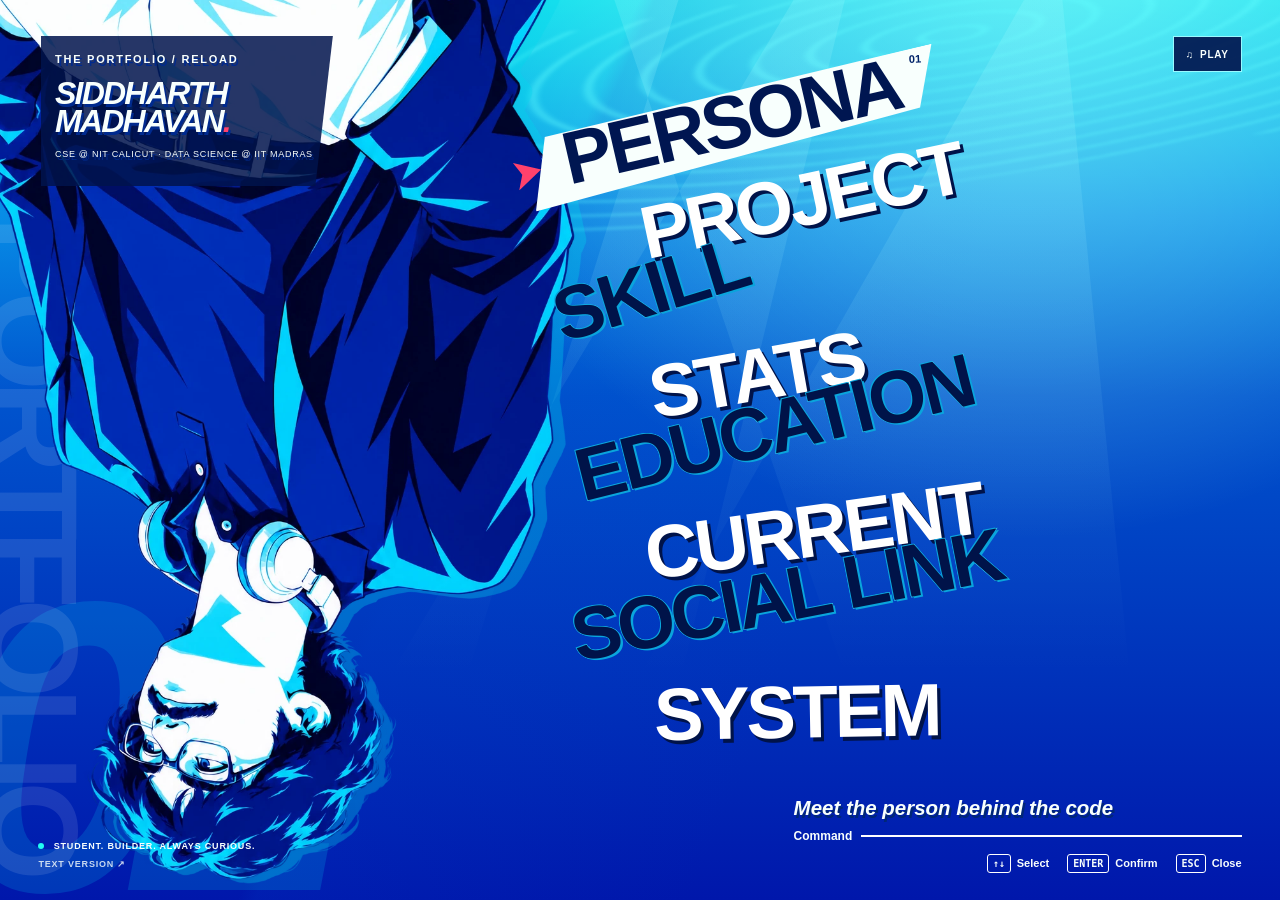
==== index.html @ 3ccb2626 "Rename Project menu and add supplied background music with persistent mute" ====
<!doctype html>
<html lang="en"><head><meta charset="utf-8"><meta name="viewport" content="width=device-width,initial-scale=1"><meta name="theme-color" content="#0038c9"><meta name="description" content="Siddharth Madhavan — Founding Engineer at Cultz. Computer Science at NIT Calicut, Data Science at IIT Madras. Software, AI, projects, and leadership."><title>Siddharth Madhavan — Portfolio Reload</title><link rel="icon" href="assets/favicon.svg" type="image/svg+xml"><link rel="stylesheet" href="style.css?v=20261017-3"><script src="app.js?v=20261017-3" defer></script><script src="music.js?v=20261017-3" defer></script></head>
<body><a class="skip-link" href="classic.html">Skip to text-first portfolio</a>
<audio id="background-music" src="assets/color-your-night.mp3" loop preload="none"></audio><p id="music-status" class="sr-only" aria-live="polite"></p><main class="stage"><button class="music-toggle" type="button" aria-label="Play background music" aria-pressed="false" title="Play Color Your Night"><span aria-hidden="true">♫</span> <span data-music-label>PLAY</span></button><div class="water" aria-hidden="true"></div><div class="ripples" aria-hidden="true"></div><div class="rays" aria-hidden="true"></div><div class="bubbles" aria-hidden="true"><i></i><i></i><i></i><i></i><i></i></div>
<div class="side-number" aria-hidden="true">01</div><div class="portrait-wrap"><img class="portrait" src="assets/siddharth-portrait.webp" alt="Stylized blue and cyan illustration of Siddharth, floating upside down" width="1024" height="1536" fetchpriority="high"></div>
<header class="identity"><a href="#persona"><span class="eyebrow">THE PORTFOLIO / RELOAD</span><h1>SIDDHARTH<br>MADHAVAN<span class="identity-dot">.</span></h1></a><p>CSE @ NIT CALICUT · DATA SCIENCE @ IIT MADRAS</p></header>
<div class="vertical-word" aria-hidden="true">PORTFOLIO</div><nav class="menu" aria-label="Portfolio sections"><a class="menu-item" href="#persona" data-description="Meet the person behind the code" style="--angle:-13deg;--shift:0vw"><span class="menu-label">PERSONA</span><span class="menu-index">01</span></a>
<a class="menu-item" href="#projects" data-description="Explore my projects" style="--angle:-9deg;--shift:5vw"><span class="menu-label">PROJECT</span><span class="menu-index">02</span></a>
<a class="menu-item" href="#coursework" data-description="Explore skills &amp; coursework" style="--angle:-14deg;--shift:-2vw"><span class="menu-label">SKILL</span><span class="menu-index">03</span></a>
<a class="menu-item" href="#achievements" data-description="View achievements" style="--angle:-7deg;--shift:5vw"><span class="menu-label">STATS</span><span class="menu-index">04</span></a>
<a class="menu-item" href="#education" data-description="View my education" style="--angle:-11deg;--shift:-1vw"><span class="menu-label">EDUCATION</span><span class="menu-index">05</span></a>
<a class="menu-item" href="#current" data-description="Explore engineering &amp; leadership" style="--angle:-5deg;--shift:4vw"><span class="menu-label">CURRENT</span><span class="menu-index">06</span></a>
<a class="menu-item" href="#contact" data-description="Get in touch" style="--angle:-8deg;--shift:-2vw"><span class="menu-label">SOCIAL LINK</span><span class="menu-index">07</span></a>
<a class="menu-item" href="#system" data-description="Settings & credits" style="--angle:2deg;--shift:4vw"><span class="menu-label">SYSTEM</span><span class="menu-index">08</span></a></nav>
<div class="identity-footer"><span class="status-dot"></span> STUDENT. BUILDER. ALWAYS CURIOUS.<a href="classic.html">TEXT VERSION ↗</a></div>
<footer class="commands"><p id="selection-description" aria-live="polite">Meet the person behind the code</p><div class="command-rule"><span>Command</span></div><div class="keys"><span><kbd>↑↓</kbd> Select</span><span><kbd>ENTER</kbd> Confirm</span><span><kbd>ESC</kbd> Close</span></div></footer>
</main><dialog id="detail-dialog" aria-label="Portfolio details"><div class="detail-top"><span>PORTFOLIO / <span id="detail-name">PERSONA</span></span><div class="detail-actions"><button class="music-toggle" type="button" aria-label="Play background music" aria-pressed="false" title="Play Color Your Night"><span aria-hidden="true">♫</span> <span data-music-label>PLAY</span></button><button id="close-panel" aria-label="Close details">ESC <span>×</span></button></div></div><div class="detail-scroll"><section id="persona" class="section"><h2>Persona</h2><p class="eyebrow">Siddharth Madhavan / Engineer &amp; student</p><h3>Building across software, AI, and communities.</h3><p>Founding Engineer at <strong>Cultz</strong>, building a production college event registration platform across iOS, web, and backend services.</p><p>Studying Computer Science and Engineering at <strong>NIT Calicut</strong> and Data Science and Applications at <strong>IIT Madras (Online)</strong>.</p><p>My work spans distributed computing, AI fairness, and full-stack platforms. I also lead AI-focused student initiatives as the OpenAI Student Collective Campus Lead at NIT Calicut.</p><div class="profile-tags"><span>Software engineering</span><span>Artificial intelligence</span><span>Distributed systems</span><span>Community leadership</span></div><p>Explore my projects, engineering work, and leadership experience.</p></section><section class="section" id="current"><h2>Experience &amp; Leadership</h2><article class="project-item"><div class="project-title"><b>Founding Engineer · Cultz</b><span class="project-status">July 2026 – Present</span></div><p class="gray">Kozhikode, Kerala</p><p>Develop and maintain a production event registration platform used by colleges, building features across Swift (iOS), React, and a Python backend.</p><p>Implement new functionality and resolve production issues across mobile clients and backend services, working with a cross-platform engineering team to design, test, and deploy updates.</p></article><article class="project-item"><div class="project-title"><b>Campus Lead · OpenAI Student Collective</b><span class="project-status">September 2026 – Present</span></div><p>Selected as 1 of 100 Campus Leads across India for the inaugural cohort. Serve as Campus Lead at NIT Calicut, organizing AI-focused workshops, community sessions, and student initiatives.</p></article><article class="project-item"><div class="project-title"><b>Ethics and Elections Secretary</b><span class="project-status">June 2026 – Present</span></div><p class="gray">Student Executive Council · IIT Madras BS</p><p>Managed the end-to-end House Council election process, coordinating nominations, vetting, campaigning, voting, and result declaration through the institute’s election portal.</p><p>Oversaw election administration supporting <strong>147 nominations</strong>, <strong>67 accepted candidates</strong>, and <strong>3,242 votes</strong>, while resolving candidate queries and communicating procedures and timelines.</p></article></section>
<section class="section" id="projects"><h2>Projects</h2><div class="project-list">
<article class="project-item"><div class="project-title"><b>Unveil</b><span class="project-status">AI Bias Auditing Platform</span></div><p>Architected and built an end-to-end platform for evaluating the fairness, transparency, and compliance of machine learning models.</p><p class="gray">Implemented sensitive attribute detection, disparate impact measurement, proxy feature identification, and fairness metric computation.</p><p class="gray">Google AI Solution Challenge</p></article>
<article class="project-item"><div class="project-title"><b>VendorHub</b><span class="project-status">Top 23 of ~400 teams</span></div><p>Contributed to a full-stack hyperlocal e-commerce platform supporting vendor onboarding, order management, AI-powered search, Razorpay payments, refunds, and inventory management.</p><p class="gray">Collaborated in a four-member team on separate buyer, vendor, and admin portals.</p><p class="gray">DevFusion 2.0 · IIT Bombay</p></article>
<article class="project-item"><div class="project-title"><a href="https://github.com/Jay-Jay-Tee/the-grid-x"><b>Grid-X</b></a><span class="project-status">4th Place</span></div><p>Built the desktop GUI and implemented WebSocket/REST connectivity for a Docker-based distributed computing platform supporting remote code execution across worker nodes.</p><p class="gray">CODEinit 2026 · NIT Calicut</p><div class="project-links"><a href="https://github.com/Jay-Jay-Tee/the-grid-x">Repository ↗</a></div></article>
<article class="project-item"><div class="project-title"><a href="https://github.com/Jay-Jay-Tee/inbox-zero"><b>InboxZero AI</b></a><span class="project-status">Chrome Extension</span></div><p class="gray">Chrome extension for intelligent email management and inbox organization, focused on automated categorization and workflow assistance for high-volume inboxes.</p><p class="gray">AZ Chrome Extension Hackathon</p><div class="project-links"><a href="https://github.com/Jay-Jay-Tee/inbox-zero">Repository ↗</a></div></article>
<article class="project-item"><div class="project-title"><a href="https://github.com/Jay-Jay-Tee/genescope"><b>GeneScope</b></a><span class="project-status">Biological Data Analysis</span></div><p class="gray">Computational tool for exploring biological data and extracting insights from gene-related datasets, built to examine the overlap between biology and data analysis.</p><p class="gray">ChangeMaker Hackathon</p><div class="project-links"><a href="https://github.com/Jay-Jay-Tee/genescope">Repository ↗</a></div></article>
<article class="project-item"><div class="project-title"><a href="https://github.com/Jay-Jay-Tee/meditrack-ai"><b>MediTrack AI</b></a><span class="project-status">Shortlisted</span></div><p class="gray">AI-assisted healthcare tracking concept focused on organizing and monitoring patient data, developed during Convolve 4.0 and shortlisted for the second round.</p><div class="project-links"><a href="https://github.com/Jay-Jay-Tee/meditrack-ai">Repository ↗</a></div></article>
</div></section>
<section class="section" id="achievements"><h2>Achievements</h2><div class="achievement-grid"><div class="achievement"><strong>1st Place</strong><span class="gray">nitc CTF</span></div><div class="achievement"><strong>2nd Place</strong><span class="gray">NullPointer CTF</span></div><div class="achievement"><strong>4th Place</strong><span class="gray">Grid-X · CODEinit 2026 · NIT Calicut</span></div><div class="achievement"><strong>Top 23</strong><span class="gray">VendorHub · ~400 teams · DevFusion 2.0 · IIT Bombay</span></div></div></section>
<section class="section" id="education"><h2>Education</h2><div class="split"><div class="panel"><h3>B.Tech Computer Science and Engineering</h3><p>National Institute of Technology Calicut</p><p class="gray">Started August 2025 · Expected August 2029</p></div><div class="panel"><h3>B.S. Data Science and Applications</h3><p>Indian Institute of Technology Madras (Online)</p><p class="gray">Started May 2025 · Expected December 2029</p></div></div></section>
<section class="section" id="coursework">
<h2>Skills &amp; Coursework</h2><p class="eyebrow">Languages, tools, and foundations</p><div class="profile-tags"><span>Python</span><span>C</span><span>SQL</span><span>JavaScript</span><span>Git</span><span>MySQL</span><span>Qdrant</span></div><h3>Engineering experience</h3><p>Swift (iOS), React, Python backends, Docker, WebSocket, and REST connectivity.</p><h3>Coursework</h3>

<div class="split">
<div>
<h3>NIT Calicut</h3>
<p class="gray">
Official Curriculum:
<a href="https://nitc.ac.in/imgserver/uploads/attachments/Ed__5564815e-2c2b-46ae-87c2-67101431d466_.pdf">NIT Calicut Course Structure</a>
</p>

<div class="course-group">
<h4>Completed</h4>
<ul class="course-list">
<li>Mathematics I (MA1002E) — Multivariable Calculus, Vector Fields</li>
<li>Introduction to Computing Science (CS1002E) — Algorithms, Flowcharts, Basic Logic Gates</li>
<li>Discrete Structures I (CS1003E) — Sets and Relations, Induction and Recurrence, Graph Theory</li>
<li>Programming Laboratory (CS1091E) — C Programming, Pointers, Arrays</li>
</ul>
</div>

<div class="course-group">
<h4>Further coursework</h4>
<ul class="course-list">
<li>Mathematics II (MA1012E) — Sequences, Series, Linear ODEs, Core Linear Algebra</li>
<li>Discrete Structures II (CS1013E) — Logic, Number Theory, Probability Theory</li>
<li>Logic Design (CS1012E) — Number Systems, Gates, Fundamentals of Simple Digital Systems</li>
<li>Program Design (CS1011E) — Design and Analysis of Searching and Sorting Algorithms, Basic Data Structures</li>
<li>Program Design Laboratory (CS1092E) — Implementation of Data Structures and Algorithms in C</li>
<li>Physics of Materials (PH1001E) — Quantum Mechanics, Band Formation, Electrical Properties, Semiconductors</li>
</ul>
</div>
</div>

<div>
<h3>IIT Madras</h3>
<p class="gray">
Official Curriculum:
<a href="https://study.iitm.ac.in/ds/academics.html">IIT Madras BS Degree Academics</a>
</p>

<div class="course-group">
<h4>Completed</h4>
<ul class="course-list">
<li>Statistics for Data Science I (BSMA1002) <span class="gray">— Statistical Methods, Probability Theory</span> <a href="https://study.iitm.ac.in/ds/course_pages/BSMA1002.html">Course</a></li>
<li>Mathematics for Data Science I (BSMA1001) <span class="gray">— Sets, Calculus, Graph Theory</span> <a href="https://study.iitm.ac.in/ds/course_pages/BSMA1001.html">Course</a></li>
<li>Mathematics for Data Science II (BSMA1003) <span class="gray">— Linear Algebra, Multivariable Calculus</span> <a href="https://study.iitm.ac.in/ds/course_pages/BSMA1003.html">Course</a></li>
<li>Computational Thinking (BSCS1001) <span class="gray">— Algorithms, Graph Theory</span> <a href="https://study.iitm.ac.in/ds/course_pages/BSCS1001.html">Course</a></li>
</ul>
</div>

<div class="course-group">
<h4>Further coursework</h4>
<ul class="course-list">
<li>Statistics for Data Science II (BSMA1004) <span class="gray">— Multiple Random Variables, Estimation, Hypothesis Testing</span> <a href="https://study.iitm.ac.in/ds/course_pages/BSMA1004.html">Course</a></li>
<li>Programming in Python (BSCS1002) <span class="gray">— Algorithms, Iteration, File Handling, Pandas, NumPy</span> <a href="https://study.iitm.ac.in/ds/course_pages/BSCS1002.html">Course</a></li>
</ul>
</div>
</div>
</div>
</section>
<section class="section" id="contact">
<h2>Contact</h2>
<p class="gray">Open to collaborations, projects, and hackathons.</p>
<p class="contact-links">
<a href="https://github.com/SiddharthMadhavan">GitHub</a>
<a href="https://www.linkedin.com/in/siddharth-madhavan-900544212/">LinkedIn</a>
</p>
<p>Email: <a href="mailto:siddharth.madhavan2007@gmail.com">siddharth.madhavan2007@gmail.com</a></p>
<p>Phone: +91 89256 00688</p>
</section><section id="system" class="section"><h2>System</h2><p class="eyebrow">Make yourself comfortable</p><button class="setting" id="motion-toggle" aria-pressed="false">Reduce motion <span>Off</span></button><p class="small">Your device’s reduced-motion preference is always respected.</p><h3>Controls</h3><p>↑ / ↓ or W / S to select. Enter to open. Escape to return. Tab to move between links and controls.</p><a class="text-link" href="classic.html">Read the text-first portfolio ↗</a><hr><p class="small">An independently built fan-inspired interface, inspired by Persona 3 Reload and <a href="https://github.com/deltea/p3r-pause-menu">deltea’s pause-menu recreation</a>. No reference game footage, fonts, or source code are included. Background music: Color Your Night, provided by the site owner. Character illustration generated from my photo.</p></section></div><div class="detail-bottom">SIDDHARTH MADHAVAN <span>CONTINUE EXPLORING ↗</span></div></dialog><noscript><div class="noscript">JavaScript is off. <a href="classic.html">Open the complete text-first portfolio.</a></div></noscript>
</body></html>
---- style.css ----
:root{color-scheme:dark;--navy:#001053;--cyan:#13effa;--blue:#004dde;--white:#f8fffd;--pink:#ff416c}*{box-sizing:border-box}body{margin:0;background:#0024b9;color:var(--white);font-family:Arial,Helvetica,sans-serif}a{color:inherit}button,a{-webkit-tap-highlight-color:transparent}button{font:inherit}button:focus-visible,a:focus-visible{outline:3px solid var(--pink);outline-offset:7px}.skip-link{position:fixed;top:-100px;left:20px;z-index:100;background:white;color:var(--navy);padding:16px}.skip-link:focus{top:10px}.stage{position:relative;isolation:isolate;min-height:760px;height:100svh;overflow:hidden;background:linear-gradient(180deg,#00dbea 0%,#078ce6 24%,#0054ce 44%,#0017ab 100%)}.water{position:absolute;inset:0;background:radial-gradient(ellipse at 80% -15%,#a1ffffb3,transparent 46%),linear-gradient(114deg,transparent 38%,#003ec82b 39%,transparent 65%);z-index:-3}.ripples{position:absolute;left:20%;right:-20%;top:-12%;height:43%;opacity:.46;background:repeating-radial-gradient(ellipse at 55% 30%,transparent 0 27px,#63ffff 30px 34px,transparent 39px 56px);transform:rotate(-9deg) scaleY(.54);filter:blur(3px);animation:water 18s ease-in-out infinite alternate;z-index:-2}.rays{position:absolute;inset:0;opacity:.17;clip-path:polygon(48% 0,53% 0,31% 100%,20% 100%,62% 0,66% 0,49% 100%,40% 100%,80% 0,83% 0,90% 100%,72% 100%);background:linear-gradient(#b1ffff,transparent 75%);z-index:-2}.portrait-wrap{position:absolute;left:-4%;top:-13%;width:51%;height:120%;z-index:-1;pointer-events:none;filter:drop-shadow(12px 4px 0 #00d7ee55)}.portrait{height:100%;width:100%;object-fit:contain;transform:rotate(180deg);object-position:center}.identity{position:absolute;left:3.2%;top:4%;z-index:3;text-shadow:2px 3px 0 #002a8e}.identity a{text-decoration:none}.eyebrow{font-size:11px;letter-spacing:.16em;font-weight:700}.identity h1{font-size:clamp(24px,2.5vw,43px);line-height:.88;letter-spacing:-.055em;margin:12px 0;font-weight:900;font-style:italic}.identity-dot{color:var(--pink)}.identity p{font-size:9px;letter-spacing:.08em;margin:14px 0}.vertical-word{position:absolute;left:-1.5vw;top:24%;writing-mode:vertical-rl;font-size:clamp(70px,10vw,180px);line-height:.8;letter-spacing:-.08em;font-weight:900;color:#fff;opacity:.1;z-index:-2}.side-number{position:absolute;left:-4vw;bottom:-6vh;color:#00edff26;font-size:46vh;font-weight:900;font-style:italic;line-height:1;letter-spacing:-.14em;z-index:-2}.menu{position:absolute;left:45%;top:9%;width:52%;height:76%;display:flex;flex-direction:column;align-items:flex-start;justify-content:center;gap:.05vh;transform:rotate(-3deg)}.menu-item{position:relative;display:block;text-decoration:none;padding:0 22px 1px 12px;line-height:.98;margin-left:var(--shift);transform:rotate(var(--angle));transform-origin:left center;transition:transform .16s,color .12s;white-space:nowrap;z-index:1}.menu-label{display:block;font-family:Impact,'Arial Narrow',Arial,sans-serif;font-weight:900;font-stretch:condensed;font-size:clamp(42px,5.8vw,94px);letter-spacing:-.045em;color:#001349;text-shadow:2px 2px 0 #0aa5dc,-1px -1px 0 #0aa5dc}.menu-index{position:absolute;right:-6px;top:11px;font-size:11px;font-weight:bold;color:#002369;opacity:0;transform:rotate(10deg)}.menu-item::before{content:'';position:absolute;inset:7% -5% -8% -7%;background:var(--white);clip-path:polygon(6% 5%,100% 0,94% 80%,0 100%);transform:scaleX(.8);opacity:0;z-index:-1;transition:opacity .1s,transform .15s}.menu-item::after{content:'';position:absolute;left:-38px;top:37%;width:26px;height:28px;background:var(--pink);clip-path:polygon(0 0,100% 45%,0 100%,25% 48%);opacity:0}.menu-item.is-selected,.menu-item:focus-visible{z-index:4;transform:rotate(calc(var(--angle) + 3deg)) translateX(-10px)}.menu-item.is-selected::before,.menu-item:focus-visible::before{opacity:1;transform:scaleX(1)}.menu-item.is-selected::after,.menu-item.is-selected .menu-index{opacity:1}.menu-item.is-selected .menu-label{color:#001651;text-shadow:none}.menu-item:nth-child(2n) .menu-label{color:#fff;text-shadow:3px 4px 0 #001349}.menu-item:nth-child(2n).is-selected .menu-label{color:#001651;text-shadow:none}.commands{position:absolute;right:3%;bottom:3%;width:35%;font-weight:700}.commands p{font-size:clamp(16px,1.6vw,26px);font-style:italic;margin:0 0 9px;text-shadow:2px 3px 0 #002777}.command-rule{display:flex;align-items:center;gap:9px;font-size:12px}.command-rule::after{content:'';height:2px;flex:1;background:white}.keys{display:flex;gap:18px;justify-content:flex-end;margin-top:11px;font-size:11px}.keys span{white-space:nowrap}kbd{display:inline-block;padding:3px 5px;border:1px solid #fff;border-radius:3px;font-size:10px;margin-right:3px}.identity-footer{position:absolute;left:3%;bottom:3%;font-size:9px;font-weight:700;letter-spacing:.09em;line-height:2}.identity-footer a{display:block;font-size:9px;text-decoration:none;opacity:.8}.status-dot{display:inline-block;width:6px;height:6px;border-radius:50%;background:#21fbf1;margin-right:6px}.bubbles{position:absolute;inset:0;pointer-events:none;z-index:-2}.bubbles i{position:absolute;bottom:-10%;width:13px;height:18px;border:1px solid #75ffff5c;border-radius:50%;animation:bubble 15s linear infinite}.bubbles i:nth-child(1){left:48%;animation-delay:-2s}.bubbles i:nth-child(2){left:87%;animation-delay:-8s;width:24px;height:29px}.bubbles i:nth-child(3){left:62%;animation-delay:-12s}.bubbles i:nth-child(4){left:30%;animation-delay:-6s}.bubbles i:nth-child(5){left:73%;animation-delay:-4s;width:9px;height:12px}@keyframes bubble{to{transform:translate(30px,-110vh)}}@keyframes water{to{transform:rotate(-6deg) scaleY(.63) translateX(-30px)}}dialog{position:fixed;inset:4vh 3vw 4vh auto;width:min(790px,68vw);height:92vh;max-height:92vh;margin:0;padding:0;border:2px solid #a7fbff;background:#061d62;color:#f4fcff;box-shadow:-18px 18px 0 #00bfd75c;overflow:hidden}dialog::backdrop{background:#000b3ba6;backdrop-filter:blur(5px)}.detail-top{height:64px;display:flex;align-items:center;justify-content:space-between;padding:0 25px;background:#ebffff;color:#002361;font-size:11px;font-weight:900;letter-spacing:.12em}.detail-top button{border:0;background:transparent;font-size:12px;cursor:pointer;color:inherit;display:flex;align-items:center;gap:15px;padding:8px}.detail-top button span{font-size:32px}.detail-scroll{height:calc(100% - 106px);overflow:auto;overscroll-behavior:contain;padding:32px 38px 50px;scrollbar-color:#14e9fb #032568}.detail-bottom{height:42px;padding:0 25px;display:flex;align-items:center;justify-content:space-between;background:#001145;color:#84f2ff;font-size:9px;letter-spacing:.09em}.section[hidden]{display:none}.section h2{font-family:Impact,'Arial Narrow',Arial,sans-serif;font-size:clamp(40px,5vw,68px);font-style:italic;letter-spacing:-.025em;text-transform:uppercase;color:var(--cyan);margin:0 0 26px;line-height:1}.section h3{font-size:23px;letter-spacing:-.02em}.section h4{color:var(--cyan);text-transform:uppercase;font-size:12px;letter-spacing:.08em;margin-top:24px}.section p,.section li{font-size:15px;line-height:1.75}.section a{color:#76f6ff;text-underline-offset:4px}.gray,.muted{color:#becde9}.project-item{padding:20px 0;border-top:1px solid #5888bf6b}.project-title{display:flex;flex-wrap:wrap;gap:12px;align-items:center}.project-title b{font-size:24px}.project-status{font-size:10px;letter-spacing:.05em;background:#004bad;color:white;padding:5px 8px;text-transform:uppercase}.project-links{font-size:13px}.achievement-grid,.split{display:grid;grid-template-columns:1fr 1fr;gap:26px}.achievement{border-top:2px solid var(--cyan);padding-top:18px}.achievement strong{display:block;font-size:34px;color:white}.achievement span{font-size:14px}.panel{border-top:1px solid #5388ad;padding-top:10px}.course-list,.simple-list{padding-left:20px}.course-list li,.simple-list li{margin:14px 0}.course-group{border-top:1px solid #5388ad;margin-top:22px}.profile-tags{display:flex;flex-wrap:wrap;gap:8px;margin:25px 0}.profile-tags span{padding:8px 10px;background:#0a4190;font-size:12px;color:#adffff}.contact-links{display:flex;gap:25px;flex-wrap:wrap}.setting{display:flex;width:100%;justify-content:space-between;background:#0a4190;border:1px solid #3a8bd1;padding:18px;color:white;font-weight:bold;cursor:pointer}.setting span{color:var(--cyan)}.section .small{font-size:12px;color:#b7c8df}.text-link{display:inline-block;margin:18px 0}hr{border:0;border-top:1px solid #5388ad;margin:28px 0}.noscript{position:fixed;bottom:0;background:#00113c;padding:14px;width:100%;text-align:center}.reduce-motion *,.reduce-motion *::before,.reduce-motion *::after{animation:none!important;transition:none!important}@media(prefers-reduced-motion:reduce){*,*::before,*::after{animation:none!important;transition:none!important;scroll-behavior:auto!important}}@media(min-width:1700px){.menu{left:47%;width:48%}.menu-label{font-size:min(6.3vw,12vh)}}@media(max-width:1000px){.menu-label{font-size:clamp(39px,6.5vw,80px)}.menu{left:43%;width:55%;top:13%;height:70%}.portrait-wrap{left:-12%;width:64%}.identity p{max-width:210px;line-height:1.6}.commands{width:44%}.keys{gap:9px}.identity-footer{max-width:210px}.identity{top:3%}}@media(max-width:600px){.stage{min-height:780px;height:100svh}.identity{left:6%;top:4%}.identity h1{font-size:33px}.identity p{font-size:8px;max-width:190px}.portrait-wrap{top:13%;left:-34%;width:105%;height:80%;opacity:.92;filter:drop-shadow(5px 2px 0 #00d7ee66)}.portrait{object-fit:contain}.vertical-word{left:-4%;font-size:90px;top:30%}.side-number{left:-14%;bottom:4%;font-size:35vh}.menu{left:41%;top:25%;height:53%;width:57%;gap:11px;transform:rotate(-3deg)}.menu-item{padding:0 8px 0 6px;margin-left:calc(var(--shift)*.55)}.menu-label{font-size:clamp(28px,7.8vw,45px);letter-spacing:-.055em;text-shadow:1px 2px 0 #0aa5dc}.menu-item:nth-child(2n) .menu-label{text-shadow:2px 2px 0 #001349}.menu-index{font-size:8px;right:-6px;top:3px}.menu-item::after{left:-22px;width:17px;height:18px}.commands{left:6%;right:6%;bottom:7%;width:auto}.commands p{font-size:18px}.keys{justify-content:flex-start;margin-top:10px;font-size:10px}.identity-footer{bottom:2%;left:6%;max-width:none;font-size:7px;width:88%;display:flex;align-items:center;gap:5px}.identity-footer a{margin-left:auto;font-size:8px}.command-rule{font-size:10px}dialog{inset:12px;width:calc(100% - 24px);height:calc(100svh - 24px);max-height:calc(100svh - 24px);box-shadow:-5px 5px 0 #00bfd75c}.detail-top{padding:0 16px;height:56px}.detail-scroll{padding:27px 23px 40px;height:calc(100% - 94px)}.detail-bottom{height:38px;padding:0 15px;font-size:8px}.detail-bottom span{display:none}.achievement-grid,.split{grid-template-columns:1fr}.section h2{font-size:44px}.section h3{font-size:21px}.section p,.section li{font-size:14px}.section a{overflow-wrap:anywhere}}@media(max-height:650px) and (min-width:601px){.stage{min-height:600px}.menu{top:6%;height:75%}.menu-label{font-size:clamp(35px,6.3vh,65px)}.portrait-wrap{height:125%}.identity h1{font-size:27px}}
/* Keep identity readable over the high-contrast illustration. */
.identity{background:#00134dd9;padding:13px 20px 13px 14px;clip-path:polygon(0 0,100% 0,94% 100%,0 100%)}
.menu{gap:6px}
@media(max-width:600px){.identity{padding:11px 18px 11px 12px}.menu{gap:11px}}
.menu-item:nth-child(odd):not(.is-selected) .menu-label{-webkit-text-stroke:1px #32dff9;paint-order:stroke fill}
@media(max-width:600px){.menu-item:nth-child(odd):not(.is-selected) .menu-label{-webkit-text-stroke:2px #76f7ff;text-shadow:2px 3px 0 #00164a}}
/* Long section labels must fit inside the phone viewport, not merely hide overflow. */
@media(max-width:600px){
 .stage{min-height:620px}
 .portrait-wrap{top:8%;left:-30%;width:104%;height:79%}
 .menu{left:36%;top:29%;width:61%;height:45%;gap:9px}
 .menu-item{margin-left:calc(var(--shift)*.25);padding-right:4px}
 .menu-label{font-size:clamp(19px,6.5vw,36px)}
 .menu-item:nth-child(5),.menu-item:nth-child(7){--angle:-5deg!important}
 .identity h1{font-size:clamp(25px,8vw,33px)}
 .identity .eyebrow{font-size:9px}
 .identity p{max-width:180px}
}
@media(max-width:600px){.menu-item:nth-child(odd):not(.is-selected) .menu-label{color:#f8fffd;-webkit-text-stroke:0;text-shadow:2px 2px 0 #00134a}}
@media(max-width:600px){.section h2{font-size:clamp(25px,8vw,38px);overflow-wrap:anywhere}}
.sr-only{position:absolute;width:1px;height:1px;padding:0;margin:-1px;overflow:hidden;clip:rect(0,0,0,0);white-space:nowrap;border:0}
.music-toggle{display:inline-flex;align-items:center;justify-content:center;gap:6px;min-height:36px;padding:8px 12px;border:1px solid #9afaff;background:#00134de8;color:#f8fffd;font-size:10px;font-weight:800;letter-spacing:.07em;cursor:pointer;white-space:nowrap}
.stage>.music-toggle{position:absolute;top:4%;right:3%;z-index:6}
.music-toggle:hover{background:#064995}.music-toggle[aria-pressed=true]{color:#96bdcf}
.detail-actions{display:flex;align-items:center;gap:12px}.detail-top .music-toggle{border:1px solid #002361;padding:7px 9px;font-size:9px;min-height:32px}.detail-top .music-toggle span{font-size:inherit}
@media(max-width:600px){.identity{width:68%}.stage>.music-toggle{right:4%;padding:7px;font-size:8px;gap:4px;min-height:34px}.detail-top{padding:0 12px;font-size:9px;letter-spacing:.05em}.detail-actions{gap:6px}.detail-top #close-panel{gap:5px;padding:4px}.detail-top .music-toggle{padding:6px;font-size:8px}}
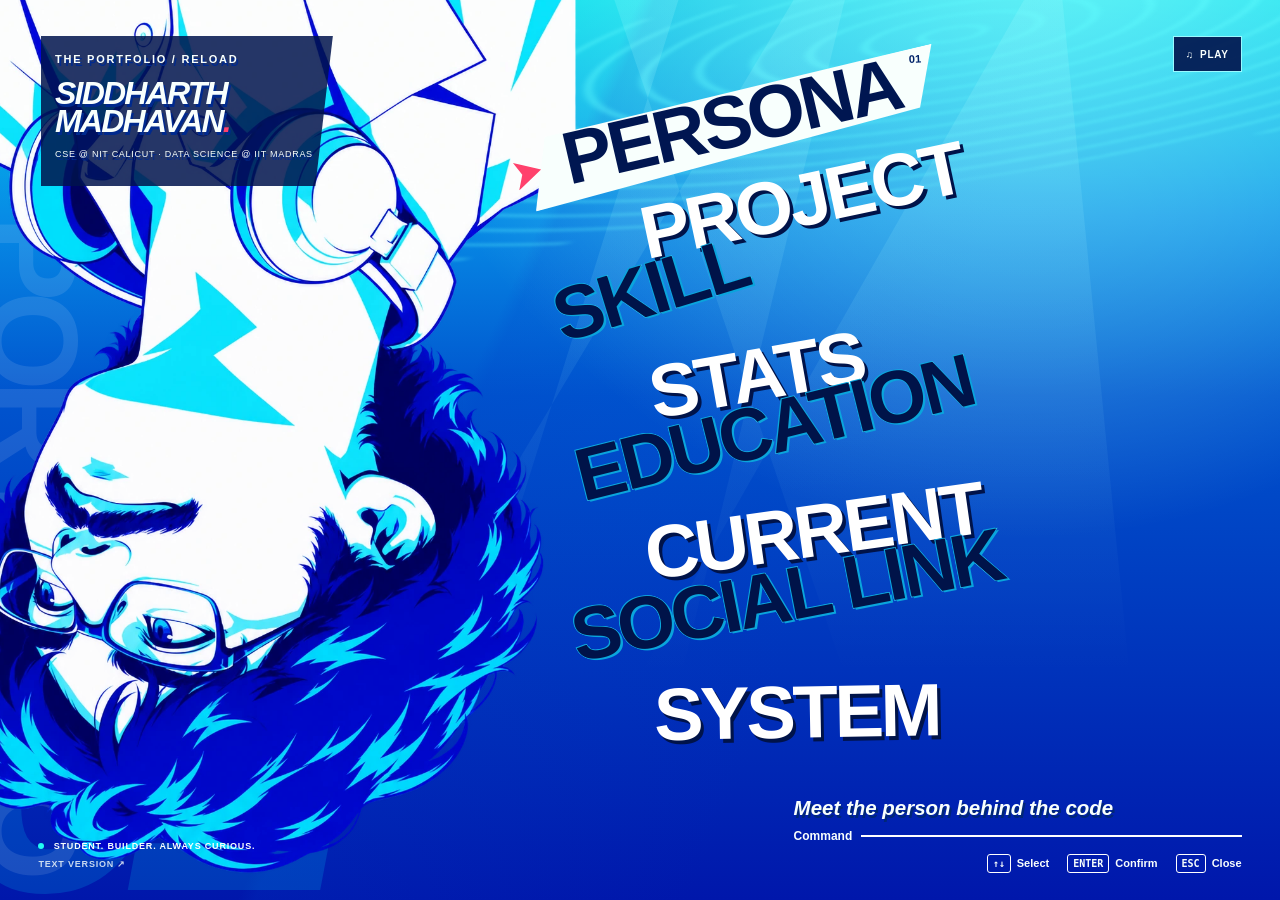
==== commit 643735b5: "Add white-and-blue face close-up opening" ====
--- a/index.html
+++ b/index.html
@@ -1,8 +1,8 @@
 <!doctype html>
-<html lang="en"><head><meta charset="utf-8"><meta name="viewport" content="width=device-width,initial-scale=1"><meta name="theme-color" content="#0038c9"><meta name="description" content="Siddharth Madhavan — Founding Engineer at Cultz. Computer Science at NIT Calicut, Data Science at IIT Madras. Software, AI, projects, and leadership."><title>Siddharth Madhavan — Portfolio Reload</title><link rel="icon" href="assets/favicon.svg" type="image/svg+xml"><link rel="stylesheet" href="style.css?v=20261017-3"><script src="app.js?v=20261017-3" defer></script><script src="music.js?v=20261017-3" defer></script></head>
+<html lang="en"><head><meta charset="utf-8"><meta name="viewport" content="width=device-width,initial-scale=1"><meta name="theme-color" content="#0038c9"><meta name="description" content="Siddharth Madhavan — Founding Engineer at Cultz. Computer Science at NIT Calicut, Data Science at IIT Madras. Software, AI, projects, and leadership."><title>Siddharth Madhavan — Portfolio Reload</title><link rel="icon" href="assets/favicon.svg" type="image/svg+xml"><link rel="stylesheet" href="style.css?v=20261017-4b"><script src="app.js?v=20261017-4" defer></script><script src="music.js?v=20261017-4" defer></script><script>try{if(!location.hash&&!matchMedia('(prefers-reduced-motion: reduce)').matches&&localStorage.getItem('portfolio-reduce-motion')!=='true')document.documentElement.classList.add('intro-ready')}catch{}</script><link rel="preload" as="image" href="assets/siddharth-face.webp"><script src="intro.js?v=20261017-4" defer></script></head>
 <body><a class="skip-link" href="classic.html">Skip to text-first portfolio</a>
-<audio id="background-music" src="assets/color-your-night.mp3" loop preload="none"></audio><p id="music-status" class="sr-only" aria-live="polite"></p><main class="stage"><button class="music-toggle" type="button" aria-label="Play background music" aria-pressed="false" title="Play Color Your Night"><span aria-hidden="true">♫</span> <span data-music-label>PLAY</span></button><div class="water" aria-hidden="true"></div><div class="ripples" aria-hidden="true"></div><div class="rays" aria-hidden="true"></div><div class="bubbles" aria-hidden="true"><i></i><i></i><i></i><i></i><i></i></div>
-<div class="side-number" aria-hidden="true">01</div><div class="portrait-wrap"><img class="portrait" src="assets/siddharth-portrait.webp" alt="Stylized blue and cyan illustration of Siddharth, floating upside down" width="1024" height="1536" fetchpriority="high"></div>
+<audio id="background-music" src="assets/color-your-night.mp3" loop preload="none"></audio><p id="music-status" class="sr-only" aria-live="polite"></p><div class="face-intro"><div class="intro-art" aria-hidden="true"><img src="assets/siddharth-face.webp" alt="" width="1070" height="1470" fetchpriority="high"><span class="intro-word">RELOAD</span><span class="intro-name">SIDDHARTH MADHAVAN / PORTFOLIO</span></div><button id="skip-intro" type="button">SKIP INTRO ↗</button></div><main class="stage"><button class="music-toggle" type="button" aria-label="Play background music" aria-pressed="false" title="Play Color Your Night"><span aria-hidden="true">♫</span> <span data-music-label>PLAY</span></button><div class="water" aria-hidden="true"></div><div class="ripples" aria-hidden="true"></div><div class="rays" aria-hidden="true"></div><div class="bubbles" aria-hidden="true"><i></i><i></i><i></i><i></i><i></i></div>
+<div class="side-number" aria-hidden="true">01</div><div class="portrait-wrap"><img class="portrait" src="assets/siddharth-face.webp" alt="White and cobalt-blue close-up illustration of Siddharth, upside down" width="1070" height="1470" fetchpriority="high"></div>
 <header class="identity"><a href="#persona"><span class="eyebrow">THE PORTFOLIO / RELOAD</span><h1>SIDDHARTH<br>MADHAVAN<span class="identity-dot">.</span></h1></a><p>CSE @ NIT CALICUT · DATA SCIENCE @ IIT MADRAS</p></header>
 <div class="vertical-word" aria-hidden="true">PORTFOLIO</div><nav class="menu" aria-label="Portfolio sections"><a class="menu-item" href="#persona" data-description="Meet the person behind the code" style="--angle:-13deg;--shift:0vw"><span class="menu-label">PERSONA</span><span class="menu-index">01</span></a>
 <a class="menu-item" href="#projects" data-description="Explore my projects" style="--angle:-9deg;--shift:5vw"><span class="menu-label">PROJECT</span><span class="menu-index">02</span></a>
--- a/style.css
+++ b/style.css
@@ -25,3 +25,23 @@
 .music-toggle:hover{background:#064995}.music-toggle[aria-pressed=true]{color:#96bdcf}
 .detail-actions{display:flex;align-items:center;gap:12px}.detail-top .music-toggle{border:1px solid #002361;padding:7px 9px;font-size:9px;min-height:32px}.detail-top .music-toggle span{font-size:inherit}
 @media(max-width:600px){.identity{width:68%}.stage>.music-toggle{right:4%;padding:7px;font-size:8px;gap:4px;min-height:34px}.detail-top{padding:0 12px;font-size:9px;letter-spacing:.05em}.detail-actions{gap:6px}.detail-top #close-panel{gap:5px;padding:4px}.detail-top .music-toggle{padding:6px;font-size:8px}}
+/* Face-led opening: one short, skippable reveal with no loading or input gate. */
+.face-intro{display:none;position:fixed;inset:0;z-index:40;overflow:hidden;pointer-events:none;background:#fff;color:#0639ce}
+.intro-ready .face-intro{display:block;animation:intro-reveal 2.8s cubic-bezier(.22,.7,.2,1) both}
+.face-intro[hidden]{display:none!important}.intro-art{position:absolute;inset:0;overflow:hidden;background:linear-gradient(105deg,#fff 0 65%,#0737d0 65% 100%)}
+.intro-art img{position:absolute;height:175vh;width:135vw;max-width:none;object-fit:contain;left:50%;top:-70vh;transform:translateX(-50%) rotate(180deg);transform-origin:50% 68%;animation:face-pullback 2.8s cubic-bezier(.22,.7,.2,1) both}
+.intro-word{position:absolute;right:-.06em;bottom:-.14em;font-size:24vw;font-weight:900;line-height:1;letter-spacing:-.08em;color:#fff;opacity:.16;writing-mode:vertical-rl}
+.intro-name{position:absolute;bottom:4%;left:4%;font-size:11px;font-weight:900;letter-spacing:.14em;background:white;padding:9px 12px;color:#0737d0}
+#skip-intro{position:absolute;right:4%;top:4%;pointer-events:auto;border:1px solid #fff;background:#0737d0;color:#fff;min-height:40px;padding:10px 14px;font-size:11px;font-weight:bold;letter-spacing:.08em;cursor:pointer}
+@keyframes face-pullback{0%,20%{transform:translateX(-50%) rotate(180deg) scale(1.24)}72%,100%{transform:translateX(-63%) rotate(180deg) scale(.72)}}
+@keyframes intro-reveal{0%,63%{opacity:1}100%{opacity:0}}
+.intro-ready .menu,.intro-ready .commands{animation:menu-reveal 2.8s ease both}@keyframes menu-reveal{0%,65%{opacity:0;filter:blur(6px)}100%{opacity:1;filter:blur(0)}}
+.portrait-wrap{left:-8%;top:-15%;width:53%;height:125%;filter:none}.portrait{object-fit:contain}
+@media(max-width:1000px) and (min-width:601px){.portrait-wrap{left:-14%;width:64%}}
+@media(max-width:600px){.portrait-wrap{top:9%;left:-25%;width:94%;height:80%}.intro-art img{height:150svh;width:230vw;top:-55svh}.intro-name{font-size:8px;max-width:78%;bottom:5%}.intro-word{font-size:44vw}#skip-intro{font-size:9px;padding:9px 11px}.intro-art{background:linear-gradient(110deg,#fff 0 72%,#0737d0 72% 100%)}}
+@media(prefers-reduced-motion:reduce){.face-intro{display:none!important}.intro-ready .menu,.intro-ready .commands{opacity:1;filter:none}}
+.reduce-motion .face-intro{display:none!important}
+.intro-art img{transform-origin:50% 50%;top:-60vh}
+@keyframes face-pullback{0%,20%{top:-60vh;transform:translateX(-50%) rotate(180deg) scale(1.24)}72%,100%{top:-42vh;transform:translateX(-63%) rotate(180deg) scale(.72)}}
+@media(max-width:600px){.intro-art img{top:-45svh;animation-name:face-pullback-mobile}}
+@keyframes face-pullback-mobile{0%,20%{top:-45svh;transform:translateX(-50%) rotate(180deg) scale(1.24)}72%,100%{top:-28svh;transform:translateX(-56%) rotate(180deg) scale(.72)}}
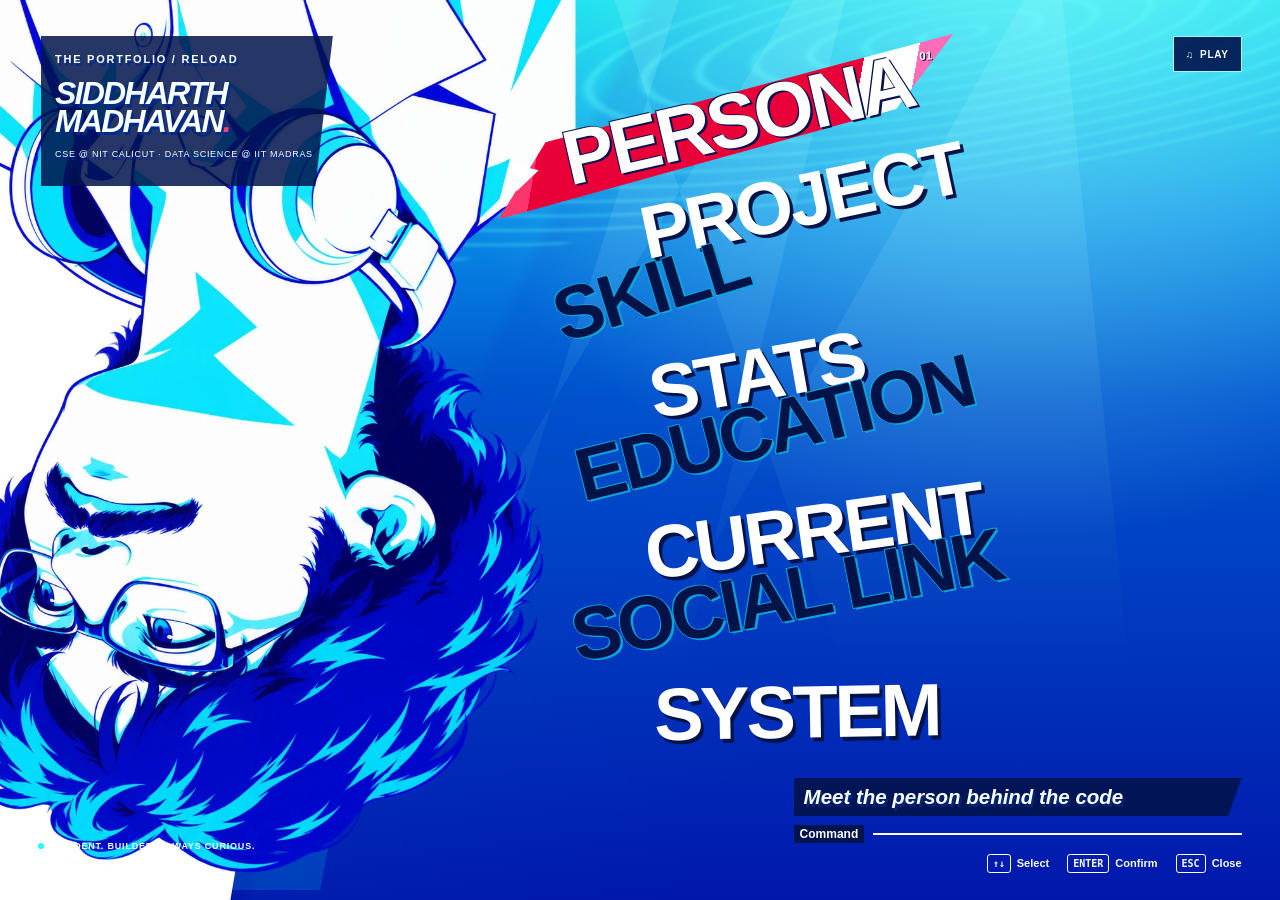
==== commit 83798750: "Expand GitHub projects and refine Persona menu treatment" ====
--- a/index.html
+++ b/index.html
@@ -1,5 +1,5 @@
 <!doctype html>
-<html lang="en"><head><meta charset="utf-8"><meta name="viewport" content="width=device-width,initial-scale=1"><meta name="theme-color" content="#0038c9"><meta name="description" content="Siddharth Madhavan — Founding Engineer at Cultz. Computer Science at NIT Calicut, Data Science at IIT Madras. Software, AI, projects, and leadership."><title>Siddharth Madhavan — Portfolio Reload</title><link rel="icon" href="assets/favicon.svg" type="image/svg+xml"><link rel="stylesheet" href="style.css?v=20261017-4b"><script src="app.js?v=20261017-4" defer></script><script src="music.js?v=20261017-4" defer></script><script>try{if(!location.hash&&!matchMedia('(prefers-reduced-motion: reduce)').matches&&localStorage.getItem('portfolio-reduce-motion')!=='true')document.documentElement.classList.add('intro-ready')}catch{}</script><link rel="preload" as="image" href="assets/siddharth-face.webp"><script src="intro.js?v=20261017-4" defer></script></head>
+<html lang="en"><head><meta charset="utf-8"><meta name="viewport" content="width=device-width,initial-scale=1"><meta name="theme-color" content="#0038c9"><meta name="description" content="Siddharth Madhavan — Founding Engineer at Cultz. Computer Science at NIT Calicut, Data Science at IIT Madras. Software, AI, projects, and leadership."><title>Siddharth Madhavan — Portfolio Reload</title><link rel="icon" href="assets/favicon.svg" type="image/svg+xml"><link rel="stylesheet" href="style.css?v=20261017-5d"><script src="app.js?v=20261017-4" defer></script><script src="music.js?v=20261017-4" defer></script><script>try{if(!location.hash&&!matchMedia('(prefers-reduced-motion: reduce)').matches&&localStorage.getItem('portfolio-reduce-motion')!=='true')document.documentElement.classList.add('intro-ready')}catch{}</script><link rel="preload" as="image" href="assets/siddharth-face.webp"><script src="intro.js?v=20261017-4" defer></script></head>
 <body><a class="skip-link" href="classic.html">Skip to text-first portfolio</a>
 <audio id="background-music" src="assets/color-your-night.mp3" loop preload="none"></audio><p id="music-status" class="sr-only" aria-live="polite"></p><div class="face-intro"><div class="intro-art" aria-hidden="true"><img src="assets/siddharth-face.webp" alt="" width="1070" height="1470" fetchpriority="high"><span class="intro-word">RELOAD</span><span class="intro-name">SIDDHARTH MADHAVAN / PORTFOLIO</span></div><button id="skip-intro" type="button">SKIP INTRO ↗</button></div><main class="stage"><button class="music-toggle" type="button" aria-label="Play background music" aria-pressed="false" title="Play Color Your Night"><span aria-hidden="true">♫</span> <span data-music-label>PLAY</span></button><div class="water" aria-hidden="true"></div><div class="ripples" aria-hidden="true"></div><div class="rays" aria-hidden="true"></div><div class="bubbles" aria-hidden="true"><i></i><i></i><i></i><i></i><i></i></div>
 <div class="side-number" aria-hidden="true">01</div><div class="portrait-wrap"><img class="portrait" src="assets/siddharth-face.webp" alt="White and cobalt-blue close-up illustration of Siddharth, upside down" width="1070" height="1470" fetchpriority="high"></div>
@@ -16,12 +16,18 @@
 <footer class="commands"><p id="selection-description" aria-live="polite">Meet the person behind the code</p><div class="command-rule"><span>Command</span></div><div class="keys"><span><kbd>↑↓</kbd> Select</span><span><kbd>ENTER</kbd> Confirm</span><span><kbd>ESC</kbd> Close</span></div></footer>
 </main><dialog id="detail-dialog" aria-label="Portfolio details"><div class="detail-top"><span>PORTFOLIO / <span id="detail-name">PERSONA</span></span><div class="detail-actions"><button class="music-toggle" type="button" aria-label="Play background music" aria-pressed="false" title="Play Color Your Night"><span aria-hidden="true">♫</span> <span data-music-label>PLAY</span></button><button id="close-panel" aria-label="Close details">ESC <span>×</span></button></div></div><div class="detail-scroll"><section id="persona" class="section"><h2>Persona</h2><p class="eyebrow">Siddharth Madhavan / Engineer &amp; student</p><h3>Building across software, AI, and communities.</h3><p>Founding Engineer at <strong>Cultz</strong>, building a production college event registration platform across iOS, web, and backend services.</p><p>Studying Computer Science and Engineering at <strong>NIT Calicut</strong> and Data Science and Applications at <strong>IIT Madras (Online)</strong>.</p><p>My work spans distributed computing, AI fairness, and full-stack platforms. I also lead AI-focused student initiatives as the OpenAI Student Collective Campus Lead at NIT Calicut.</p><div class="profile-tags"><span>Software engineering</span><span>Artificial intelligence</span><span>Distributed systems</span><span>Community leadership</span></div><p>Explore my projects, engineering work, and leadership experience.</p></section><section class="section" id="current"><h2>Experience &amp; Leadership</h2><article class="project-item"><div class="project-title"><b>Founding Engineer · Cultz</b><span class="project-status">July 2026 – Present</span></div><p class="gray">Kozhikode, Kerala</p><p>Develop and maintain a production event registration platform used by colleges, building features across Swift (iOS), React, and a Python backend.</p><p>Implement new functionality and resolve production issues across mobile clients and backend services, working with a cross-platform engineering team to design, test, and deploy updates.</p></article><article class="project-item"><div class="project-title"><b>Campus Lead · OpenAI Student Collective</b><span class="project-status">September 2026 – Present</span></div><p>Selected as 1 of 100 Campus Leads across India for the inaugural cohort. Serve as Campus Lead at NIT Calicut, organizing AI-focused workshops, community sessions, and student initiatives.</p></article><article class="project-item"><div class="project-title"><b>Ethics and Elections Secretary</b><span class="project-status">June 2026 – Present</span></div><p class="gray">Student Executive Council · IIT Madras BS</p><p>Managed the end-to-end House Council election process, coordinating nominations, vetting, campaigning, voting, and result declaration through the institute’s election portal.</p><p>Oversaw election administration supporting <strong>147 nominations</strong>, <strong>67 accepted candidates</strong>, and <strong>3,242 votes</strong>, while resolving candidate queries and communicating procedures and timelines.</p></article></section>
 <section class="section" id="projects"><h2>Projects</h2><div class="project-list">
-<article class="project-item"><div class="project-title"><b>Unveil</b><span class="project-status">AI Bias Auditing Platform</span></div><p>Architected and built an end-to-end platform for evaluating the fairness, transparency, and compliance of machine learning models.</p><p class="gray">Implemented sensitive attribute detection, disparate impact measurement, proxy feature identification, and fairness metric computation.</p><p class="gray">Google AI Solution Challenge</p></article>
-<article class="project-item"><div class="project-title"><b>VendorHub</b><span class="project-status">Top 23 of ~400 teams</span></div><p>Contributed to a full-stack hyperlocal e-commerce platform supporting vendor onboarding, order management, AI-powered search, Razorpay payments, refunds, and inventory management.</p><p class="gray">Collaborated in a four-member team on separate buyer, vendor, and admin portals.</p><p class="gray">DevFusion 2.0 · IIT Bombay</p></article>
+<article class="project-item"><div class="project-title"><a href="https://github.com/SiddharthMadhavan/unveil"><b>Unveil</b></a><span class="project-status">AI Bias Auditing Platform</span></div><p>Architected and built an end-to-end platform for evaluating the fairness, transparency, and compliance of machine learning models.</p><p class="gray">Implemented sensitive attribute detection, disparate impact measurement, proxy feature identification, and fairness metric computation.</p><p class="gray">Google AI Solution Challenge</p></article>
+<article class="project-item"><div class="project-title"><a href="https://github.com/SiddharthMadhavan/fused-into-development"><b>VendorHub</b></a><span class="project-status">Top 23 of ~400 teams</span></div><p>Contributed to a full-stack hyperlocal e-commerce platform supporting vendor onboarding, order management, AI-powered search, Razorpay payments, refunds, and inventory management.</p><p class="gray">Collaborated in a four-member team on separate buyer, vendor, and admin portals.</p><p class="gray">DevFusion 2.0 · IIT Bombay</p></article>
 <article class="project-item"><div class="project-title"><a href="https://github.com/Jay-Jay-Tee/the-grid-x"><b>Grid-X</b></a><span class="project-status">4th Place</span></div><p>Built the desktop GUI and implemented WebSocket/REST connectivity for a Docker-based distributed computing platform supporting remote code execution across worker nodes.</p><p class="gray">CODEinit 2026 · NIT Calicut</p><div class="project-links"><a href="https://github.com/Jay-Jay-Tee/the-grid-x">Repository ↗</a></div></article>
 <article class="project-item"><div class="project-title"><a href="https://github.com/Jay-Jay-Tee/inbox-zero"><b>InboxZero AI</b></a><span class="project-status">Chrome Extension</span></div><p class="gray">Chrome extension for intelligent email management and inbox organization, focused on automated categorization and workflow assistance for high-volume inboxes.</p><p class="gray">AZ Chrome Extension Hackathon</p><div class="project-links"><a href="https://github.com/Jay-Jay-Tee/inbox-zero">Repository ↗</a></div></article>
 <article class="project-item"><div class="project-title"><a href="https://github.com/Jay-Jay-Tee/genescope"><b>GeneScope</b></a><span class="project-status">Biological Data Analysis</span></div><p class="gray">Computational tool for exploring biological data and extracting insights from gene-related datasets, built to examine the overlap between biology and data analysis.</p><p class="gray">ChangeMaker Hackathon</p><div class="project-links"><a href="https://github.com/Jay-Jay-Tee/genescope">Repository ↗</a></div></article>
 <article class="project-item"><div class="project-title"><a href="https://github.com/Jay-Jay-Tee/meditrack-ai"><b>MediTrack AI</b></a><span class="project-status">Shortlisted</span></div><p class="gray">AI-assisted healthcare tracking concept focused on organizing and monitoring patient data, developed during Convolve 4.0 and shortlisted for the second round.</p><div class="project-links"><a href="https://github.com/Jay-Jay-Tee/meditrack-ai">Repository ↗</a></div></article>
+<article class="project-item"><div class="project-title"><a href="https://github.com/SiddharthMadhavan/vredefort"><b>VredeFort</b></a><span class="project-status">Emergency Simulation</span></div><p>Collaborative Bengaluru emergency-simulation project with interactive road-network exploration, traffic scenarios, and hospital/fire-service access analysis.</p><p class="gray">Python · CustomTkinter · OpenStreetMap</p><div class="project-links"><a href="https://github.com/SiddharthMadhavan/vredefort">Repository ↗</a></div></article>
+<article class="project-item"><div class="project-title"><a href="https://github.com/SiddharthMadhavan/heatwatch"><b>Thermal Watch</b></a><span class="project-status">Geospatial Prototype</span></div><p>Led Team DedSec’s geospatial prototype for reviewing thermal anomalies with NASA FIRMS observations, industrial context, map-based evidence, and analyst-approved owner alerts.</p><p class="gray">Python · FastAPI · React · TypeScript · PostGIS · MapLibre. Functional prototype, not a validated fire alarm.</p><div class="project-links"><a href="https://github.com/SiddharthMadhavan/heatwatch">Repository ↗</a></div></article>
+<article class="project-item"><div class="project-title"><a href="https://github.com/SiddharthMadhavan/chip8-emulator"><b>CHIP-8 Emulator / LAN Pong</b></a><span class="project-status">Collaborative Extension</span></div><p>Extended a CHIP-8 emulator with LAN multiplayer Pong, host/join menus, networking, and automated network/UI tests.</p><p class="gray">C++ · SDL2 · TCP. Built on the TatHack-Tathva CHIP-8 starter.</p><div class="project-links"><a href="https://github.com/SiddharthMadhavan/chip8-emulator">Repository ↗</a></div></article>
+<article class="project-item"><div class="project-title"><a href="https://github.com/SiddharthMadhavan/bits-and-bobs-deployment"><b>RepoSense</b></a><span class="project-status">Team Project</span></div><p>Team-built VS Code extension for codebase health reports, dependency visualization, AI-assisted review, documentation, and security findings. Contributed deployment, backend configuration, and integration fixes.</p><p class="gray">TypeScript · Python · FastAPI · D3.js · IBM watsonx. IBM Bob Hackathon 2026.</p><div class="project-links"><a href="https://github.com/SiddharthMadhavan/bits-and-bobs-deployment">Repository ↗</a></div></article>
+<article class="project-item"><div class="project-title"><a href="https://github.com/SiddharthMadhavan/weblogv3"><b>Web Log Analysis V4</b></a><span class="project-status">Data Analytics</span></div><p>Streamlit application for exploring uploaded server-log CSVs, visualizing page views and status codes, and analyzing website traffic.</p><p class="gray">Python · Streamlit · pandas · Plotly · statsmodels</p><div class="project-links"><a href="https://github.com/SiddharthMadhavan/weblogv3">Repository ↗</a></div></article>
+<article class="project-item"><div class="project-title"><a href="https://github.com/SiddharthMadhavan/finalproject1"><b>Restaurant Analytics Dashboard</b></a><span class="project-status">Data Visualization</span></div><p>Interactive dashboard for exploring a Zomato restaurant dataset by country, city, and rating, with restaurant counts and visual comparisons.</p><p class="gray">Python · Dash · Plotly · pandas</p><div class="project-links"><a href="https://github.com/SiddharthMadhavan/finalproject1">Repository ↗</a></div></article>
 </div></section>
 <section class="section" id="achievements"><h2>Achievements</h2><div class="achievement-grid"><div class="achievement"><strong>1st Place</strong><span class="gray">nitc CTF</span></div><div class="achievement"><strong>2nd Place</strong><span class="gray">NullPointer CTF</span></div><div class="achievement"><strong>4th Place</strong><span class="gray">Grid-X · CODEinit 2026 · NIT Calicut</span></div><div class="achievement"><strong>Top 23</strong><span class="gray">VendorHub · ~400 teams · DevFusion 2.0 · IIT Bombay</span></div></div></section>
 <section class="section" id="education"><h2>Education</h2><div class="split"><div class="panel"><h3>B.Tech Computer Science and Engineering</h3><p>National Institute of Technology Calicut</p><p class="gray">Started August 2025 · Expected August 2029</p></div><div class="panel"><h3>B.S. Data Science and Applications</h3><p>Indian Institute of Technology Madras (Online)</p><p class="gray">Started May 2025 · Expected December 2029</p></div></div></section>
--- a/style.css
+++ b/style.css
@@ -1,4 +1,4 @@
-:root{color-scheme:dark;--navy:#001053;--cyan:#13effa;--blue:#004dde;--white:#f8fffd;--pink:#ff416c}*{box-sizing:border-box}body{margin:0;background:#0024b9;color:var(--white);font-family:Arial,Helvetica,sans-serif}a{color:inherit}button,a{-webkit-tap-highlight-color:transparent}button{font:inherit}button:focus-visible,a:focus-visible{outline:3px solid var(--pink);outline-offset:7px}.skip-link{position:fixed;top:-100px;left:20px;z-index:100;background:white;color:var(--navy);padding:16px}.skip-link:focus{top:10px}.stage{position:relative;isolation:isolate;min-height:760px;height:100svh;overflow:hidden;background:linear-gradient(180deg,#00dbea 0%,#078ce6 24%,#0054ce 44%,#0017ab 100%)}.water{position:absolute;inset:0;background:radial-gradient(ellipse at 80% -15%,#a1ffffb3,transparent 46%),linear-gradient(114deg,transparent 38%,#003ec82b 39%,transparent 65%);z-index:-3}.ripples{position:absolute;left:20%;right:-20%;top:-12%;height:43%;opacity:.46;background:repeating-radial-gradient(ellipse at 55% 30%,transparent 0 27px,#63ffff 30px 34px,transparent 39px 56px);transform:rotate(-9deg) scaleY(.54);filter:blur(3px);animation:water 18s ease-in-out infinite alternate;z-index:-2}.rays{position:absolute;inset:0;opacity:.17;clip-path:polygon(48% 0,53% 0,31% 100%,20% 100%,62% 0,66% 0,49% 100%,40% 100%,80% 0,83% 0,90% 100%,72% 100%);background:linear-gradient(#b1ffff,transparent 75%);z-index:-2}.portrait-wrap{position:absolute;left:-4%;top:-13%;width:51%;height:120%;z-index:-1;pointer-events:none;filter:drop-shadow(12px 4px 0 #00d7ee55)}.portrait{height:100%;width:100%;object-fit:contain;transform:rotate(180deg);object-position:center}.identity{position:absolute;left:3.2%;top:4%;z-index:3;text-shadow:2px 3px 0 #002a8e}.identity a{text-decoration:none}.eyebrow{font-size:11px;letter-spacing:.16em;font-weight:700}.identity h1{font-size:clamp(24px,2.5vw,43px);line-height:.88;letter-spacing:-.055em;margin:12px 0;font-weight:900;font-style:italic}.identity-dot{color:var(--pink)}.identity p{font-size:9px;letter-spacing:.08em;margin:14px 0}.vertical-word{position:absolute;left:-1.5vw;top:24%;writing-mode:vertical-rl;font-size:clamp(70px,10vw,180px);line-height:.8;letter-spacing:-.08em;font-weight:900;color:#fff;opacity:.1;z-index:-2}.side-number{position:absolute;left:-4vw;bottom:-6vh;color:#00edff26;font-size:46vh;font-weight:900;font-style:italic;line-height:1;letter-spacing:-.14em;z-index:-2}.menu{position:absolute;left:45%;top:9%;width:52%;height:76%;display:flex;flex-direction:column;align-items:flex-start;justify-content:center;gap:.05vh;transform:rotate(-3deg)}.menu-item{position:relative;display:block;text-decoration:none;padding:0 22px 1px 12px;line-height:.98;margin-left:var(--shift);transform:rotate(var(--angle));transform-origin:left center;transition:transform .16s,color .12s;white-space:nowrap;z-index:1}.menu-label{display:block;font-family:Impact,'Arial Narrow',Arial,sans-serif;font-weight:900;font-stretch:condensed;font-size:clamp(42px,5.8vw,94px);letter-spacing:-.045em;color:#001349;text-shadow:2px 2px 0 #0aa5dc,-1px -1px 0 #0aa5dc}.menu-index{position:absolute;right:-6px;top:11px;font-size:11px;font-weight:bold;color:#002369;opacity:0;transform:rotate(10deg)}.menu-item::before{content:'';position:absolute;inset:7% -5% -8% -7%;background:var(--white);clip-path:polygon(6% 5%,100% 0,94% 80%,0 100%);transform:scaleX(.8);opacity:0;z-index:-1;transition:opacity .1s,transform .15s}.menu-item::after{content:'';position:absolute;left:-38px;top:37%;width:26px;height:28px;background:var(--pink);clip-path:polygon(0 0,100% 45%,0 100%,25% 48%);opacity:0}.menu-item.is-selected,.menu-item:focus-visible{z-index:4;transform:rotate(calc(var(--angle) + 3deg)) translateX(-10px)}.menu-item.is-selected::before,.menu-item:focus-visible::before{opacity:1;transform:scaleX(1)}.menu-item.is-selected::after,.menu-item.is-selected .menu-index{opacity:1}.menu-item.is-selected .menu-label{color:#001651;text-shadow:none}.menu-item:nth-child(2n) .menu-label{color:#fff;text-shadow:3px 4px 0 #001349}.menu-item:nth-child(2n).is-selected .menu-label{color:#001651;text-shadow:none}.commands{position:absolute;right:3%;bottom:3%;width:35%;font-weight:700}.commands p{font-size:clamp(16px,1.6vw,26px);font-style:italic;margin:0 0 9px;text-shadow:2px 3px 0 #002777}.command-rule{display:flex;align-items:center;gap:9px;font-size:12px}.command-rule::after{content:'';height:2px;flex:1;background:white}.keys{display:flex;gap:18px;justify-content:flex-end;margin-top:11px;font-size:11px}.keys span{white-space:nowrap}kbd{display:inline-block;padding:3px 5px;border:1px solid #fff;border-radius:3px;font-size:10px;margin-right:3px}.identity-footer{position:absolute;left:3%;bottom:3%;font-size:9px;font-weight:700;letter-spacing:.09em;line-height:2}.identity-footer a{display:block;font-size:9px;text-decoration:none;opacity:.8}.status-dot{display:inline-block;width:6px;height:6px;border-radius:50%;background:#21fbf1;margin-right:6px}.bubbles{position:absolute;inset:0;pointer-events:none;z-index:-2}.bubbles i{position:absolute;bottom:-10%;width:13px;height:18px;border:1px solid #75ffff5c;border-radius:50%;animation:bubble 15s linear infinite}.bubbles i:nth-child(1){left:48%;animation-delay:-2s}.bubbles i:nth-child(2){left:87%;animation-delay:-8s;width:24px;height:29px}.bubbles i:nth-child(3){left:62%;animation-delay:-12s}.bubbles i:nth-child(4){left:30%;animation-delay:-6s}.bubbles i:nth-child(5){left:73%;animation-delay:-4s;width:9px;height:12px}@keyframes bubble{to{transform:translate(30px,-110vh)}}@keyframes water{to{transform:rotate(-6deg) scaleY(.63) translateX(-30px)}}dialog{position:fixed;inset:4vh 3vw 4vh auto;width:min(790px,68vw);height:92vh;max-height:92vh;margin:0;padding:0;border:2px solid #a7fbff;background:#061d62;color:#f4fcff;box-shadow:-18px 18px 0 #00bfd75c;overflow:hidden}dialog::backdrop{background:#000b3ba6;backdrop-filter:blur(5px)}.detail-top{height:64px;display:flex;align-items:center;justify-content:space-between;padding:0 25px;background:#ebffff;color:#002361;font-size:11px;font-weight:900;letter-spacing:.12em}.detail-top button{border:0;background:transparent;font-size:12px;cursor:pointer;color:inherit;display:flex;align-items:center;gap:15px;padding:8px}.detail-top button span{font-size:32px}.detail-scroll{height:calc(100% - 106px);overflow:auto;overscroll-behavior:contain;padding:32px 38px 50px;scrollbar-color:#14e9fb #032568}.detail-bottom{height:42px;padding:0 25px;display:flex;align-items:center;justify-content:space-between;background:#001145;color:#84f2ff;font-size:9px;letter-spacing:.09em}.section[hidden]{display:none}.section h2{font-family:Impact,'Arial Narrow',Arial,sans-serif;font-size:clamp(40px,5vw,68px);font-style:italic;letter-spacing:-.025em;text-transform:uppercase;color:var(--cyan);margin:0 0 26px;line-height:1}.section h3{font-size:23px;letter-spacing:-.02em}.section h4{color:var(--cyan);text-transform:uppercase;font-size:12px;letter-spacing:.08em;margin-top:24px}.section p,.section li{font-size:15px;line-height:1.75}.section a{color:#76f6ff;text-underline-offset:4px}.gray,.muted{color:#becde9}.project-item{padding:20px 0;border-top:1px solid #5888bf6b}.project-title{display:flex;flex-wrap:wrap;gap:12px;align-items:center}.project-title b{font-size:24px}.project-status{font-size:10px;letter-spacing:.05em;background:#004bad;color:white;padding:5px 8px;text-transform:uppercase}.project-links{font-size:13px}.achievement-grid,.split{display:grid;grid-template-columns:1fr 1fr;gap:26px}.achievement{border-top:2px solid var(--cyan);padding-top:18px}.achievement strong{display:block;font-size:34px;color:white}.achievement span{font-size:14px}.panel{border-top:1px solid #5388ad;padding-top:10px}.course-list,.simple-list{padding-left:20px}.course-list li,.simple-list li{margin:14px 0}.course-group{border-top:1px solid #5388ad;margin-top:22px}.profile-tags{display:flex;flex-wrap:wrap;gap:8px;margin:25px 0}.profile-tags span{padding:8px 10px;background:#0a4190;font-size:12px;color:#adffff}.contact-links{display:flex;gap:25px;flex-wrap:wrap}.setting{display:flex;width:100%;justify-content:space-between;background:#0a4190;border:1px solid #3a8bd1;padding:18px;color:white;font-weight:bold;cursor:pointer}.setting span{color:var(--cyan)}.section .small{font-size:12px;color:#b7c8df}.text-link{display:inline-block;margin:18px 0}hr{border:0;border-top:1px solid #5388ad;margin:28px 0}.noscript{position:fixed;bottom:0;background:#00113c;padding:14px;width:100%;text-align:center}.reduce-motion *,.reduce-motion *::before,.reduce-motion *::after{animation:none!important;transition:none!important}@media(prefers-reduced-motion:reduce){*,*::before,*::after{animation:none!important;transition:none!important;scroll-behavior:auto!important}}@media(min-width:1700px){.menu{left:47%;width:48%}.menu-label{font-size:min(6.3vw,12vh)}}@media(max-width:1000px){.menu-label{font-size:clamp(39px,6.5vw,80px)}.menu{left:43%;width:55%;top:13%;height:70%}.portrait-wrap{left:-12%;width:64%}.identity p{max-width:210px;line-height:1.6}.commands{width:44%}.keys{gap:9px}.identity-footer{max-width:210px}.identity{top:3%}}@media(max-width:600px){.stage{min-height:780px;height:100svh}.identity{left:6%;top:4%}.identity h1{font-size:33px}.identity p{font-size:8px;max-width:190px}.portrait-wrap{top:13%;left:-34%;width:105%;height:80%;opacity:.92;filter:drop-shadow(5px 2px 0 #00d7ee66)}.portrait{object-fit:contain}.vertical-word{left:-4%;font-size:90px;top:30%}.side-number{left:-14%;bottom:4%;font-size:35vh}.menu{left:41%;top:25%;height:53%;width:57%;gap:11px;transform:rotate(-3deg)}.menu-item{padding:0 8px 0 6px;margin-left:calc(var(--shift)*.55)}.menu-label{font-size:clamp(28px,7.8vw,45px);letter-spacing:-.055em;text-shadow:1px 2px 0 #0aa5dc}.menu-item:nth-child(2n) .menu-label{text-shadow:2px 2px 0 #001349}.menu-index{font-size:8px;right:-6px;top:3px}.menu-item::after{left:-22px;width:17px;height:18px}.commands{left:6%;right:6%;bottom:7%;width:auto}.commands p{font-size:18px}.keys{justify-content:flex-start;margin-top:10px;font-size:10px}.identity-footer{bottom:2%;left:6%;max-width:none;font-size:7px;width:88%;display:flex;align-items:center;gap:5px}.identity-footer a{margin-left:auto;font-size:8px}.command-rule{font-size:10px}dialog{inset:12px;width:calc(100% - 24px);height:calc(100svh - 24px);max-height:calc(100svh - 24px);box-shadow:-5px 5px 0 #00bfd75c}.detail-top{padding:0 16px;height:56px}.detail-scroll{padding:27px 23px 40px;height:calc(100% - 94px)}.detail-bottom{height:38px;padding:0 15px;font-size:8px}.detail-bottom span{display:none}.achievement-grid,.split{grid-template-columns:1fr}.section h2{font-size:44px}.section h3{font-size:21px}.section p,.section li{font-size:14px}.section a{overflow-wrap:anywhere}}@media(max-height:650px) and (min-width:601px){.stage{min-height:600px}.menu{top:6%;height:75%}.menu-label{font-size:clamp(35px,6.3vh,65px)}.portrait-wrap{height:125%}.identity h1{font-size:27px}}
+:root{color-scheme:dark;--navy:#001053;--cyan:#13effa;--blue:#004dde;--white:#f8fffd;--pink:#ff416c}*{box-sizing:border-box}body{margin:0;background:#0024b9;color:var(--white);font-family:Arial,Helvetica,sans-serif}a{color:inherit}button,a{-webkit-tap-highlight-color:transparent}button{font:inherit}button:focus-visible,a:focus-visible{outline:3px solid var(--pink);outline-offset:7px}.skip-link{position:fixed;top:-100px;left:20px;z-index:100;background:white;color:var(--navy);padding:16px}.skip-link:focus{top:10px}.stage{position:relative;isolation:isolate;min-height:760px;height:100svh;overflow:hidden;background:linear-gradient(180deg,#00dbea 0%,#078ce6 24%,#0054ce 44%,#0017ab 100%)}.water{position:absolute;inset:0;background:radial-gradient(ellipse at 80% -15%,#a1ffffb3,transparent 46%),linear-gradient(114deg,transparent 38%,#003ec82b 39%,transparent 65%);z-index:-3}.ripples{position:absolute;left:20%;right:-20%;top:-12%;height:43%;opacity:.46;background:repeating-radial-gradient(ellipse at 55% 30%,transparent 0 27px,#63ffff 30px 34px,transparent 39px 56px);transform:rotate(-9deg) scaleY(.54);filter:blur(3px);animation:water 18s ease-in-out infinite alternate;z-index:-2}.rays{position:absolute;inset:0;opacity:.17;clip-path:polygon(48% 0,53% 0,31% 100%,20% 100%,62% 0,66% 0,49% 100%,40% 100%,80% 0,83% 0,90% 100%,72% 100%);background:linear-gradient(#b1ffff,transparent 75%);z-index:-2}.portrait-wrap{position:absolute;left:-4%;top:-13%;width:51%;height:120%;z-index:-1;pointer-events:none;filter:drop-shadow(12px 4px 0 #00d7ee55)}.portrait{height:100%;width:100%;object-fit:contain;transform:rotate(180deg);object-position:center}.identity{position:absolute;left:3.2%;top:4%;z-index:3;text-shadow:2px 3px 0 #002a8e}.identity a{text-decoration:none}.eyebrow{font-size:11px;letter-spacing:.16em;font-weight:700}.identity h1{font-size:clamp(24px,2.5vw,43px);line-height:.88;letter-spacing:-.055em;margin:12px 0;font-weight:900;font-style:italic}.identity-dot{color:var(--pink)}.identity p{font-size:9px;letter-spacing:.08em;margin:14px 0}.vertical-word{position:absolute;left:-1.5vw;top:24%;writing-mode:vertical-rl;font-size:clamp(70px,10vw,180px);line-height:.8;letter-spacing:-.08em;font-weight:900;color:#fff;opacity:.1;z-index:-2}.side-number{position:absolute;left:-4vw;bottom:-6vh;color:#00edff26;font-size:46vh;font-weight:900;font-style:italic;line-height:1;letter-spacing:-.14em;z-index:-2}.menu{position:absolute;left:45%;top:9%;width:52%;height:76%;display:flex;flex-direction:column;align-items:flex-start;justify-content:center;gap:.05vh;transform:rotate(-3deg)}.menu-item{position:relative;display:block;text-decoration:none;padding:0 22px 1px 12px;line-height:.98;margin-left:var(--shift);transform:rotate(var(--angle));transform-origin:left center;transition:transform .16s,color .12s;white-space:nowrap;z-index:1}.menu-label{display:block;font-family:Impact,'Arial Narrow',Arial,sans-serif;font-weight:900;font-stretch:condensed;font-size:clamp(42px,5.8vw,94px);letter-spacing:-.045em;color:#001349;text-shadow:2px 2px 0 #0aa5dc,-1px -1px 0 #0aa5dc}.menu-index{position:absolute;right:-6px;top:11px;font-size:11px;font-weight:bold;color:#002369;opacity:0;transform:rotate(10deg)}.menu-item::before{content:'';position:absolute;inset:7% -5% -8% -7%;background:var(--white);clip-path:polygon(6% 5%,100% 0,94% 80%,0 100%);transform:scaleX(.8);opacity:0;z-index:-1;transition:opacity .1s,transform .15s}.menu-item::after{content:'';position:absolute;left:-38px;top:37%;width:26px;height:28px;background:var(--pink);clip-path:polygon(0 0,100% 45%,0 100%,25% 48%);opacity:0}.menu-item.is-selected,.menu-item.is-selected:focus-visible{z-index:4;transform:rotate(calc(var(--angle) + 3deg)) translateX(-10px)}.menu-item.is-selected::before,.menu-item.is-selected:focus-visible::before{opacity:1;transform:scaleX(1)}.menu-item.is-selected::after,.menu-item.is-selected .menu-index{opacity:1}.menu-item.is-selected .menu-label{color:#001651;text-shadow:none}.menu-item:nth-child(2n) .menu-label{color:#fff;text-shadow:3px 4px 0 #001349}.menu-item:nth-child(2n).is-selected .menu-label{color:#001651;text-shadow:none}.commands{position:absolute;right:3%;bottom:3%;width:35%;font-weight:700}.commands p{font-size:clamp(16px,1.6vw,26px);font-style:italic;margin:0 0 9px;text-shadow:2px 3px 0 #002777}.command-rule{display:flex;align-items:center;gap:9px;font-size:12px}.command-rule::after{content:'';height:2px;flex:1;background:white}.keys{display:flex;gap:18px;justify-content:flex-end;margin-top:11px;font-size:11px}.keys span{white-space:nowrap}kbd{display:inline-block;padding:3px 5px;border:1px solid #fff;border-radius:3px;font-size:10px;margin-right:3px}.identity-footer{position:absolute;left:3%;bottom:3%;font-size:9px;font-weight:700;letter-spacing:.09em;line-height:2}.identity-footer a{display:block;font-size:9px;text-decoration:none;opacity:.8}.status-dot{display:inline-block;width:6px;height:6px;border-radius:50%;background:#21fbf1;margin-right:6px}.bubbles{position:absolute;inset:0;pointer-events:none;z-index:-2}.bubbles i{position:absolute;bottom:-10%;width:13px;height:18px;border:1px solid #75ffff5c;border-radius:50%;animation:bubble 15s linear infinite}.bubbles i:nth-child(1){left:48%;animation-delay:-2s}.bubbles i:nth-child(2){left:87%;animation-delay:-8s;width:24px;height:29px}.bubbles i:nth-child(3){left:62%;animation-delay:-12s}.bubbles i:nth-child(4){left:30%;animation-delay:-6s}.bubbles i:nth-child(5){left:73%;animation-delay:-4s;width:9px;height:12px}@keyframes bubble{to{transform:translate(30px,-110vh)}}@keyframes water{to{transform:rotate(-6deg) scaleY(.63) translateX(-30px)}}dialog{position:fixed;inset:4vh 3vw 4vh auto;width:min(790px,68vw);height:92vh;max-height:92vh;margin:0;padding:0;border:2px solid #a7fbff;background:#061d62;color:#f4fcff;box-shadow:-18px 18px 0 #00bfd75c;overflow:hidden}dialog::backdrop{background:#000b3ba6;backdrop-filter:blur(5px)}.detail-top{height:64px;display:flex;align-items:center;justify-content:space-between;padding:0 25px;background:#ebffff;color:#002361;font-size:11px;font-weight:900;letter-spacing:.12em}.detail-top button{border:0;background:transparent;font-size:12px;cursor:pointer;color:inherit;display:flex;align-items:center;gap:15px;padding:8px}.detail-top button span{font-size:32px}.detail-scroll{height:calc(100% - 106px);overflow:auto;overscroll-behavior:contain;padding:32px 38px 50px;scrollbar-color:#14e9fb #032568}.detail-bottom{height:42px;padding:0 25px;display:flex;align-items:center;justify-content:space-between;background:#001145;color:#84f2ff;font-size:9px;letter-spacing:.09em}.section[hidden]{display:none}.section h2{font-family:Impact,'Arial Narrow',Arial,sans-serif;font-size:clamp(40px,5vw,68px);font-style:italic;letter-spacing:-.025em;text-transform:uppercase;color:var(--cyan);margin:0 0 26px;line-height:1}.section h3{font-size:23px;letter-spacing:-.02em}.section h4{color:var(--cyan);text-transform:uppercase;font-size:12px;letter-spacing:.08em;margin-top:24px}.section p,.section li{font-size:15px;line-height:1.75}.section a{color:#76f6ff;text-underline-offset:4px}.gray,.muted{color:#becde9}.project-item{padding:20px 0;border-top:1px solid #5888bf6b}.project-title{display:flex;flex-wrap:wrap;gap:12px;align-items:center}.project-title b{font-size:24px}.project-status{font-size:10px;letter-spacing:.05em;background:#004bad;color:white;padding:5px 8px;text-transform:uppercase}.project-links{font-size:13px}.achievement-grid,.split{display:grid;grid-template-columns:1fr 1fr;gap:26px}.achievement{border-top:2px solid var(--cyan);padding-top:18px}.achievement strong{display:block;font-size:34px;color:white}.achievement span{font-size:14px}.panel{border-top:1px solid #5388ad;padding-top:10px}.course-list,.simple-list{padding-left:20px}.course-list li,.simple-list li{margin:14px 0}.course-group{border-top:1px solid #5388ad;margin-top:22px}.profile-tags{display:flex;flex-wrap:wrap;gap:8px;margin:25px 0}.profile-tags span{padding:8px 10px;background:#0a4190;font-size:12px;color:#adffff}.contact-links{display:flex;gap:25px;flex-wrap:wrap}.setting{display:flex;width:100%;justify-content:space-between;background:#0a4190;border:1px solid #3a8bd1;padding:18px;color:white;font-weight:bold;cursor:pointer}.setting span{color:var(--cyan)}.section .small{font-size:12px;color:#b7c8df}.text-link{display:inline-block;margin:18px 0}hr{border:0;border-top:1px solid #5388ad;margin:28px 0}.noscript{position:fixed;bottom:0;background:#00113c;padding:14px;width:100%;text-align:center}.reduce-motion *,.reduce-motion *::before,.reduce-motion *::after{animation:none!important;transition:none!important}@media(prefers-reduced-motion:reduce){*,*::before,*::after{animation:none!important;transition:none!important;scroll-behavior:auto!important}}@media(min-width:1700px){.menu{left:47%;width:48%}.menu-label{font-size:min(6.3vw,12vh)}}@media(max-width:1000px){.menu-label{font-size:clamp(39px,6.5vw,80px)}.menu{left:43%;width:55%;top:13%;height:70%}.portrait-wrap{left:-12%;width:64%}.identity p{max-width:210px;line-height:1.6}.commands{width:44%}.keys{gap:9px}.identity-footer{max-width:210px}.identity{top:3%}}@media(max-width:600px){.stage{min-height:780px;height:100svh}.identity{left:6%;top:4%}.identity h1{font-size:33px}.identity p{font-size:8px;max-width:190px}.portrait-wrap{top:13%;left:-34%;width:105%;height:80%;opacity:.92;filter:drop-shadow(5px 2px 0 #00d7ee66)}.portrait{object-fit:contain}.vertical-word{left:-4%;font-size:90px;top:30%}.side-number{left:-14%;bottom:4%;font-size:35vh}.menu{left:41%;top:25%;height:53%;width:57%;gap:11px;transform:rotate(-3deg)}.menu-item{padding:0 8px 0 6px;margin-left:calc(var(--shift)*.55)}.menu-label{font-size:clamp(28px,7.8vw,45px);letter-spacing:-.055em;text-shadow:1px 2px 0 #0aa5dc}.menu-item:nth-child(2n) .menu-label{text-shadow:2px 2px 0 #001349}.menu-index{font-size:8px;right:-6px;top:3px}.menu-item::after{left:-22px;width:17px;height:18px}.commands{left:6%;right:6%;bottom:7%;width:auto}.commands p{font-size:18px}.keys{justify-content:flex-start;margin-top:10px;font-size:10px}.identity-footer{bottom:2%;left:6%;max-width:none;font-size:7px;width:88%;display:flex;align-items:center;gap:5px}.identity-footer a{margin-left:auto;font-size:8px}.command-rule{font-size:10px}dialog{inset:12px;width:calc(100% - 24px);height:calc(100svh - 24px);max-height:calc(100svh - 24px);box-shadow:-5px 5px 0 #00bfd75c}.detail-top{padding:0 16px;height:56px}.detail-scroll{padding:27px 23px 40px;height:calc(100% - 94px)}.detail-bottom{height:38px;padding:0 15px;font-size:8px}.detail-bottom span{display:none}.achievement-grid,.split{grid-template-columns:1fr}.section h2{font-size:44px}.section h3{font-size:21px}.section p,.section li{font-size:14px}.section a{overflow-wrap:anywhere}}@media(max-height:650px) and (min-width:601px){.stage{min-height:600px}.menu{top:6%;height:75%}.menu-label{font-size:clamp(35px,6.3vh,65px)}.portrait-wrap{height:125%}.identity h1{font-size:27px}}
 /* Keep identity readable over the high-contrast illustration. */
 .identity{background:#00134dd9;padding:13px 20px 13px 14px;clip-path:polygon(0 0,100% 0,94% 100%,0 100%)}
 .menu{gap:6px}
@@ -45,3 +45,24 @@
 @keyframes face-pullback{0%,20%{top:-60vh;transform:translateX(-50%) rotate(180deg) scale(1.24)}72%,100%{top:-42vh;transform:translateX(-63%) rotate(180deg) scale(.72)}}
 @media(max-width:600px){.intro-art img{top:-45svh;animation-name:face-pullback-mobile}}
 @keyframes face-pullback-mobile{0%,20%{top:-45svh;transform:translateX(-50%) rotate(180deg) scale(1.24)}72%,100%{top:-28svh;transform:translateX(-56%) rotate(180deg) scale(.72)}}
+@media(max-width:600px){
+ .portrait-wrap{left:-15%}
+ .identity h1{margin:10px 0}.identity p{margin:10px 0}
+ .menu{transform:translateY(8px) rotate(-3deg)}
+ .menu-item:not(.is-selected) .menu-label{text-shadow:2px 2px 0 #001349,-1px -1px 0 #001349,1px -1px 0 #001349,-1px 1px 0 #001349}
+}
+/* Keep the opening's white-and-blue portrait treatment throughout the menu. */
+.stage::before{content:'';position:absolute;inset:0;z-index:-2;pointer-events:none;background:#fff;clip-path:polygon(0 0,31% 0,26% 29%,32% 45%,22% 67%,18% 100%,0 100%)}
+.portrait-wrap{opacity:1}
+/* Angular red/white selection slash, shared by pointer and keyboard selection. */
+.menu-item.is-selected::before,.menu-item.is-selected:focus-visible::before{inset:2% -8% -5% -16%;background:linear-gradient(113deg,#ff366d 0 12%,#e90039 12% 76%,#fff 76% 87%,#ff6db9 87% 94%,transparent 94%);clip-path:polygon(13% 18%,100% 0,85% 77%,0 100%);animation:selection-slash .18s cubic-bezier(.2,.8,.2,1) both}
+.menu-item.is-selected .menu-label,.menu-item.is-selected:focus-visible .menu-label{color:#fff;text-shadow:2px 2px 0 #09104f,-1px -1px 0 #09104f;transform:translateX(2px)}
+.menu-item.is-selected,.menu-item.is-selected:focus-visible{transform:rotate(calc(var(--angle) + 3deg)) translateX(-12px) scale(1.035)}
+.menu-item.is-selected::after{background:#fff;filter:drop-shadow(2px 1px 0 #ff366d)}
+.menu-item.is-selected .menu-index{color:#fff;text-shadow:1px 1px 0 #09104f}
+@keyframes selection-slash{from{opacity:0;transform:translateX(22px) scaleX(.65)}to{opacity:1;transform:translateX(0) scaleX(1)}}
+@media(max-width:600px){.stage::before{clip-path:polygon(0 0,69% 0,53% 24%,64% 39%,40% 65%,20% 86%,0 91%)}.menu-item.is-selected,.menu-item.is-selected:focus-visible{transform:rotate(calc(var(--angle) + 3deg)) translateX(-8px) scale(1.015)}}
+.stage::before{z-index:-1}
+.menu .menu-item.is-selected .menu-label,.menu .menu-item:nth-child(2n).is-selected .menu-label,.menu .menu-item.is-selected:focus-visible .menu-label{color:#fff;text-shadow:2px 2px 0 #09104f,-1px -1px 0 #09104f}
+.command-rule span{background:#00134d;padding:2px 6px}
+.commands p{background:#00134de8;padding:7px 10px;clip-path:polygon(0 0,100% 0,97% 100%,0 100%)}
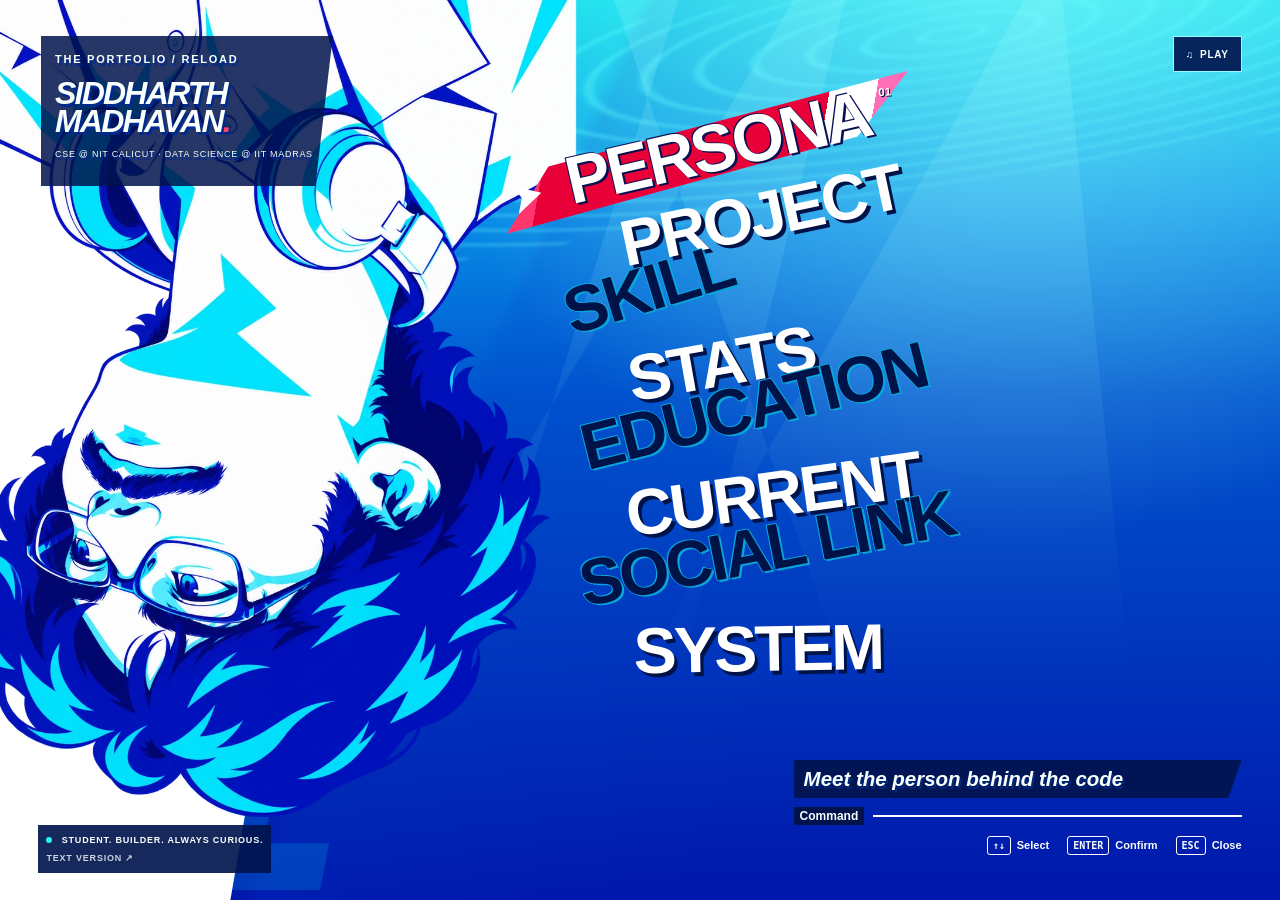
==== commit 4a823196: "Refine seamless portrait motion, menu sounds and achievements" ====
--- a/index.html
+++ b/index.html
@@ -1,8 +1,8 @@
 <!doctype html>
-<html lang="en"><head><meta charset="utf-8"><meta name="viewport" content="width=device-width,initial-scale=1"><meta name="theme-color" content="#0038c9"><meta name="description" content="Siddharth Madhavan — Founding Engineer at Cultz. Computer Science at NIT Calicut, Data Science at IIT Madras. Software, AI, projects, and leadership."><title>Siddharth Madhavan — Portfolio Reload</title><link rel="icon" href="assets/favicon.svg" type="image/svg+xml"><link rel="stylesheet" href="style.css?v=20261017-5d"><script src="app.js?v=20261017-4" defer></script><script src="music.js?v=20261017-4" defer></script><script>try{if(!location.hash&&!matchMedia('(prefers-reduced-motion: reduce)').matches&&localStorage.getItem('portfolio-reduce-motion')!=='true')document.documentElement.classList.add('intro-ready')}catch{}</script><link rel="preload" as="image" href="assets/siddharth-face.webp"><script src="intro.js?v=20261017-4" defer></script></head>
+<html lang="en"><head><meta charset="utf-8"><meta name="viewport" content="width=device-width,initial-scale=1"><meta name="theme-color" content="#0038c9"><meta name="description" content="Siddharth Madhavan — Founding Engineer at Cultz. Computer Science at NIT Calicut, Data Science at IIT Madras. Software, AI, projects, and leadership."><title>Siddharth Madhavan — Portfolio Reload</title><link rel="icon" href="assets/favicon.svg" type="image/svg+xml"><link rel="stylesheet" href="style.css?v=20261017-6f"><script src="app.js?v=20261017-6" defer></script><script src="music.js?v=20261017-6" defer></script><script src="effects.js?v=20261017-6" defer></script><script>try{if(!location.hash&&!matchMedia('(prefers-reduced-motion: reduce)').matches&&localStorage.getItem('portfolio-reduce-motion')!=='true')document.documentElement.classList.add('intro-ready')}catch{}</script><link rel="preload" as="image" href="assets/siddharth-simple.webp"><script src="intro.js?v=20261017-6" defer></script></head>
 <body><a class="skip-link" href="classic.html">Skip to text-first portfolio</a>
-<audio id="background-music" src="assets/color-your-night.mp3" loop preload="none"></audio><p id="music-status" class="sr-only" aria-live="polite"></p><div class="face-intro"><div class="intro-art" aria-hidden="true"><img src="assets/siddharth-face.webp" alt="" width="1070" height="1470" fetchpriority="high"><span class="intro-word">RELOAD</span><span class="intro-name">SIDDHARTH MADHAVAN / PORTFOLIO</span></div><button id="skip-intro" type="button">SKIP INTRO ↗</button></div><main class="stage"><button class="music-toggle" type="button" aria-label="Play background music" aria-pressed="false" title="Play Color Your Night"><span aria-hidden="true">♫</span> <span data-music-label>PLAY</span></button><div class="water" aria-hidden="true"></div><div class="ripples" aria-hidden="true"></div><div class="rays" aria-hidden="true"></div><div class="bubbles" aria-hidden="true"><i></i><i></i><i></i><i></i><i></i></div>
-<div class="side-number" aria-hidden="true">01</div><div class="portrait-wrap"><img class="portrait" src="assets/siddharth-face.webp" alt="White and cobalt-blue close-up illustration of Siddharth, upside down" width="1070" height="1470" fetchpriority="high"></div>
+<audio id="background-music" src="assets/color-your-night.mp3" loop preload="none"></audio><audio id="sound-hover" src="assets/menu-hover.wav" preload="none"></audio><audio id="sound-select" src="assets/menu-select.wav" preload="none"></audio><audio id="sound-close" src="assets/menu-close.wav" preload="none"></audio><p id="music-status" class="sr-only" aria-live="polite"></p><main class="stage"><div class="face-intro"><div class="intro-art" aria-hidden="true"><span class="intro-word">RELOAD</span><span class="intro-name">SIDDHARTH MADHAVAN / PORTFOLIO</span></div><button id="skip-intro" type="button">SKIP INTRO ↗</button></div><button class="music-toggle" type="button" aria-label="Play audio" aria-pressed="false" title="Play Color Your Night"><span aria-hidden="true">♫</span> <span data-music-label>PLAY</span></button><div class="water" aria-hidden="true"></div><div class="ripples" aria-hidden="true"></div><div class="rays" aria-hidden="true"></div><div class="bubbles" aria-hidden="true"><i></i><i></i><i></i><i></i><i></i><i></i><i></i><i></i><i></i><i></i><i></i><i></i></div>
+<div class="side-number" aria-hidden="true">01</div><div class="portrait-wrap" data-face-x=".60" data-face-y=".39"><img class="portrait" src="assets/siddharth-simple.webp" alt="White and cobalt-blue close-up illustration of Siddharth, upside down" width="1070" height="1470" fetchpriority="high"><svg class="portrait-blink" viewBox="0 0 1070 1470" aria-hidden="true"><defs><clipPath id="blink-eyes"><polygon points="578,392 676,394 710,468 588,472"/><polygon points="798,449 858,453 887,525 801,513"/></clipPath></defs><image href="assets/siddharth-blink.webp" width="1070" height="1470" clip-path="url(#blink-eyes)"/></svg></div>
 <header class="identity"><a href="#persona"><span class="eyebrow">THE PORTFOLIO / RELOAD</span><h1>SIDDHARTH<br>MADHAVAN<span class="identity-dot">.</span></h1></a><p>CSE @ NIT CALICUT · DATA SCIENCE @ IIT MADRAS</p></header>
 <div class="vertical-word" aria-hidden="true">PORTFOLIO</div><nav class="menu" aria-label="Portfolio sections"><a class="menu-item" href="#persona" data-description="Meet the person behind the code" style="--angle:-13deg;--shift:0vw"><span class="menu-label">PERSONA</span><span class="menu-index">01</span></a>
 <a class="menu-item" href="#projects" data-description="Explore my projects" style="--angle:-9deg;--shift:5vw"><span class="menu-label">PROJECT</span><span class="menu-index">02</span></a>
@@ -14,7 +14,7 @@
 <a class="menu-item" href="#system" data-description="Settings & credits" style="--angle:2deg;--shift:4vw"><span class="menu-label">SYSTEM</span><span class="menu-index">08</span></a></nav>
 <div class="identity-footer"><span class="status-dot"></span> STUDENT. BUILDER. ALWAYS CURIOUS.<a href="classic.html">TEXT VERSION ↗</a></div>
 <footer class="commands"><p id="selection-description" aria-live="polite">Meet the person behind the code</p><div class="command-rule"><span>Command</span></div><div class="keys"><span><kbd>↑↓</kbd> Select</span><span><kbd>ENTER</kbd> Confirm</span><span><kbd>ESC</kbd> Close</span></div></footer>
-</main><dialog id="detail-dialog" aria-label="Portfolio details"><div class="detail-top"><span>PORTFOLIO / <span id="detail-name">PERSONA</span></span><div class="detail-actions"><button class="music-toggle" type="button" aria-label="Play background music" aria-pressed="false" title="Play Color Your Night"><span aria-hidden="true">♫</span> <span data-music-label>PLAY</span></button><button id="close-panel" aria-label="Close details">ESC <span>×</span></button></div></div><div class="detail-scroll"><section id="persona" class="section"><h2>Persona</h2><p class="eyebrow">Siddharth Madhavan / Engineer &amp; student</p><h3>Building across software, AI, and communities.</h3><p>Founding Engineer at <strong>Cultz</strong>, building a production college event registration platform across iOS, web, and backend services.</p><p>Studying Computer Science and Engineering at <strong>NIT Calicut</strong> and Data Science and Applications at <strong>IIT Madras (Online)</strong>.</p><p>My work spans distributed computing, AI fairness, and full-stack platforms. I also lead AI-focused student initiatives as the OpenAI Student Collective Campus Lead at NIT Calicut.</p><div class="profile-tags"><span>Software engineering</span><span>Artificial intelligence</span><span>Distributed systems</span><span>Community leadership</span></div><p>Explore my projects, engineering work, and leadership experience.</p></section><section class="section" id="current"><h2>Experience &amp; Leadership</h2><article class="project-item"><div class="project-title"><b>Founding Engineer · Cultz</b><span class="project-status">July 2026 – Present</span></div><p class="gray">Kozhikode, Kerala</p><p>Develop and maintain a production event registration platform used by colleges, building features across Swift (iOS), React, and a Python backend.</p><p>Implement new functionality and resolve production issues across mobile clients and backend services, working with a cross-platform engineering team to design, test, and deploy updates.</p></article><article class="project-item"><div class="project-title"><b>Campus Lead · OpenAI Student Collective</b><span class="project-status">September 2026 – Present</span></div><p>Selected as 1 of 100 Campus Leads across India for the inaugural cohort. Serve as Campus Lead at NIT Calicut, organizing AI-focused workshops, community sessions, and student initiatives.</p></article><article class="project-item"><div class="project-title"><b>Ethics and Elections Secretary</b><span class="project-status">June 2026 – Present</span></div><p class="gray">Student Executive Council · IIT Madras BS</p><p>Managed the end-to-end House Council election process, coordinating nominations, vetting, campaigning, voting, and result declaration through the institute’s election portal.</p><p>Oversaw election administration supporting <strong>147 nominations</strong>, <strong>67 accepted candidates</strong>, and <strong>3,242 votes</strong>, while resolving candidate queries and communicating procedures and timelines.</p></article></section>
+</main><dialog id="detail-dialog" aria-label="Portfolio details"><div class="detail-top"><span>PORTFOLIO / <span id="detail-name">PERSONA</span></span><div class="detail-actions"><button class="music-toggle" type="button" aria-label="Play audio" aria-pressed="false" title="Play Color Your Night"><span aria-hidden="true">♫</span> <span data-music-label>PLAY</span></button><button id="close-panel" aria-label="Close details">ESC <span>×</span></button></div></div><div class="detail-scroll"><section id="persona" class="section"><h2>Persona</h2><p class="eyebrow">Siddharth Madhavan / Engineer &amp; student</p><h3>Building across software, AI, and communities.</h3><p>Founding Engineer at <strong>Cultz</strong>, building a production college event registration platform across iOS, web, and backend services.</p><p>Studying Computer Science and Engineering at <strong>NIT Calicut</strong> and Data Science and Applications at <strong>IIT Madras (Online)</strong>.</p><p>My work spans distributed computing, AI fairness, and full-stack platforms. I also lead AI-focused student initiatives as the OpenAI Student Collective Campus Lead at NIT Calicut.</p><div class="profile-tags"><span>Software engineering</span><span>Artificial intelligence</span><span>Distributed systems</span><span>Community leadership</span></div><p>Explore my projects, engineering work, and leadership experience.</p></section><section class="section" id="current"><h2>Experience &amp; Leadership</h2><article class="project-item"><div class="project-title"><b>Founding Engineer · Cultz</b><span class="project-status">July 2026 – Present</span></div><p class="gray">Kozhikode, Kerala</p><p>Develop and maintain a production event registration platform used by colleges, building features across Swift (iOS), React, and a Python backend.</p><p>Implement new functionality and resolve production issues across mobile clients and backend services, working with a cross-platform engineering team to design, test, and deploy updates.</p></article><article class="project-item"><div class="project-title"><b>Campus Lead · OpenAI Student Collective</b><span class="project-status">September 2026 – Present</span></div><p>Selected as 1 of 100 Campus Leads across India for the inaugural cohort. Serve as Campus Lead at NIT Calicut, organizing AI-focused workshops, community sessions, and student initiatives.</p></article><article class="project-item"><div class="project-title"><b>Ethics and Elections Secretary</b><span class="project-status">June 2026 – Present</span></div><p class="gray">Student Executive Council · IIT Madras BS</p><p>Managed the end-to-end House Council election process, coordinating nominations, vetting, campaigning, voting, and result declaration through the institute’s election portal.</p><p>Oversaw election administration supporting <strong>147 nominations</strong>, <strong>67 accepted candidates</strong>, and <strong>3,242 votes</strong>, while resolving candidate queries and communicating procedures and timelines.</p></article></section>
 <section class="section" id="projects"><h2>Projects</h2><div class="project-list">
 <article class="project-item"><div class="project-title"><a href="https://github.com/SiddharthMadhavan/unveil"><b>Unveil</b></a><span class="project-status">AI Bias Auditing Platform</span></div><p>Architected and built an end-to-end platform for evaluating the fairness, transparency, and compliance of machine learning models.</p><p class="gray">Implemented sensitive attribute detection, disparate impact measurement, proxy feature identification, and fairness metric computation.</p><p class="gray">Google AI Solution Challenge</p></article>
 <article class="project-item"><div class="project-title"><a href="https://github.com/SiddharthMadhavan/fused-into-development"><b>VendorHub</b></a><span class="project-status">Top 23 of ~400 teams</span></div><p>Contributed to a full-stack hyperlocal e-commerce platform supporting vendor onboarding, order management, AI-powered search, Razorpay payments, refunds, and inventory management.</p><p class="gray">Collaborated in a four-member team on separate buyer, vendor, and admin portals.</p><p class="gray">DevFusion 2.0 · IIT Bombay</p></article>
@@ -23,13 +23,13 @@
 <article class="project-item"><div class="project-title"><a href="https://github.com/Jay-Jay-Tee/genescope"><b>GeneScope</b></a><span class="project-status">Biological Data Analysis</span></div><p class="gray">Computational tool for exploring biological data and extracting insights from gene-related datasets, built to examine the overlap between biology and data analysis.</p><p class="gray">ChangeMaker Hackathon</p><div class="project-links"><a href="https://github.com/Jay-Jay-Tee/genescope">Repository ↗</a></div></article>
 <article class="project-item"><div class="project-title"><a href="https://github.com/Jay-Jay-Tee/meditrack-ai"><b>MediTrack AI</b></a><span class="project-status">Shortlisted</span></div><p class="gray">AI-assisted healthcare tracking concept focused on organizing and monitoring patient data, developed during Convolve 4.0 and shortlisted for the second round.</p><div class="project-links"><a href="https://github.com/Jay-Jay-Tee/meditrack-ai">Repository ↗</a></div></article>
 <article class="project-item"><div class="project-title"><a href="https://github.com/SiddharthMadhavan/vredefort"><b>VredeFort</b></a><span class="project-status">Emergency Simulation</span></div><p>Collaborative Bengaluru emergency-simulation project with interactive road-network exploration, traffic scenarios, and hospital/fire-service access analysis.</p><p class="gray">Python · CustomTkinter · OpenStreetMap</p><div class="project-links"><a href="https://github.com/SiddharthMadhavan/vredefort">Repository ↗</a></div></article>
-<article class="project-item"><div class="project-title"><a href="https://github.com/SiddharthMadhavan/heatwatch"><b>Thermal Watch</b></a><span class="project-status">Geospatial Prototype</span></div><p>Led Team DedSec’s geospatial prototype for reviewing thermal anomalies with NASA FIRMS observations, industrial context, map-based evidence, and analyst-approved owner alerts.</p><p class="gray">Python · FastAPI · React · TypeScript · PostGIS · MapLibre. Functional prototype, not a validated fire alarm.</p><div class="project-links"><a href="https://github.com/SiddharthMadhavan/heatwatch">Repository ↗</a></div></article>
-<article class="project-item"><div class="project-title"><a href="https://github.com/SiddharthMadhavan/chip8-emulator"><b>CHIP-8 Emulator / LAN Pong</b></a><span class="project-status">Collaborative Extension</span></div><p>Extended a CHIP-8 emulator with LAN multiplayer Pong, host/join menus, networking, and automated network/UI tests.</p><p class="gray">C++ · SDL2 · TCP. Built on the TatHack-Tathva CHIP-8 starter.</p><div class="project-links"><a href="https://github.com/SiddharthMadhavan/chip8-emulator">Repository ↗</a></div></article>
+<article class="project-item"><div class="project-title"><a href="https://github.com/SiddharthMadhavan/heatwatch"><b>Thermal Watch</b></a><span class="project-status">SIH · Results Awaited</span></div><p>Led Team DedSec’s geospatial prototype for reviewing thermal anomalies with NASA FIRMS observations, industrial context, map-based evidence, and analyst-approved owner alerts.</p><p class="gray">Python · FastAPI · React · TypeScript · PostGIS · MapLibre. Functional prototype, not a validated fire alarm.</p><div class="project-links"><a href="https://github.com/SiddharthMadhavan/heatwatch">Repository ↗</a></div></article>
+<article class="project-item"><div class="project-title"><a href="https://github.com/SiddharthMadhavan/chip8-emulator"><b>CHIP-8 Emulator / LAN Pong</b></a><span class="project-status">Top 27 of ~250 · Tathack Finals</span></div><p>Extended a CHIP-8 emulator with LAN multiplayer Pong, host/join menus, networking, and automated network/UI tests.</p><p class="gray">C++ · SDL2 · TCP. Built on the TatHack-Tathva CHIP-8 starter.</p><div class="project-links"><a href="https://github.com/SiddharthMadhavan/chip8-emulator">Repository ↗</a></div></article>
 <article class="project-item"><div class="project-title"><a href="https://github.com/SiddharthMadhavan/bits-and-bobs-deployment"><b>RepoSense</b></a><span class="project-status">Team Project</span></div><p>Team-built VS Code extension for codebase health reports, dependency visualization, AI-assisted review, documentation, and security findings. Contributed deployment, backend configuration, and integration fixes.</p><p class="gray">TypeScript · Python · FastAPI · D3.js · IBM watsonx. IBM Bob Hackathon 2026.</p><div class="project-links"><a href="https://github.com/SiddharthMadhavan/bits-and-bobs-deployment">Repository ↗</a></div></article>
 <article class="project-item"><div class="project-title"><a href="https://github.com/SiddharthMadhavan/weblogv3"><b>Web Log Analysis V4</b></a><span class="project-status">Data Analytics</span></div><p>Streamlit application for exploring uploaded server-log CSVs, visualizing page views and status codes, and analyzing website traffic.</p><p class="gray">Python · Streamlit · pandas · Plotly · statsmodels</p><div class="project-links"><a href="https://github.com/SiddharthMadhavan/weblogv3">Repository ↗</a></div></article>
 <article class="project-item"><div class="project-title"><a href="https://github.com/SiddharthMadhavan/finalproject1"><b>Restaurant Analytics Dashboard</b></a><span class="project-status">Data Visualization</span></div><p>Interactive dashboard for exploring a Zomato restaurant dataset by country, city, and rating, with restaurant counts and visual comparisons.</p><p class="gray">Python · Dash · Plotly · pandas</p><div class="project-links"><a href="https://github.com/SiddharthMadhavan/finalproject1">Repository ↗</a></div></article>
 </div></section>
-<section class="section" id="achievements"><h2>Achievements</h2><div class="achievement-grid"><div class="achievement"><strong>1st Place</strong><span class="gray">nitc CTF</span></div><div class="achievement"><strong>2nd Place</strong><span class="gray">NullPointer CTF</span></div><div class="achievement"><strong>4th Place</strong><span class="gray">Grid-X · CODEinit 2026 · NIT Calicut</span></div><div class="achievement"><strong>Top 23</strong><span class="gray">VendorHub · ~400 teams · DevFusion 2.0 · IIT Bombay</span></div></div></section>
+<section class="section" id="achievements"><h2>Achievements</h2><div class="achievement-grid"><div class="achievement"><strong>1 of 100</strong><span class="gray">Selected across India for OpenAI Student Collective from approximately 10,000 applicants</span></div><div class="achievement"><strong>Top 27 Teams</strong><span class="gray">CHIP-8 · Shortlisted for Tathack Finals from approximately 250 teams</span></div><div class="achievement"><strong>1st Place</strong><span class="gray">nitc CTF</span></div><div class="achievement"><strong>2nd Place</strong><span class="gray">NullPointer CTF</span></div><div class="achievement"><strong>4th Place</strong><span class="gray">Grid-X · CODEinit 2026 · NIT Calicut</span></div><div class="achievement"><strong>Top 23</strong><span class="gray">VendorHub · ~400 teams · DevFusion 2.0 · IIT Bombay</span></div></div></section>
 <section class="section" id="education"><h2>Education</h2><div class="split"><div class="panel"><h3>B.Tech Computer Science and Engineering</h3><p>National Institute of Technology Calicut</p><p class="gray">Started August 2025 · Expected August 2029</p></div><div class="panel"><h3>B.S. Data Science and Applications</h3><p>Indian Institute of Technology Madras (Online)</p><p class="gray">Started May 2025 · Expected December 2029</p></div></div></section>
 <section class="section" id="coursework">
 <h2>Skills &amp; Coursework</h2><p class="eyebrow">Languages, tools, and foundations</p><div class="profile-tags"><span>Python</span><span>C</span><span>SQL</span><span>JavaScript</span><span>Git</span><span>MySQL</span><span>Qdrant</span></div><h3>Engineering experience</h3><p>Swift (iOS), React, Python backends, Docker, WebSocket, and REST connectivity.</p><h3>Coursework</h3>
--- a/style.css
+++ b/style.css
@@ -66,3 +66,44 @@
 .menu .menu-item.is-selected .menu-label,.menu .menu-item:nth-child(2n).is-selected .menu-label,.menu .menu-item.is-selected:focus-visible .menu-label{color:#fff;text-shadow:2px 2px 0 #09104f,-1px -1px 0 #09104f}
 .command-rule span{background:#00134d;padding:2px 6px}
 .commands p{background:#00134de8;padding:7px 10px;clip-path:polygon(0 0,100% 0,97% 100%,0 100%)}
+/* One portrait travels from the opening close-up to its exact resting geometry. */
+.intro-ready .portrait-wrap{z-index:21;visibility:hidden}
+.intro-ready.intro-framed .portrait-wrap{visibility:visible}
+.face-intro{position:absolute;z-index:20}
+.intro-ready .face-intro{animation:seamless-reveal 3s ease both}
+.intro-art{background:linear-gradient(105deg,#fff 0 65%,#0737d0 65% 100%)}
+@keyframes seamless-reveal{0%,35%{opacity:1}92%,100%{opacity:0}}
+.intro-ready .menu,.intro-ready .commands,.intro-ready .identity,.intro-ready .identity-footer,.intro-ready .music-toggle{animation:menu-reveal 3s ease both}
+.intro-ready #skip-intro{position:fixed}
+.portrait-wrap{left:-4%;width:49%;top:-12%;height:118%}
+.menu{top:8%;height:73%;left:45%;width:52%;gap:3px}
+.menu-label{font-size:clamp(38px,5.05vw,82px)}
+.menu-item{margin-left:calc(var(--shift)*.65)}
+.commands{bottom:5%}
+.bubbles i:nth-child(6){left:12%;width:12px;height:12px;animation-delay:-3s;animation-duration:13s}
+.bubbles i:nth-child(7){left:27%;width:8px;height:8px;animation-delay:-9s;animation-duration:18s}
+.bubbles i:nth-child(8){left:45%;width:25px;height:25px;animation-delay:-5s;animation-duration:19s}
+.bubbles i:nth-child(9){left:60%;width:10px;height:10px;animation-delay:-11s;animation-duration:14s}
+.bubbles i:nth-child(10){left:76%;width:18px;height:18px;animation-delay:-7s;animation-duration:20s}
+.bubbles i:nth-child(11){left:88%;width:7px;height:7px;animation-delay:-2s;animation-duration:12s}
+.bubbles i:nth-child(12){left:95%;width:28px;height:28px;animation-delay:-13s;animation-duration:22s}
+@media(max-width:1000px) and (min-width:601px){.portrait-wrap{left:-8%;width:59%}.menu{left:44%;top:12%;height:65%}.menu-label{font-size:clamp(32px,5.5vw,56px)}}
+@media(max-width:600px){.portrait-wrap{top:8%;left:-8%;width:87%;height:76%}.menu{left:37%;top:29%;width:60%;height:41%;gap:6px;transform:rotate(-3deg)}.menu-label{font-size:clamp(19px,6.2vw,34px)}.menu-item{margin-left:calc(var(--shift)*.20)}.commands{bottom:7%}}
+.portrait{animation:portrait-idle 5.8s ease-in-out infinite}
+@keyframes portrait-idle{0%,100%{transform:rotate(180deg) translate(0,0)}50%{transform:rotate(180.25deg) translate(1px,2px)}}
+.intro-ready .portrait{animation:none}
+@media(prefers-reduced-motion:reduce){.portrait{animation:none!important}}
+@media(min-width:601px){.menu-label{font-size:clamp(30px,min(5.05vw,8svh),82px)}}
+@media(max-height:650px) and (min-width:601px){.stage{min-height:560px}.menu{top:4%;height:72%;gap:2px}.commands p{font-size:15px}.commands{bottom:5%}}
+.identity-footer{background:#00134de8;padding:6px 8px}
+@media(max-width:600px){.menu .menu-item:not(.is-selected) .menu-label{color:#fff;-webkit-text-stroke:2px #00134d;paint-order:stroke fill;text-shadow:1px 2px 0 #00134d}}
+@media(min-width:601px){.portrait-wrap{top:-9%;height:108%}}
+@media(max-height:650px) and (min-width:601px){.menu{top:6%;height:70%}.menu-label{font-size:clamp(30px,min(5.05vw,7.2svh),60px)}}
+.portrait-blink{position:absolute;inset:0;width:100%;height:100%;pointer-events:none;transform:rotate(180deg);animation:portrait-idle 5.8s ease-in-out infinite}
+.portrait-blink image{opacity:0;animation:portrait-blink 5.8s linear infinite}
+@keyframes portrait-blink{0%,45%,50%,100%{opacity:0}46%,49%{opacity:1}}
+.intro-ready .portrait-blink{visibility:hidden;animation:none}
+.reduce-motion .portrait-blink image{opacity:0}
+@media(prefers-reduced-motion:reduce){.portrait-blink,.portrait-blink image{animation:none!important}.portrait-blink image{opacity:0}}
+@media(min-width:601px) and (max-width:700px){.menu{left:49%;width:48%}.identity{width:35%;padding-right:14px}.identity h1{font-size:24px}.identity p{font-size:8px}}
+@media(max-width:600px){.identity{padding:8px 14px 8px 10px}.identity h1{font-size:clamp(24px,7.4vw,29px);margin:8px 0}.identity p{font-size:7px;margin:8px 0}.identity .eyebrow{font-size:8px}}
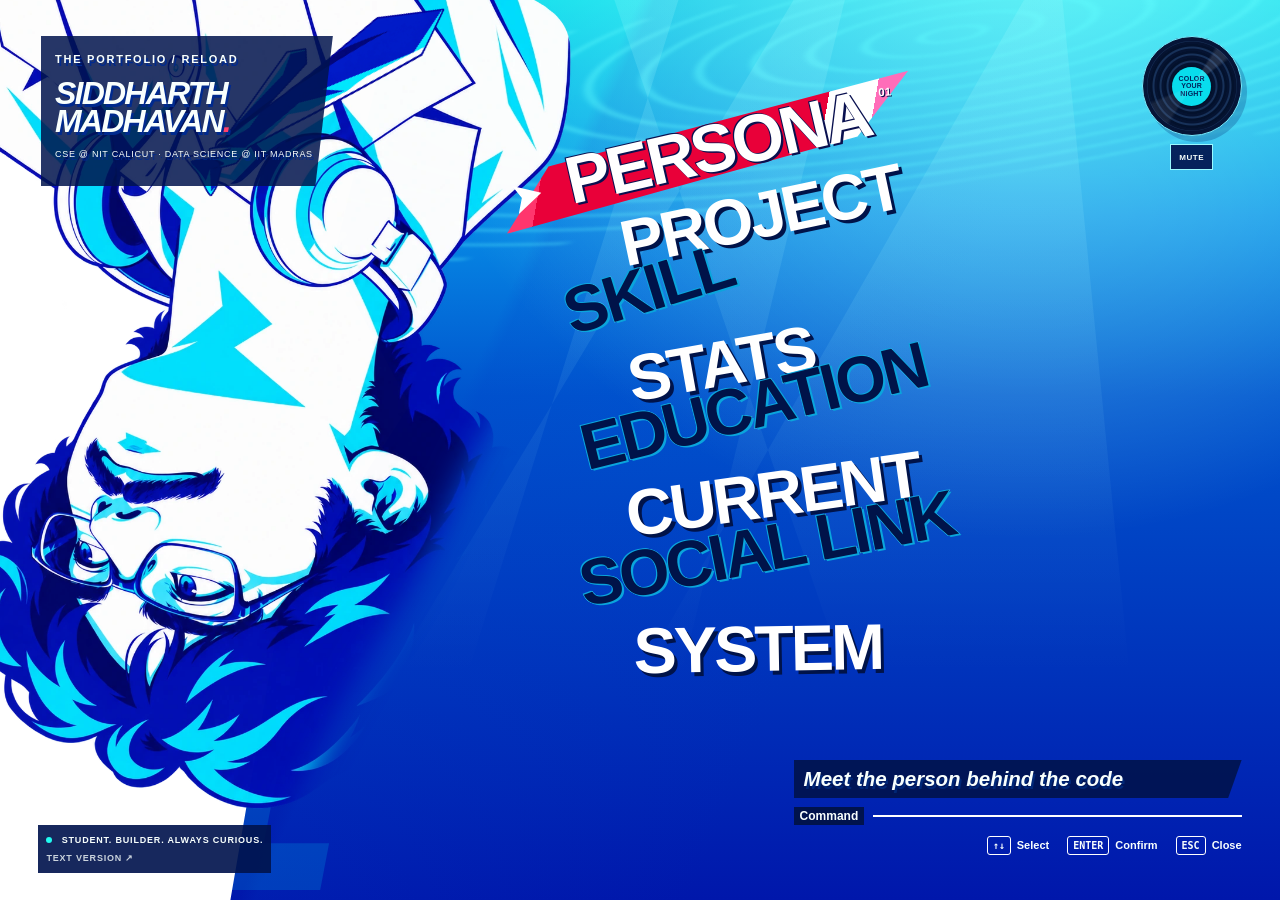
==== commit 96feddf4: "Mix menu audio and refine vinyl, portrait and continuous intro" ====
--- a/index.html
+++ b/index.html
@@ -1,8 +1,8 @@
 <!doctype html>
-<html lang="en"><head><meta charset="utf-8"><meta name="viewport" content="width=device-width,initial-scale=1"><meta name="theme-color" content="#0038c9"><meta name="description" content="Siddharth Madhavan — Founding Engineer at Cultz. Computer Science at NIT Calicut, Data Science at IIT Madras. Software, AI, projects, and leadership."><title>Siddharth Madhavan — Portfolio Reload</title><link rel="icon" href="assets/favicon.svg" type="image/svg+xml"><link rel="stylesheet" href="style.css?v=20261017-6f"><script src="app.js?v=20261017-6" defer></script><script src="music.js?v=20261017-6" defer></script><script src="effects.js?v=20261017-6" defer></script><script>try{if(!location.hash&&!matchMedia('(prefers-reduced-motion: reduce)').matches&&localStorage.getItem('portfolio-reduce-motion')!=='true')document.documentElement.classList.add('intro-ready')}catch{}</script><link rel="preload" as="image" href="assets/siddharth-simple.webp"><script src="intro.js?v=20261017-6" defer></script></head>
+<html lang="en"><head><meta charset="utf-8"><meta name="viewport" content="width=device-width,initial-scale=1"><meta name="theme-color" content="#0038c9"><meta name="description" content="Siddharth Madhavan — Founding Engineer at Cultz. Computer Science at NIT Calicut, Data Science at IIT Madras. Software, AI, projects, and leadership."><title>Siddharth Madhavan — Portfolio Reload</title><link rel="icon" href="assets/favicon.svg" type="image/svg+xml"><link rel="stylesheet" href="style.css?v=20261017-7f"><script src="app.js?v=20261017-6" defer></script><script src="audio-engine.js?v=20261017-7" defer></script><script src="music.js?v=20261017-7" defer></script><script src="effects.js?v=20261017-7" defer></script><script>try{if(!location.hash&&!matchMedia('(prefers-reduced-motion: reduce)').matches&&localStorage.getItem('portfolio-reduce-motion')!=='true')document.documentElement.classList.add('intro-ready')}catch{}</script><link rel="preload" as="image" href="assets/siddharth-shoulder.webp"><script src="intro.js?v=20261017-7" defer></script></head>
 <body><a class="skip-link" href="classic.html">Skip to text-first portfolio</a>
-<audio id="background-music" src="assets/color-your-night.mp3" loop preload="none"></audio><audio id="sound-hover" src="assets/menu-hover.wav" preload="none"></audio><audio id="sound-select" src="assets/menu-select.wav" preload="none"></audio><audio id="sound-close" src="assets/menu-close.wav" preload="none"></audio><p id="music-status" class="sr-only" aria-live="polite"></p><main class="stage"><div class="face-intro"><div class="intro-art" aria-hidden="true"><span class="intro-word">RELOAD</span><span class="intro-name">SIDDHARTH MADHAVAN / PORTFOLIO</span></div><button id="skip-intro" type="button">SKIP INTRO ↗</button></div><button class="music-toggle" type="button" aria-label="Play audio" aria-pressed="false" title="Play Color Your Night"><span aria-hidden="true">♫</span> <span data-music-label>PLAY</span></button><div class="water" aria-hidden="true"></div><div class="ripples" aria-hidden="true"></div><div class="rays" aria-hidden="true"></div><div class="bubbles" aria-hidden="true"><i></i><i></i><i></i><i></i><i></i><i></i><i></i><i></i><i></i><i></i><i></i><i></i></div>
-<div class="side-number" aria-hidden="true">01</div><div class="portrait-wrap" data-face-x=".60" data-face-y=".39"><img class="portrait" src="assets/siddharth-simple.webp" alt="White and cobalt-blue close-up illustration of Siddharth, upside down" width="1070" height="1470" fetchpriority="high"><svg class="portrait-blink" viewBox="0 0 1070 1470" aria-hidden="true"><defs><clipPath id="blink-eyes"><polygon points="578,392 676,394 710,468 588,472"/><polygon points="798,449 858,453 887,525 801,513"/></clipPath></defs><image href="assets/siddharth-blink.webp" width="1070" height="1470" clip-path="url(#blink-eyes)"/></svg></div>
+<audio id="background-music" src="assets/color-your-night.mp3" loop preload="none"></audio><p id="music-status" class="sr-only" aria-live="polite"></p><main class="stage"><div class="face-intro"><div class="intro-art" aria-hidden="true"><span class="intro-word">RELOAD</span><span class="intro-name">SIDDHARTH MADHAVAN / PORTFOLIO</span></div><button id="skip-intro" type="button">SKIP INTRO ↗</button></div><div class="vinyl-player"><button class="vinyl-control" type="button" aria-label="Play music" aria-pressed="false"><span class="vinyl-disc" aria-hidden="true"><span class="vinyl-label">COLOR<br>YOUR<br>NIGHT</span></span><span class="record-action" aria-hidden="true"><b data-record-action>▶︎</b><small data-record-label>PLAY</small></span></button><button class="music-toggle vinyl-mute" type="button" aria-label="Mute all audio" aria-pressed="false"><span data-music-label>MUTE</span></button></div><div class="water" aria-hidden="true"></div><div class="ripples" aria-hidden="true"></div><div class="rays" aria-hidden="true"></div><div class="bubbles" aria-hidden="true"><i></i><i></i><i></i><i></i><i></i><i></i><i></i><i></i><i></i><i></i><i></i><i></i></div>
+<div class="side-number" aria-hidden="true">01</div><div class="portrait-wrap" data-face-x=".60" data-face-y=".39"><img class="portrait-source" src="assets/siddharth-shoulder.webp" alt="" hidden><svg class="portrait" viewBox="0 0 1070 1470" role="img" aria-label="White and cobalt-blue illustration of Siddharth, upside down"><defs><filter id="hair-soft-edge"><feGaussianBlur stdDeviation="25"/></filter><mask id="hair-blend" maskUnits="userSpaceOnUse" x="0" y="0" width="1070" height="1470"><rect width="1070" height="1470" fill="white"/><path d="M0 0 H500 C450 150 390 240 340 330 C280 420 240 500 205 590 C150 700 100 800 85 880 L0 900 Z" fill="black" filter="url(#hair-soft-edge)"/></mask><clipPath id="blink-eyes"><polygon points="578,392 676,394 710,468 588,472"/><polygon points="798,449 858,453 887,525 801,513"/></clipPath></defs><g mask="url(#hair-blend)"><image href="assets/siddharth-shoulder.webp" width="1070" height="1470"/><g transform="translate(645 1125)"><g class="tie-sway"><image href="assets/siddharth-tie.webp" x="-165.6" y="-45" width="340.56" height="598.32"/></g></g><image class="blink-layer" href="assets/siddharth-shoulder-blink.webp" width="1070" height="1470" clip-path="url(#blink-eyes)"/></g></svg></div>
 <header class="identity"><a href="#persona"><span class="eyebrow">THE PORTFOLIO / RELOAD</span><h1>SIDDHARTH<br>MADHAVAN<span class="identity-dot">.</span></h1></a><p>CSE @ NIT CALICUT · DATA SCIENCE @ IIT MADRAS</p></header>
 <div class="vertical-word" aria-hidden="true">PORTFOLIO</div><nav class="menu" aria-label="Portfolio sections"><a class="menu-item" href="#persona" data-description="Meet the person behind the code" style="--angle:-13deg;--shift:0vw"><span class="menu-label">PERSONA</span><span class="menu-index">01</span></a>
 <a class="menu-item" href="#projects" data-description="Explore my projects" style="--angle:-9deg;--shift:5vw"><span class="menu-label">PROJECT</span><span class="menu-index">02</span></a>
@@ -14,7 +14,7 @@
 <a class="menu-item" href="#system" data-description="Settings & credits" style="--angle:2deg;--shift:4vw"><span class="menu-label">SYSTEM</span><span class="menu-index">08</span></a></nav>
 <div class="identity-footer"><span class="status-dot"></span> STUDENT. BUILDER. ALWAYS CURIOUS.<a href="classic.html">TEXT VERSION ↗</a></div>
 <footer class="commands"><p id="selection-description" aria-live="polite">Meet the person behind the code</p><div class="command-rule"><span>Command</span></div><div class="keys"><span><kbd>↑↓</kbd> Select</span><span><kbd>ENTER</kbd> Confirm</span><span><kbd>ESC</kbd> Close</span></div></footer>
-</main><dialog id="detail-dialog" aria-label="Portfolio details"><div class="detail-top"><span>PORTFOLIO / <span id="detail-name">PERSONA</span></span><div class="detail-actions"><button class="music-toggle" type="button" aria-label="Play audio" aria-pressed="false" title="Play Color Your Night"><span aria-hidden="true">♫</span> <span data-music-label>PLAY</span></button><button id="close-panel" aria-label="Close details">ESC <span>×</span></button></div></div><div class="detail-scroll"><section id="persona" class="section"><h2>Persona</h2><p class="eyebrow">Siddharth Madhavan / Engineer &amp; student</p><h3>Building across software, AI, and communities.</h3><p>Founding Engineer at <strong>Cultz</strong>, building a production college event registration platform across iOS, web, and backend services.</p><p>Studying Computer Science and Engineering at <strong>NIT Calicut</strong> and Data Science and Applications at <strong>IIT Madras (Online)</strong>.</p><p>My work spans distributed computing, AI fairness, and full-stack platforms. I also lead AI-focused student initiatives as the OpenAI Student Collective Campus Lead at NIT Calicut.</p><div class="profile-tags"><span>Software engineering</span><span>Artificial intelligence</span><span>Distributed systems</span><span>Community leadership</span></div><p>Explore my projects, engineering work, and leadership experience.</p></section><section class="section" id="current"><h2>Experience &amp; Leadership</h2><article class="project-item"><div class="project-title"><b>Founding Engineer · Cultz</b><span class="project-status">July 2026 – Present</span></div><p class="gray">Kozhikode, Kerala</p><p>Develop and maintain a production event registration platform used by colleges, building features across Swift (iOS), React, and a Python backend.</p><p>Implement new functionality and resolve production issues across mobile clients and backend services, working with a cross-platform engineering team to design, test, and deploy updates.</p></article><article class="project-item"><div class="project-title"><b>Campus Lead · OpenAI Student Collective</b><span class="project-status">September 2026 – Present</span></div><p>Selected as 1 of 100 Campus Leads across India for the inaugural cohort. Serve as Campus Lead at NIT Calicut, organizing AI-focused workshops, community sessions, and student initiatives.</p></article><article class="project-item"><div class="project-title"><b>Ethics and Elections Secretary</b><span class="project-status">June 2026 – Present</span></div><p class="gray">Student Executive Council · IIT Madras BS</p><p>Managed the end-to-end House Council election process, coordinating nominations, vetting, campaigning, voting, and result declaration through the institute’s election portal.</p><p>Oversaw election administration supporting <strong>147 nominations</strong>, <strong>67 accepted candidates</strong>, and <strong>3,242 votes</strong>, while resolving candidate queries and communicating procedures and timelines.</p></article></section>
+</main><dialog id="detail-dialog" aria-label="Portfolio details"><div class="detail-top"><span>PORTFOLIO / <span id="detail-name">PERSONA</span></span><div class="detail-actions"><button class="music-toggle" type="button" aria-label="Mute all audio" aria-pressed="false"><span data-music-label>MUTE</span></button><button id="close-panel" aria-label="Close details">ESC <span>×</span></button></div></div><div class="detail-scroll"><section id="persona" class="section"><h2>Persona</h2><p class="eyebrow">Siddharth Madhavan / Engineer &amp; student</p><h3>Building across software, AI, and communities.</h3><p>Founding Engineer at <strong>Cultz</strong>, building a production college event registration platform across iOS, web, and backend services.</p><p>Studying Computer Science and Engineering at <strong>NIT Calicut</strong> and Data Science and Applications at <strong>IIT Madras (Online)</strong>.</p><p>My work spans distributed computing, AI fairness, and full-stack platforms. I also lead AI-focused student initiatives as the OpenAI Student Collective Campus Lead at NIT Calicut.</p><div class="profile-tags"><span>Software engineering</span><span>Artificial intelligence</span><span>Distributed systems</span><span>Community leadership</span></div><p>Explore my projects, engineering work, and leadership experience.</p></section><section class="section" id="current"><h2>Experience &amp; Leadership</h2><article class="project-item"><div class="project-title"><b>Founding Engineer · Cultz</b><span class="project-status">July 2026 – Present</span></div><p class="gray">Kozhikode, Kerala</p><p>Develop and maintain a production event registration platform used by colleges, building features across Swift (iOS), React, and a Python backend.</p><p>Implement new functionality and resolve production issues across mobile clients and backend services, working with a cross-platform engineering team to design, test, and deploy updates.</p></article><article class="project-item"><div class="project-title"><b>Campus Lead · OpenAI Student Collective</b><span class="project-status">September 2026 – Present</span></div><p>Selected as 1 of 100 Campus Leads across India for the inaugural cohort. Serve as Campus Lead at NIT Calicut, organizing AI-focused workshops, community sessions, and student initiatives.</p></article><article class="project-item"><div class="project-title"><b>Ethics and Elections Secretary</b><span class="project-status">June 2026 – Present</span></div><p class="gray">Student Executive Council · IIT Madras BS</p><p>Managed the end-to-end House Council election process, coordinating nominations, vetting, campaigning, voting, and result declaration through the institute’s election portal.</p><p>Oversaw election administration supporting <strong>147 nominations</strong>, <strong>67 accepted candidates</strong>, and <strong>3,242 votes</strong>, while resolving candidate queries and communicating procedures and timelines.</p></article></section>
 <section class="section" id="projects"><h2>Projects</h2><div class="project-list">
 <article class="project-item"><div class="project-title"><a href="https://github.com/SiddharthMadhavan/unveil"><b>Unveil</b></a><span class="project-status">AI Bias Auditing Platform</span></div><p>Architected and built an end-to-end platform for evaluating the fairness, transparency, and compliance of machine learning models.</p><p class="gray">Implemented sensitive attribute detection, disparate impact measurement, proxy feature identification, and fairness metric computation.</p><p class="gray">Google AI Solution Challenge</p></article>
 <article class="project-item"><div class="project-title"><a href="https://github.com/SiddharthMadhavan/fused-into-development"><b>VendorHub</b></a><span class="project-status">Top 23 of ~400 teams</span></div><p>Contributed to a full-stack hyperlocal e-commerce platform supporting vendor onboarding, order management, AI-powered search, Razorpay payments, refunds, and inventory management.</p><p class="gray">Collaborated in a four-member team on separate buyer, vendor, and admin portals.</p><p class="gray">DevFusion 2.0 · IIT Bombay</p></article>
--- a/style.css
+++ b/style.css
@@ -107,3 +107,34 @@
 @media(prefers-reduced-motion:reduce){.portrait-blink,.portrait-blink image{animation:none!important}.portrait-blink image{opacity:0}}
 @media(min-width:601px) and (max-width:700px){.menu{left:49%;width:48%}.identity{width:35%;padding-right:14px}.identity h1{font-size:24px}.identity p{font-size:8px}}
 @media(max-width:600px){.identity{padding:8px 14px 8px 10px}.identity h1{font-size:clamp(24px,7.4vw,29px);margin:8px 0}.identity p{font-size:7px;margin:8px 0}.identity .eyebrow{font-size:8px}}
+/* A single uninterrupted portrait move; no separate backdrop crossfade. */
+.face-intro,.intro-art{background:transparent}
+.intro-word,.intro-name{display:none}
+.intro-ready .face-intro{animation:none}
+.intro-ready .menu,.intro-ready .commands,.intro-ready .identity,.intro-ready .identity-footer,.intro-ready .vinyl-player{animation:continuous-menu-reveal 2.3s ease both}
+@keyframes continuous-menu-reveal{from{opacity:0}to{opacity:1}}
+@keyframes portrait-idle{0%,100%{transform:rotate(180deg) translate(0,0)}25%{transform:rotate(180.55deg) translate(3px,4px)}50%{transform:rotate(180deg) translate(5px,6px)}75%{transform:rotate(179.55deg) translate(2px,3px)}}
+.vinyl-player{position:absolute;right:3%;top:4%;z-index:7;display:flex;flex-direction:column;align-items:center;gap:8px}
+.vinyl-control{position:relative;width:100px;height:100px;padding:0;border:1px solid #78ecff;border-radius:50%;background:#061537;cursor:pointer;box-shadow:5px 6px 0 #001e683d}
+.vinyl-disc{position:absolute;inset:4px;border-radius:50%;background:repeating-radial-gradient(circle,#051331 0 2px,#173159 3px 4px,#03112c 5px 7px);display:grid;place-items:center;animation:vinyl-spin 5s linear infinite;animation-play-state:paused}
+.vinyl-disc::after{content:'';position:absolute;inset:0;border-radius:50%;background:conic-gradient(transparent 0 30deg,#ffffff1f 35deg 50deg,transparent 55deg 210deg,#ffffff14 215deg 245deg,transparent 250deg)}
+.vinyl-label{display:grid;place-content:center;width:39px;height:39px;border-radius:50%;background:#08dded;color:#00235c;font-size:7px;line-height:1.05;font-weight:900;letter-spacing:.02em}
+.is-playing .vinyl-disc{animation-play-state:running}
+.record-action{position:absolute;inset:0;border-radius:50%;display:flex;flex-direction:column;justify-content:center;align-items:center;background:#00134dc9;color:white;opacity:0;transition:opacity .15s}.record-action b{font-size:24px}.record-action small{font-size:8px;letter-spacing:.14em}
+.vinyl-control:hover .record-action,.vinyl-control:focus-visible .record-action{opacity:1}
+.vinyl-mute{min-height:26px;padding:5px 8px;font-size:8px}
+@keyframes vinyl-spin{to{transform:rotate(360deg)}}
+@media(hover:none){.record-action{opacity:1;background:#00134d65}}
+@media(max-width:600px){.vinyl-player{right:4%;top:4%;gap:5px}.vinyl-control{width:62px;height:62px}.vinyl-label{width:27px;height:27px;font-size:5px}.record-action b{font-size:18px}.record-action small{font-size:6px}.vinyl-mute{font-size:7px;padding:4px 6px;min-height:24px}}
+.intro-ready .vinyl-player .music-toggle{animation:none}
+.blink-layer{opacity:0;animation:portrait-blink 5.8s linear infinite}
+.intro-ready .blink-layer,.reduce-motion .blink-layer{animation:none;opacity:0}
+@media(prefers-reduced-motion:reduce){.blink-layer{animation:none!important;opacity:0}}
+.tie-sway{transform:rotate(55deg);transform-origin:0 0;animation:tie-float 4.8s ease-in-out infinite}
+@keyframes tie-float{0%,100%{transform:rotate(52deg)}50%{transform:rotate(61deg)}}
+.intro-ready .tie-sway{animation:none}
+.intro-ready .portrait-wrap{z-index:-1}
+.record-action b{font-size:0;width:22px;height:24px;display:grid;place-items:center;margin-bottom:5px}
+.record-action b::before{content:'';display:block;width:0;height:0;border-top:10px solid transparent;border-bottom:10px solid transparent;border-left:16px solid white;margin-left:3px}
+.is-playing .record-action b::before{width:15px;height:20px;border:0;border-left:5px solid white;border-right:5px solid white;margin-left:0}
+@media(max-width:600px){.record-action b{transform:scale(.72);margin-bottom:0}}
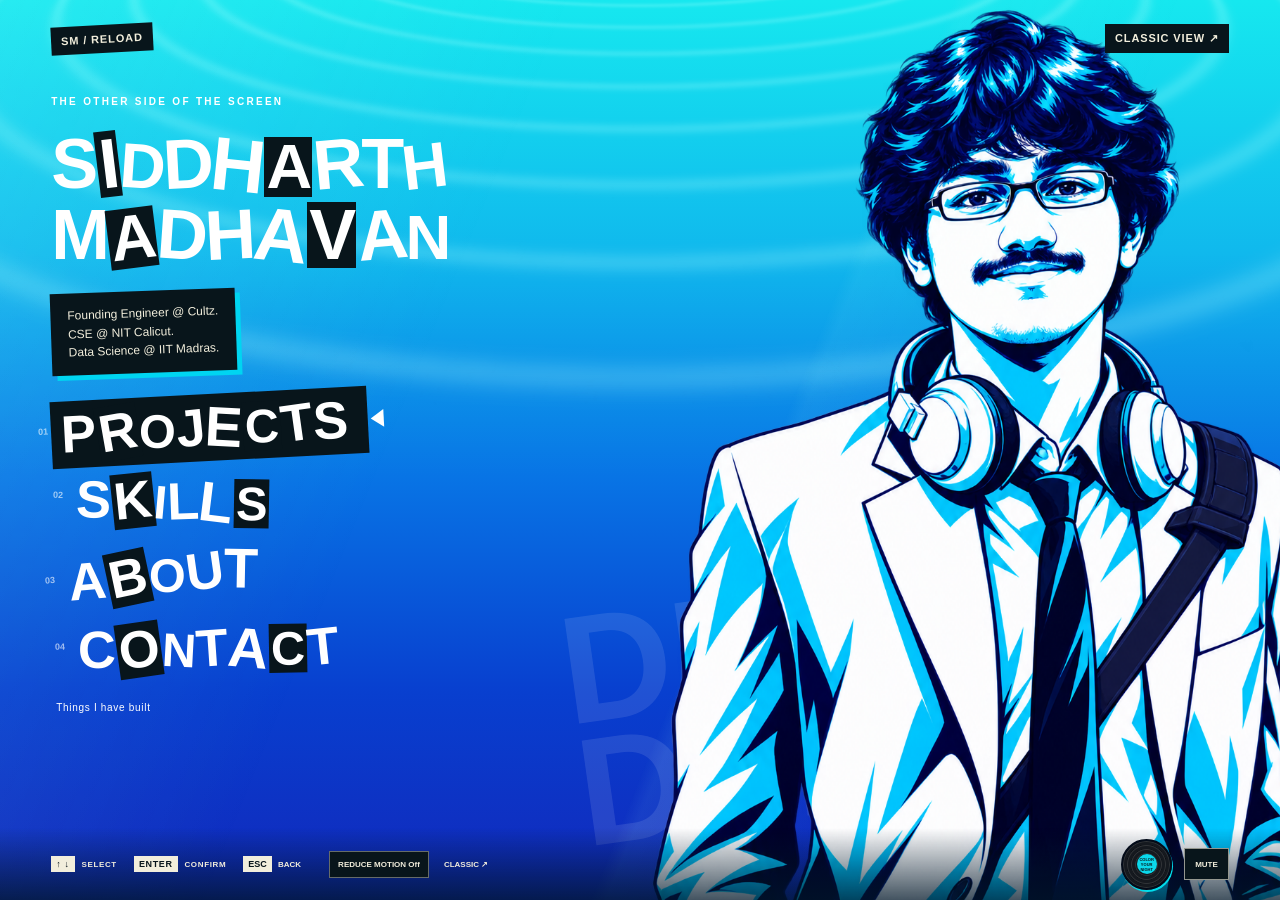
==== commit 68001fec: "Rebuild portfolio as five scenes with upright blinking portrait" ====
--- a/index.html
+++ b/index.html
@@ -1,37 +1,11 @@
 <!doctype html>
-<html lang="en"><head><meta charset="utf-8"><meta name="viewport" content="width=device-width,initial-scale=1"><meta name="theme-color" content="#0038c9"><meta name="description" content="Siddharth Madhavan — Founding Engineer at Cultz. Computer Science at NIT Calicut, Data Science at IIT Madras. Software, AI, projects, and leadership."><title>Siddharth Madhavan — Portfolio Reload</title><link rel="icon" href="assets/favicon.svg" type="image/svg+xml"><link rel="stylesheet" href="style.css?v=20261017-7f"><script src="app.js?v=20261017-6" defer></script><script src="audio-engine.js?v=20261017-7" defer></script><script src="music.js?v=20261017-7" defer></script><script src="effects.js?v=20261017-7" defer></script><script>try{if(!location.hash&&!matchMedia('(prefers-reduced-motion: reduce)').matches&&localStorage.getItem('portfolio-reduce-motion')!=='true')document.documentElement.classList.add('intro-ready')}catch{}</script><link rel="preload" as="image" href="assets/siddharth-shoulder.webp"><script src="intro.js?v=20261017-7" defer></script></head>
-<body><a class="skip-link" href="classic.html">Skip to text-first portfolio</a>
-<audio id="background-music" src="assets/color-your-night.mp3" loop preload="none"></audio><p id="music-status" class="sr-only" aria-live="polite"></p><main class="stage"><div class="face-intro"><div class="intro-art" aria-hidden="true"><span class="intro-word">RELOAD</span><span class="intro-name">SIDDHARTH MADHAVAN / PORTFOLIO</span></div><button id="skip-intro" type="button">SKIP INTRO ↗</button></div><div class="vinyl-player"><button class="vinyl-control" type="button" aria-label="Play music" aria-pressed="false"><span class="vinyl-disc" aria-hidden="true"><span class="vinyl-label">COLOR<br>YOUR<br>NIGHT</span></span><span class="record-action" aria-hidden="true"><b data-record-action>▶︎</b><small data-record-label>PLAY</small></span></button><button class="music-toggle vinyl-mute" type="button" aria-label="Mute all audio" aria-pressed="false"><span data-music-label>MUTE</span></button></div><div class="water" aria-hidden="true"></div><div class="ripples" aria-hidden="true"></div><div class="rays" aria-hidden="true"></div><div class="bubbles" aria-hidden="true"><i></i><i></i><i></i><i></i><i></i><i></i><i></i><i></i><i></i><i></i><i></i><i></i></div>
-<div class="side-number" aria-hidden="true">01</div><div class="portrait-wrap" data-face-x=".60" data-face-y=".39"><img class="portrait-source" src="assets/siddharth-shoulder.webp" alt="" hidden><svg class="portrait" viewBox="0 0 1070 1470" role="img" aria-label="White and cobalt-blue illustration of Siddharth, upside down"><defs><filter id="hair-soft-edge"><feGaussianBlur stdDeviation="25"/></filter><mask id="hair-blend" maskUnits="userSpaceOnUse" x="0" y="0" width="1070" height="1470"><rect width="1070" height="1470" fill="white"/><path d="M0 0 H500 C450 150 390 240 340 330 C280 420 240 500 205 590 C150 700 100 800 85 880 L0 900 Z" fill="black" filter="url(#hair-soft-edge)"/></mask><clipPath id="blink-eyes"><polygon points="578,392 676,394 710,468 588,472"/><polygon points="798,449 858,453 887,525 801,513"/></clipPath></defs><g mask="url(#hair-blend)"><image href="assets/siddharth-shoulder.webp" width="1070" height="1470"/><g transform="translate(645 1125)"><g class="tie-sway"><image href="assets/siddharth-tie.webp" x="-165.6" y="-45" width="340.56" height="598.32"/></g></g><image class="blink-layer" href="assets/siddharth-shoulder-blink.webp" width="1070" height="1470" clip-path="url(#blink-eyes)"/></g></svg></div>
-<header class="identity"><a href="#persona"><span class="eyebrow">THE PORTFOLIO / RELOAD</span><h1>SIDDHARTH<br>MADHAVAN<span class="identity-dot">.</span></h1></a><p>CSE @ NIT CALICUT · DATA SCIENCE @ IIT MADRAS</p></header>
-<div class="vertical-word" aria-hidden="true">PORTFOLIO</div><nav class="menu" aria-label="Portfolio sections"><a class="menu-item" href="#persona" data-description="Meet the person behind the code" style="--angle:-13deg;--shift:0vw"><span class="menu-label">PERSONA</span><span class="menu-index">01</span></a>
-<a class="menu-item" href="#projects" data-description="Explore my projects" style="--angle:-9deg;--shift:5vw"><span class="menu-label">PROJECT</span><span class="menu-index">02</span></a>
-<a class="menu-item" href="#coursework" data-description="Explore skills &amp; coursework" style="--angle:-14deg;--shift:-2vw"><span class="menu-label">SKILL</span><span class="menu-index">03</span></a>
-<a class="menu-item" href="#achievements" data-description="View achievements" style="--angle:-7deg;--shift:5vw"><span class="menu-label">STATS</span><span class="menu-index">04</span></a>
-<a class="menu-item" href="#education" data-description="View my education" style="--angle:-11deg;--shift:-1vw"><span class="menu-label">EDUCATION</span><span class="menu-index">05</span></a>
-<a class="menu-item" href="#current" data-description="Explore engineering &amp; leadership" style="--angle:-5deg;--shift:4vw"><span class="menu-label">CURRENT</span><span class="menu-index">06</span></a>
-<a class="menu-item" href="#contact" data-description="Get in touch" style="--angle:-8deg;--shift:-2vw"><span class="menu-label">SOCIAL LINK</span><span class="menu-index">07</span></a>
-<a class="menu-item" href="#system" data-description="Settings & credits" style="--angle:2deg;--shift:4vw"><span class="menu-label">SYSTEM</span><span class="menu-index">08</span></a></nav>
-<div class="identity-footer"><span class="status-dot"></span> STUDENT. BUILDER. ALWAYS CURIOUS.<a href="classic.html">TEXT VERSION ↗</a></div>
-<footer class="commands"><p id="selection-description" aria-live="polite">Meet the person behind the code</p><div class="command-rule"><span>Command</span></div><div class="keys"><span><kbd>↑↓</kbd> Select</span><span><kbd>ENTER</kbd> Confirm</span><span><kbd>ESC</kbd> Close</span></div></footer>
-</main><dialog id="detail-dialog" aria-label="Portfolio details"><div class="detail-top"><span>PORTFOLIO / <span id="detail-name">PERSONA</span></span><div class="detail-actions"><button class="music-toggle" type="button" aria-label="Mute all audio" aria-pressed="false"><span data-music-label>MUTE</span></button><button id="close-panel" aria-label="Close details">ESC <span>×</span></button></div></div><div class="detail-scroll"><section id="persona" class="section"><h2>Persona</h2><p class="eyebrow">Siddharth Madhavan / Engineer &amp; student</p><h3>Building across software, AI, and communities.</h3><p>Founding Engineer at <strong>Cultz</strong>, building a production college event registration platform across iOS, web, and backend services.</p><p>Studying Computer Science and Engineering at <strong>NIT Calicut</strong> and Data Science and Applications at <strong>IIT Madras (Online)</strong>.</p><p>My work spans distributed computing, AI fairness, and full-stack platforms. I also lead AI-focused student initiatives as the OpenAI Student Collective Campus Lead at NIT Calicut.</p><div class="profile-tags"><span>Software engineering</span><span>Artificial intelligence</span><span>Distributed systems</span><span>Community leadership</span></div><p>Explore my projects, engineering work, and leadership experience.</p></section><section class="section" id="current"><h2>Experience &amp; Leadership</h2><article class="project-item"><div class="project-title"><b>Founding Engineer · Cultz</b><span class="project-status">July 2026 – Present</span></div><p class="gray">Kozhikode, Kerala</p><p>Develop and maintain a production event registration platform used by colleges, building features across Swift (iOS), React, and a Python backend.</p><p>Implement new functionality and resolve production issues across mobile clients and backend services, working with a cross-platform engineering team to design, test, and deploy updates.</p></article><article class="project-item"><div class="project-title"><b>Campus Lead · OpenAI Student Collective</b><span class="project-status">September 2026 – Present</span></div><p>Selected as 1 of 100 Campus Leads across India for the inaugural cohort. Serve as Campus Lead at NIT Calicut, organizing AI-focused workshops, community sessions, and student initiatives.</p></article><article class="project-item"><div class="project-title"><b>Ethics and Elections Secretary</b><span class="project-status">June 2026 – Present</span></div><p class="gray">Student Executive Council · IIT Madras BS</p><p>Managed the end-to-end House Council election process, coordinating nominations, vetting, campaigning, voting, and result declaration through the institute’s election portal.</p><p>Oversaw election administration supporting <strong>147 nominations</strong>, <strong>67 accepted candidates</strong>, and <strong>3,242 votes</strong>, while resolving candidate queries and communicating procedures and timelines.</p></article></section>
-<section class="section" id="projects"><h2>Projects</h2><div class="project-list">
-<article class="project-item"><div class="project-title"><a href="https://github.com/SiddharthMadhavan/unveil"><b>Unveil</b></a><span class="project-status">AI Bias Auditing Platform</span></div><p>Architected and built an end-to-end platform for evaluating the fairness, transparency, and compliance of machine learning models.</p><p class="gray">Implemented sensitive attribute detection, disparate impact measurement, proxy feature identification, and fairness metric computation.</p><p class="gray">Google AI Solution Challenge</p></article>
-<article class="project-item"><div class="project-title"><a href="https://github.com/SiddharthMadhavan/fused-into-development"><b>VendorHub</b></a><span class="project-status">Top 23 of ~400 teams</span></div><p>Contributed to a full-stack hyperlocal e-commerce platform supporting vendor onboarding, order management, AI-powered search, Razorpay payments, refunds, and inventory management.</p><p class="gray">Collaborated in a four-member team on separate buyer, vendor, and admin portals.</p><p class="gray">DevFusion 2.0 · IIT Bombay</p></article>
-<article class="project-item"><div class="project-title"><a href="https://github.com/Jay-Jay-Tee/the-grid-x"><b>Grid-X</b></a><span class="project-status">4th Place</span></div><p>Built the desktop GUI and implemented WebSocket/REST connectivity for a Docker-based distributed computing platform supporting remote code execution across worker nodes.</p><p class="gray">CODEinit 2026 · NIT Calicut</p><div class="project-links"><a href="https://github.com/Jay-Jay-Tee/the-grid-x">Repository ↗</a></div></article>
-<article class="project-item"><div class="project-title"><a href="https://github.com/Jay-Jay-Tee/inbox-zero"><b>InboxZero AI</b></a><span class="project-status">Chrome Extension</span></div><p class="gray">Chrome extension for intelligent email management and inbox organization, focused on automated categorization and workflow assistance for high-volume inboxes.</p><p class="gray">AZ Chrome Extension Hackathon</p><div class="project-links"><a href="https://github.com/Jay-Jay-Tee/inbox-zero">Repository ↗</a></div></article>
-<article class="project-item"><div class="project-title"><a href="https://github.com/Jay-Jay-Tee/genescope"><b>GeneScope</b></a><span class="project-status">Biological Data Analysis</span></div><p class="gray">Computational tool for exploring biological data and extracting insights from gene-related datasets, built to examine the overlap between biology and data analysis.</p><p class="gray">ChangeMaker Hackathon</p><div class="project-links"><a href="https://github.com/Jay-Jay-Tee/genescope">Repository ↗</a></div></article>
-<article class="project-item"><div class="project-title"><a href="https://github.com/Jay-Jay-Tee/meditrack-ai"><b>MediTrack AI</b></a><span class="project-status">Shortlisted</span></div><p class="gray">AI-assisted healthcare tracking concept focused on organizing and monitoring patient data, developed during Convolve 4.0 and shortlisted for the second round.</p><div class="project-links"><a href="https://github.com/Jay-Jay-Tee/meditrack-ai">Repository ↗</a></div></article>
-<article class="project-item"><div class="project-title"><a href="https://github.com/SiddharthMadhavan/vredefort"><b>VredeFort</b></a><span class="project-status">Emergency Simulation</span></div><p>Collaborative Bengaluru emergency-simulation project with interactive road-network exploration, traffic scenarios, and hospital/fire-service access analysis.</p><p class="gray">Python · CustomTkinter · OpenStreetMap</p><div class="project-links"><a href="https://github.com/SiddharthMadhavan/vredefort">Repository ↗</a></div></article>
-<article class="project-item"><div class="project-title"><a href="https://github.com/SiddharthMadhavan/heatwatch"><b>Thermal Watch</b></a><span class="project-status">SIH · Results Awaited</span></div><p>Led Team DedSec’s geospatial prototype for reviewing thermal anomalies with NASA FIRMS observations, industrial context, map-based evidence, and analyst-approved owner alerts.</p><p class="gray">Python · FastAPI · React · TypeScript · PostGIS · MapLibre. Functional prototype, not a validated fire alarm.</p><div class="project-links"><a href="https://github.com/SiddharthMadhavan/heatwatch">Repository ↗</a></div></article>
-<article class="project-item"><div class="project-title"><a href="https://github.com/SiddharthMadhavan/chip8-emulator"><b>CHIP-8 Emulator / LAN Pong</b></a><span class="project-status">Top 27 of ~250 · Tathack Finals</span></div><p>Extended a CHIP-8 emulator with LAN multiplayer Pong, host/join menus, networking, and automated network/UI tests.</p><p class="gray">C++ · SDL2 · TCP. Built on the TatHack-Tathva CHIP-8 starter.</p><div class="project-links"><a href="https://github.com/SiddharthMadhavan/chip8-emulator">Repository ↗</a></div></article>
-<article class="project-item"><div class="project-title"><a href="https://github.com/SiddharthMadhavan/bits-and-bobs-deployment"><b>RepoSense</b></a><span class="project-status">Team Project</span></div><p>Team-built VS Code extension for codebase health reports, dependency visualization, AI-assisted review, documentation, and security findings. Contributed deployment, backend configuration, and integration fixes.</p><p class="gray">TypeScript · Python · FastAPI · D3.js · IBM watsonx. IBM Bob Hackathon 2026.</p><div class="project-links"><a href="https://github.com/SiddharthMadhavan/bits-and-bobs-deployment">Repository ↗</a></div></article>
-<article class="project-item"><div class="project-title"><a href="https://github.com/SiddharthMadhavan/weblogv3"><b>Web Log Analysis V4</b></a><span class="project-status">Data Analytics</span></div><p>Streamlit application for exploring uploaded server-log CSVs, visualizing page views and status codes, and analyzing website traffic.</p><p class="gray">Python · Streamlit · pandas · Plotly · statsmodels</p><div class="project-links"><a href="https://github.com/SiddharthMadhavan/weblogv3">Repository ↗</a></div></article>
-<article class="project-item"><div class="project-title"><a href="https://github.com/SiddharthMadhavan/finalproject1"><b>Restaurant Analytics Dashboard</b></a><span class="project-status">Data Visualization</span></div><p>Interactive dashboard for exploring a Zomato restaurant dataset by country, city, and rating, with restaurant counts and visual comparisons.</p><p class="gray">Python · Dash · Plotly · pandas</p><div class="project-links"><a href="https://github.com/SiddharthMadhavan/finalproject1">Repository ↗</a></div></article>
-</div></section>
-<section class="section" id="achievements"><h2>Achievements</h2><div class="achievement-grid"><div class="achievement"><strong>1 of 100</strong><span class="gray">Selected across India for OpenAI Student Collective from approximately 10,000 applicants</span></div><div class="achievement"><strong>Top 27 Teams</strong><span class="gray">CHIP-8 · Shortlisted for Tathack Finals from approximately 250 teams</span></div><div class="achievement"><strong>1st Place</strong><span class="gray">nitc CTF</span></div><div class="achievement"><strong>2nd Place</strong><span class="gray">NullPointer CTF</span></div><div class="achievement"><strong>4th Place</strong><span class="gray">Grid-X · CODEinit 2026 · NIT Calicut</span></div><div class="achievement"><strong>Top 23</strong><span class="gray">VendorHub · ~400 teams · DevFusion 2.0 · IIT Bombay</span></div></div></section>
-<section class="section" id="education"><h2>Education</h2><div class="split"><div class="panel"><h3>B.Tech Computer Science and Engineering</h3><p>National Institute of Technology Calicut</p><p class="gray">Started August 2025 · Expected August 2029</p></div><div class="panel"><h3>B.S. Data Science and Applications</h3><p>Indian Institute of Technology Madras (Online)</p><p class="gray">Started May 2025 · Expected December 2029</p></div></div></section>
-<section class="section" id="coursework">
+<html lang="en"><head><meta charset="utf-8"><meta name="viewport" content="width=device-width,initial-scale=1"><meta name="theme-color" content="#09d7ec"><meta name="description" content="Siddharth Madhavan — software, AI, projects and communities. Founding Engineer at Cultz, CSE at NIT Calicut and Data Science at IIT Madras."><title>Siddharth Madhavan — Portfolio Reload</title><link rel="icon" href="assets/favicon.svg"><link rel="stylesheet" href="scenes.css"><link rel="preload" as="image" href="assets/siddharth-home-upright.png"><link rel="preload" as="image" href="assets/siddharth-home-upright-blink.png"><script src="scenes.js" defer></script><script src="audio-engine.js" defer></script><script src="music.js" defer></script><script src="effects.js" defer></script></head>
+<body data-scene="home"><a class="skip-link" href="classic.html">Skip to complete text-first portfolio</a><audio id="background-music" src="assets/color-your-night.mp3" loop preload="none"></audio><p id="music-status" class="sr-only" aria-live="polite"></p>
+<header class="scene-nav"><a href="#home" class="brand" aria-label="Home">SM / RELOAD</a><nav aria-label="Scene navigation"><a href="#projects">Projects</a><a href="#skills">Skills</a><a href="#about">About</a><a href="#contact">Contact</a></nav><a href="classic.html" class="classic-link">CLASSIC VIEW ↗</a></header>
+<main id="main">
+<section class="scene home is-active" id="home" aria-labelledby="home-title"><div class="water" aria-hidden="true"></div><div class="bubbles" aria-hidden="true"><i></i><i></i><i></i><i></i><i></i><i></i><i></i><i></i><i></i></div><div class="portrait-wrap revised-portrait"><svg class="portrait revised-home-art" viewBox="0 0 1024 1536" role="img" aria-label="Upright white and cyan illustration of Siddharth with glasses and headphones"><defs><clipPath id="upright-eye-mask"><polygon points="539,294 609,289 628,307 610,323 547,326 532,310"/><polygon points="680,278 742,277 756,291 744,310 681,311 669,294"/></clipPath></defs><image class="home-portrait-base" href="assets/siddharth-home-upright.png" width="1024" height="1536"/><image class="blink-layer home-blink" href="assets/siddharth-home-upright-blink.png" width="1024" height="1536" clip-path="url(#upright-eye-mask)"/></svg></div><div class="home-copy"><p class="eyebrow">THE OTHER SIDE OF THE SCREEN</p><h1 id="home-title" aria-label="Siddharth Madhavan" class="collage"><span style="--r:0deg">S</span><span style="--r:-7deg" class="cut">I</span><span style="--r:4deg">D</span><span style="--r:-3deg">D</span><span style="--r:6deg">H</span><span style="--r:0deg" class="cut">A</span><span style="--r:-5deg">R</span><span style="--r:0deg">T</span><span style="--r:-7deg">H</span><br><span style="--r:0deg">M</span><span style="--r:-7deg" class="cut">A</span><span style="--r:4deg">D</span><span style="--r:-3deg">H</span><span style="--r:6deg">A</span><span style="--r:0deg" class="cut">V</span><span style="--r:-5deg">A</span><span style="--r:0deg">N</span></h1><p class="bio">Founding Engineer @ Cultz.<br>CSE @ NIT Calicut.<br>Data Science @ IIT Madras.</p><nav class="menu" aria-label="Choose a scene"><a href="#projects" aria-label="Projects" class="menu-item is-selected" data-description="Things I have built"><span><span style="--r:0deg">P</span><span style="--r:-7deg" class="cut">R</span><span style="--r:4deg">O</span><span style="--r:-3deg">J</span><span style="--r:6deg">E</span><span style="--r:0deg" class="cut">C</span><span style="--r:-5deg">T</span><span style="--r:0deg">S</span></span><small>01</small></a><a href="#skills" aria-label="Skills" class="menu-item" data-description="Tools, ideas and foundations"><span><span style="--r:0deg">S</span><span style="--r:-7deg" class="cut">K</span><span style="--r:4deg">I</span><span style="--r:-3deg">L</span><span style="--r:6deg">L</span><span style="--r:0deg" class="cut">S</span></span><small>02</small></a><a href="#about" aria-label="About" class="menu-item" data-description="The person behind the code"><span><span style="--r:0deg">A</span><span style="--r:-7deg" class="cut">B</span><span style="--r:4deg">O</span><span style="--r:-3deg">U</span><span style="--r:6deg">T</span></span><small>03</small></a><a href="#contact" aria-label="Contact" class="menu-item" data-description="Let’s make something"><span><span style="--r:0deg">C</span><span style="--r:-7deg" class="cut">O</span><span style="--r:4deg">N</span><span style="--r:-3deg">T</span><span style="--r:6deg">A</span><span style="--r:0deg" class="cut">C</span><span style="--r:-5deg">T</span></span><small>04</small></a></nav><p id="selection-description" class="selection-description" aria-live="polite">Things I have built</p></div><span class="watermark" aria-hidden="true">DIVE<br>DEEPER.</span></section>
+<section class="scene projects" id="projects" aria-labelledby="projects-title" hidden><div class="scene-heading"><p class="eyebrow">SELECTED WORK / 12 REPOSITORIES</p><h2 id="projects-title" aria-label="Projects" class="collage"><span style="--r:0deg">P</span><span style="--r:-7deg" class="cut">R</span><span style="--r:4deg">O</span><span style="--r:-3deg">J</span><span style="--r:6deg">E</span><span style="--r:0deg" class="cut">C</span><span style="--r:-5deg">T</span><span style="--r:0deg">S</span></h2><p>Experiments, team builds, and things that made it out of the notebook.</p></div><div class="projects-scroll scene-scroll" tabindex="0" aria-label="All twelve projects"><div class="project-grid"><article class="project-item featured" style="--order:0"><span class="category">AI / FAIRNESS</span><div class="project-title"><a href="https://github.com/SiddharthMadhavan/unveil"><b>Unveil</b></a><span class="project-status">AI Bias Auditing Platform</span></div><p data-excerpt="true">Architected and built an end-to-end platform for evaluating the fairness, transparency, and compliance of machine learning models.</p><details class="project-description"><summary>READ DETAILS +</summary><p>Architected and built an end-to-end platform for evaluating the fairness, transparency, and compliance of machine learning models.</p><p class="gray">Implemented sensitive attribute detection, disparate impact measurement, proxy feature identification, and fairness metric computation.</p><p class="gray">Google AI Solution Challenge</p></details><a class="project-cta" href="https://github.com/SiddharthMadhavan/unveil">VIEW REPOSITORY ↗</a></article><article class="project-item featured" style="--order:1"><span class="category">FULL STACK</span><div class="project-title"><a href="https://github.com/SiddharthMadhavan/fused-into-development"><b>VendorHub</b></a><span class="project-status">Top 23 of ~400 teams</span></div><p data-excerpt="true">Contributed to a full-stack hyperlocal e-commerce platform supporting vendor onboarding, order management, AI-powered search, Razorpay payments, refunds, and inventory management.</p><details class="project-description"><summary>READ DETAILS +</summary><p>Contributed to a full-stack hyperlocal e-commerce platform supporting vendor onboarding, order management, AI-powered search, Razorpay payments, refunds, and inventory management.</p><p class="gray">Collaborated in a four-member team on separate buyer, vendor, and admin portals.</p><p class="gray">DevFusion 2.0 · IIT Bombay</p></details><a class="project-cta" href="https://github.com/SiddharthMadhavan/fused-into-development">VIEW REPOSITORY ↗</a></article><article class="project-item featured" style="--order:2"><span class="category">DISTRIBUTED SYSTEMS</span><div class="project-title"><a href="https://github.com/Jay-Jay-Tee/the-grid-x"><b>Grid-X</b></a><span class="project-status">4th Place</span></div><p data-excerpt="true">Built the desktop GUI and implemented WebSocket/REST connectivity for a Docker-based distributed computing platform supporting remote code execution across worker nodes.</p><details class="project-description"><summary>READ DETAILS +</summary><p>Built the desktop GUI and implemented WebSocket/REST connectivity for a Docker-based distributed computing platform supporting remote code execution across worker nodes.</p><p class="gray">CODEinit 2026 · NIT Calicut</p><div class="project-links"><a href="https://github.com/Jay-Jay-Tee/the-grid-x">Repository ↗</a></div></details><a class="project-cta" href="https://github.com/Jay-Jay-Tee/the-grid-x">VIEW REPOSITORY ↗</a></article><article class="project-item repo-card" style="--order:3"><span class="category">BROWSER / AI</span><div class="project-title"><a href="https://github.com/Jay-Jay-Tee/inbox-zero"><b>InboxZero AI</b></a><span class="project-status">Chrome Extension</span></div><p data-excerpt="true" class="gray">Chrome extension for intelligent email management and inbox organization, focused on automated categorization and workflow assistance for high-volume inboxes.</p><details class="project-description"><summary>READ DETAILS +</summary><p class="gray">Chrome extension for intelligent email management and inbox organization, focused on automated categorization and workflow assistance for high-volume inboxes.</p><p class="gray">AZ Chrome Extension Hackathon</p><div class="project-links"><a href="https://github.com/Jay-Jay-Tee/inbox-zero">Repository ↗</a></div></details><a class="project-cta" href="https://github.com/Jay-Jay-Tee/inbox-zero">VIEW REPOSITORY ↗</a></article><article class="project-item repo-card" style="--order:4"><span class="category">BIO / DATA</span><div class="project-title"><a href="https://github.com/Jay-Jay-Tee/genescope"><b>GeneScope</b></a><span class="project-status">Biological Data Analysis</span></div><p data-excerpt="true" class="gray">Computational tool for exploring biological data and extracting insights from gene-related datasets, built to examine the overlap between biology and data analysis.</p><details class="project-description"><summary>READ DETAILS +</summary><p class="gray">Computational tool for exploring biological data and extracting insights from gene-related datasets, built to examine the overlap between biology and data analysis.</p><p class="gray">ChangeMaker Hackathon</p><div class="project-links"><a href="https://github.com/Jay-Jay-Tee/genescope">Repository ↗</a></div></details><a class="project-cta" href="https://github.com/Jay-Jay-Tee/genescope">VIEW REPOSITORY ↗</a></article><article class="project-item repo-card" style="--order:5"><span class="category">HEALTH / AI</span><div class="project-title"><a href="https://github.com/Jay-Jay-Tee/meditrack-ai"><b>MediTrack AI</b></a><span class="project-status">Shortlisted</span></div><p data-excerpt="true" class="gray">AI-assisted healthcare tracking concept focused on organizing and monitoring patient data, developed during Convolve 4.0 and shortlisted for the second round.</p><details class="project-description"><summary>READ DETAILS +</summary><p class="gray">AI-assisted healthcare tracking concept focused on organizing and monitoring patient data, developed during Convolve 4.0 and shortlisted for the second round.</p><div class="project-links"><a href="https://github.com/Jay-Jay-Tee/meditrack-ai">Repository ↗</a></div></details><a class="project-cta" href="https://github.com/Jay-Jay-Tee/meditrack-ai">VIEW REPOSITORY ↗</a></article><article class="project-item repo-card" style="--order:0"><span class="category">SIMULATION</span><div class="project-title"><a href="https://github.com/SiddharthMadhavan/vredefort"><b>VredeFort</b></a><span class="project-status">Emergency Simulation</span></div><p data-excerpt="true">Collaborative Bengaluru emergency-simulation project with interactive road-network exploration, traffic scenarios, and hospital/fire-service access analysis.</p><details class="project-description"><summary>READ DETAILS +</summary><p>Collaborative Bengaluru emergency-simulation project with interactive road-network exploration, traffic scenarios, and hospital/fire-service access analysis.</p><p class="gray">Python · CustomTkinter · OpenStreetMap</p><div class="project-links"><a href="https://github.com/SiddharthMadhavan/vredefort">Repository ↗</a></div></details><a class="project-cta" href="https://github.com/SiddharthMadhavan/vredefort">VIEW REPOSITORY ↗</a></article><article class="project-item repo-card" style="--order:1"><span class="category">GEOSPATIAL</span><div class="project-title"><a href="https://github.com/SiddharthMadhavan/heatwatch"><b>Thermal Watch</b></a><span class="project-status">SIH · Results Awaited</span></div><p data-excerpt="true">Led Team DedSec’s geospatial prototype for reviewing thermal anomalies with NASA FIRMS observations, industrial context, map-based evidence, and analyst-approved owner alerts.</p><details class="project-description"><summary>READ DETAILS +</summary><p>Led Team DedSec’s geospatial prototype for reviewing thermal anomalies with NASA FIRMS observations, industrial context, map-based evidence, and analyst-approved owner alerts.</p><p class="gray">Python · FastAPI · React · TypeScript · PostGIS · MapLibre. Functional prototype, not a validated fire alarm.</p><div class="project-links"><a href="https://github.com/SiddharthMadhavan/heatwatch">Repository ↗</a></div></details><a class="project-cta" href="https://github.com/SiddharthMadhavan/heatwatch">VIEW REPOSITORY ↗</a></article><article class="project-item repo-card" style="--order:2"><span class="category">SYSTEMS / C++</span><div class="project-title"><a href="https://github.com/SiddharthMadhavan/chip8-emulator"><b>CHIP-8 Emulator / LAN Pong</b></a><span class="project-status">Top 27 of ~250 · Tathack Finals</span></div><p data-excerpt="true">Extended a CHIP-8 emulator with LAN multiplayer Pong, host/join menus, networking, and automated network/UI tests.</p><details class="project-description"><summary>READ DETAILS +</summary><p>Extended a CHIP-8 emulator with LAN multiplayer Pong, host/join menus, networking, and automated network/UI tests.</p><p class="gray">C++ · SDL2 · TCP. Built on the TatHack-Tathva CHIP-8 starter.</p><div class="project-links"><a href="https://github.com/SiddharthMadhavan/chip8-emulator">Repository ↗</a></div></details><a class="project-cta" href="https://github.com/SiddharthMadhavan/chip8-emulator">VIEW REPOSITORY ↗</a></article><article class="project-item repo-card" style="--order:3"><span class="category">DEVELOPER TOOLS</span><div class="project-title"><a href="https://github.com/SiddharthMadhavan/bits-and-bobs-deployment"><b>RepoSense</b></a><span class="project-status">Team Project</span></div><p data-excerpt="true">Team-built VS Code extension for codebase health reports, dependency visualization, AI-assisted review, documentation, and security findings. Contributed deployment, backend configuration, and integration fixes.</p><details class="project-description"><summary>READ DETAILS +</summary><p>Team-built VS Code extension for codebase health reports, dependency visualization, AI-assisted review, documentation, and security findings. Contributed deployment, backend configuration, and integration fixes.</p><p class="gray">TypeScript · Python · FastAPI · D3.js · IBM watsonx. IBM Bob Hackathon 2026.</p><div class="project-links"><a href="https://github.com/SiddharthMadhavan/bits-and-bobs-deployment">Repository ↗</a></div></details><a class="project-cta" href="https://github.com/SiddharthMadhavan/bits-and-bobs-deployment">VIEW REPOSITORY ↗</a></article><article class="project-item repo-card" style="--order:4"><span class="category">ANALYTICS</span><div class="project-title"><a href="https://github.com/SiddharthMadhavan/weblogv3"><b>Web Log Analysis V4</b></a><span class="project-status">Data Analytics</span></div><p data-excerpt="true">Streamlit application for exploring uploaded server-log CSVs, visualizing page views and status codes, and analyzing website traffic.</p><details class="project-description"><summary>READ DETAILS +</summary><p>Streamlit application for exploring uploaded server-log CSVs, visualizing page views and status codes, and analyzing website traffic.</p><p class="gray">Python · Streamlit · pandas · Plotly · statsmodels</p><div class="project-links"><a href="https://github.com/SiddharthMadhavan/weblogv3">Repository ↗</a></div></details><a class="project-cta" href="https://github.com/SiddharthMadhavan/weblogv3">VIEW REPOSITORY ↗</a></article><article class="project-item repo-card" style="--order:5"><span class="category">DATA VISUALIZATION</span><div class="project-title"><a href="https://github.com/SiddharthMadhavan/finalproject1"><b>Restaurant Analytics Dashboard</b></a><span class="project-status">Data Visualization</span></div><p data-excerpt="true">Interactive dashboard for exploring a Zomato restaurant dataset by country, city, and rating, with restaurant counts and visual comparisons.</p><details class="project-description"><summary>READ DETAILS +</summary><p>Interactive dashboard for exploring a Zomato restaurant dataset by country, city, and rating, with restaurant counts and visual comparisons.</p><p class="gray">Python · Dash · Plotly · pandas</p><div class="project-links"><a href="https://github.com/SiddharthMadhavan/finalproject1">Repository ↗</a></div></details><a class="project-cta" href="https://github.com/SiddharthMadhavan/finalproject1">VIEW REPOSITORY ↗</a></article></div><a class="archive-link" href="classic.html#projects">Read all projects in classic view ↗</a></div><span class="project-ghost" aria-hidden="true">BUILD<br>BREAK<br>REPEAT</span></section>
+<section class="scene skills" id="skills" aria-labelledby="skills-title" hidden><span class="outline-word" aria-hidden="true">POTENTIAL</span><img class="skills-portrait" src="assets/siddharth-skills-profile.png" alt="Illustrated Siddharth with headphones"><div class="skills-content scene-scroll" tabindex="0" aria-label="Skills and coursework"><p class="eyebrow">TOOLS OF THE TRADE</p><h2 id="skills-title" aria-label="Skills" class="collage"><span style="--r:0deg">S</span><span style="--r:-7deg" class="cut">K</span><span style="--r:4deg">I</span><span style="--r:-3deg">L</span><span style="--r:6deg">L</span><span style="--r:0deg" class="cut">S</span></h2><div class="skill-band"><h3>AI / MACHINE LEARNING</h3><p>Python · SQL · Qdrant</p><p>Model fairness · Data analysis · AI-assisted workflows</p><div class="skill-stripe" aria-hidden="true"></div></div><div class="skill-band"><h3>CLOUD / ENGINEERING</h3><p>React · Swift / iOS · Python backends</p><p>Docker · Git · MySQL · REST · WebSocket</p><div class="skill-stripe" aria-hidden="true"></div></div><div class="skill-band"><h3>LANGUAGES / FOUNDATIONS</h3><p>C · Python · JavaScript · SQL</p><p>Algorithms · Data structures · Statistics · Linear algebra</p><div class="skill-stripe" aria-hidden="true"></div></div><a class="course-link" href="#coursework">FULL COURSEWORK ↘</a><details class="coursework" id="coursework"><summary>OPEN COURSEWORK DOSSIER +</summary>
 <h2>Skills &amp; Coursework</h2><p class="eyebrow">Languages, tools, and foundations</p><div class="profile-tags"><span>Python</span><span>C</span><span>SQL</span><span>JavaScript</span><span>Git</span><span>MySQL</span><span>Qdrant</span></div><h3>Engineering experience</h3><p>Swift (iOS), React, Python backends, Docker, WebSocket, and REST connectivity.</p><h3>Coursework</h3>
 
 <div class="split">
@@ -91,15 +65,7 @@
 </div>
 </div>
 </div>
-</section>
-<section class="section" id="contact">
-<h2>Contact</h2>
-<p class="gray">Open to collaborations, projects, and hackathons.</p>
-<p class="contact-links">
-<a href="https://github.com/SiddharthMadhavan">GitHub</a>
-<a href="https://www.linkedin.com/in/siddharth-madhavan-900544212/">LinkedIn</a>
-</p>
-<p>Email: <a href="mailto:siddharth.madhavan2007@gmail.com">siddharth.madhavan2007@gmail.com</a></p>
-<p>Phone: +91 89256 00688</p>
-</section><section id="system" class="section"><h2>System</h2><p class="eyebrow">Make yourself comfortable</p><button class="setting" id="motion-toggle" aria-pressed="false">Reduce motion <span>Off</span></button><p class="small">Your device’s reduced-motion preference is always respected.</p><h3>Controls</h3><p>↑ / ↓ or W / S to select. Enter to open. Escape to return. Tab to move between links and controls.</p><a class="text-link" href="classic.html">Read the text-first portfolio ↗</a><hr><p class="small">An independently built fan-inspired interface, inspired by Persona 3 Reload and <a href="https://github.com/deltea/p3r-pause-menu">deltea’s pause-menu recreation</a>. No reference game footage, fonts, or source code are included. Background music: Color Your Night, provided by the site owner. Character illustration generated from my photo.</p></section></div><div class="detail-bottom">SIDDHARTH MADHAVAN <span>CONTINUE EXPLORING ↗</span></div></dialog><noscript><div class="noscript">JavaScript is off. <a href="classic.html">Open the complete text-first portfolio.</a></div></noscript>
-</body></html>+</details></div></section>
+<section class="scene about" id="about" aria-labelledby="about-title" hidden><img class="about-background" src="assets/siddharth-about-reclining.png" alt=""><div class="about-label" aria-hidden="true">THE PERSON<br>BEHIND<br>THE CODE.</div><article class="dossier scene-scroll" tabindex="0" aria-label="About, experience, achievements and education"><p class="eyebrow">CONFIDENTIAL? NOT REALLY. / FILE 01</p><h2 id="about-title">ABOUT ME<span>PERSONNEL DOSSIER</span></h2><nav class="dossier-nav" aria-label="Dossier chapters"><a href="#current">EXPERIENCE</a><a href="#achievements">ACHIEVEMENTS</a><a href="#education">EDUCATION</a></nav><figure class="instant-photo"><div class="photo-crop"><img src="assets/1000112544(1).jpg" alt="Photograph of Siddharth at OpenAI DevDay Exchange Bengaluru"></div><figcaption>SIDDHARTH / DEVDAY EXCHANGE</figcaption></figure><div class="dossier-body"><h2>Persona</h2><p class="eyebrow">Siddharth Madhavan / Engineer &amp; student</p><h3>Building across software, AI, and communities.</h3><p>Founding Engineer at <strong>Cultz</strong>, building a production college event registration platform across iOS, web, and backend services.</p><p>Studying Computer Science and Engineering at <strong>NIT Calicut</strong> and Data Science and Applications at <strong>IIT Madras (Online)</strong>.</p><p>My work spans distributed computing, AI fairness, and full-stack platforms. I also lead AI-focused student initiatives as the OpenAI Student Collective Campus Lead at NIT Calicut.</p><div class="profile-tags"><span>Software engineering</span><span>Artificial intelligence</span><span>Distributed systems</span><span>Community leadership</span></div><p>Explore my projects, engineering work, and leadership experience.</p><h2 id="current">Experience &amp; Leadership</h2><article class="project-item"><div class="project-title"><b>Founding Engineer · Cultz</b><span class="project-status">July 2026 – Present</span></div><p class="gray">Kozhikode, Kerala</p><p>Develop and maintain a production event registration platform used by colleges, building features across Swift (iOS), React, and a Python backend.</p><p>Implement new functionality and resolve production issues across mobile clients and backend services, working with a cross-platform engineering team to design, test, and deploy updates.</p></article><article class="project-item"><div class="project-title"><b>Campus Lead · OpenAI Student Collective</b><span class="project-status">September 2026 – Present</span></div><p>Selected as 1 of 100 Campus Leads across India for the inaugural cohort. Serve as Campus Lead at NIT Calicut, organizing AI-focused workshops, community sessions, and student initiatives.</p></article><article class="project-item"><div class="project-title"><b>Ethics and Elections Secretary</b><span class="project-status">June 2026 – Present</span></div><p class="gray">Student Executive Council · IIT Madras BS</p><p>Managed the end-to-end House Council election process, coordinating nominations, vetting, campaigning, voting, and result declaration through the institute’s election portal.</p><p>Oversaw election administration supporting <strong>147 nominations</strong>, <strong>67 accepted candidates</strong>, and <strong>3,242 votes</strong>, while resolving candidate queries and communicating procedures and timelines.</p></article><h2 id="achievements">Achievements</h2><div class="achievement-grid"><div class="achievement"><strong>1 of 100</strong><span class="gray">Selected across India for OpenAI Student Collective from approximately 10,000 applicants</span></div><div class="achievement"><strong>Top 27 Teams</strong><span class="gray">CHIP-8 · Shortlisted for Tathack Finals from approximately 250 teams</span></div><div class="achievement"><strong>1st Place</strong><span class="gray">nitc CTF</span></div><div class="achievement"><strong>2nd Place</strong><span class="gray">NullPointer CTF</span></div><div class="achievement"><strong>4th Place</strong><span class="gray">Grid-X · CODEinit 2026 · NIT Calicut</span></div><div class="achievement"><strong>Top 23</strong><span class="gray">VendorHub · ~400 teams · DevFusion 2.0 · IIT Bombay</span></div></div><h2 id="education">Education</h2><div class="split"><div class="panel"><h3>B.Tech Computer Science and Engineering</h3><p>National Institute of Technology Calicut</p><p class="gray">Started August 2025 · Expected August 2029</p></div><div class="panel"><h3>B.S. Data Science and Applications</h3><p>Indian Institute of Technology Madras (Online)</p><p class="gray">Started May 2025 · Expected December 2029</p></div></div></div><p class="dossier-note">Independent fan-inspired portfolio, inspired by Persona 3 Reload and <a href="https://github.com/deltea/p3r-pause-menu">deltea’s pause-menu recreation</a>. Background music: Color Your Night, supplied by the owner. Interface sounds supplied by the owner. <br><br>Character illustrations based on my photos. <a href="classic.html">Complete classic portfolio ↗</a></p></article></section>
+<section class="scene contact" id="contact" aria-labelledby="contact-title" hidden><img class="train-background" src="assets/siddharth-contact-train.png" alt=""><div class="contact-content scene-scroll" tabindex="0" aria-label="Contact details and email composer"><p class="eyebrow">DON’T BE A STRANGER</p><h2 id="contact-title" aria-label="Contact" class="collage"><span style="--r:0deg">C</span><span style="--r:-7deg" class="cut">O</span><span style="--r:4deg">N</span><span style="--r:-3deg">T</span><span style="--r:6deg">A</span><span style="--r:0deg" class="cut">C</span><span style="--r:-5deg">T</span></h2><p class="contact-intro">Have a project in mind?<br>Let’s make the next stop a good one.<small>Open to collaborations, projects, and hackathons.</small></p><div class="social-tabs"><a href="https://github.com/SiddharthMadhavan">GITHUB ↗</a><a href="https://www.linkedin.com/in/siddharth-madhavan-900544212/">LINKEDIN ↗</a><a href="mailto:siddharth.madhavan2007@gmail.com">EMAIL ↗</a></div><form id="contact-form"><p class="form-note">COMPOSE AN EMAIL / opens your email app</p><label>Your name<input name="name" autocomplete="name" required maxlength="120"></label><label>Your email<input name="email" type="email" autocomplete="email" required maxlength="254"></label><label>Your message<textarea name="message" required rows="4" maxlength="5000"></textarea></label><button type="submit">COMPOSE EMAIL ↗</button><p id="compose-status" aria-live="polite">Nothing is sent from this website.</p></form><a class="direct-email" href="mailto:siddharth.madhavan2007@gmail.com">siddharth.madhavan2007@gmail.com</a></div></section>
+</main><footer class="hud"><div class="commands"><span><kbd>↑ ↓</kbd> SELECT</span><span><kbd>ENTER</kbd> CONFIRM</span><button id="back-home" type="button"><kbd>ESC</kbd> BACK</button></div><div class="preferences"><button id="motion-toggle" type="button" aria-pressed="false">REDUCE MOTION <span>Off</span></button><a href="classic.html">CLASSIC ↗</a></div><div class="vinyl-player"><button class="vinyl-control" type="button" aria-label="Play music" aria-pressed="false"><span class="vinyl-disc" aria-hidden="true"><span class="vinyl-label">COLOR<br>YOUR<br>NIGHT</span></span><span class="record-action"><b data-record-action>▶</b><small data-record-label>PLAY</small></span></button><button class="music-toggle" type="button" aria-label="Mute all audio" aria-pressed="false"><span data-music-label>MUTE</span></button></div></footer><div class="scene-wipe" aria-hidden="true"><i></i><i></i><i></i><i></i></div><noscript><div class="noscript">Open the <a href="classic.html">complete classic portfolio</a>.</div></noscript></body></html>
--- a/scenes.css
+++ b/scenes.css
@@ -0,0 +1,35 @@
+@charset "UTF-8";
+:root{--cyan:#0bd8eb;--ink:#08151b;--cream:#f2eedc;--display:Impact,'Arial Narrow','Franklin Gothic Medium',sans-serif;font-family:Arial,Helvetica,sans-serif;color:var(--ink);background:var(--cyan)}*{box-sizing:border-box}body{margin:0;overflow:hidden}button,input,textarea{font:inherit}button{cursor:pointer;border-radius:0}a{color:inherit}button,a{touch-action:manipulation;-webkit-tap-highlight-color:transparent}button:focus-visible,a:focus-visible,input:focus-visible,textarea:focus-visible,summary:focus-visible,[tabindex]:focus-visible{outline:3px solid #f84b44;outline-offset:4px}h1,h2,h3,p{margin-top:0}h2{font-family:var(--display);font-weight:900}.sr-only{position:absolute;width:1px;height:1px;margin:-1px;overflow:hidden;clip:rect(0,0,0,0)}.skip-link{position:fixed;top:-100px;left:20px;z-index:200;background:var(--cream);padding:14px}.skip-link:focus{top:15px}.eyebrow{font-size:10px;font-weight:900;letter-spacing:.23em;line-height:1.6}.scene{position:fixed;inset:0;width:100%;height:100svh;overflow:hidden;padding:85px 4vw 90px}.scene[hidden]{display:none!important}.scene-scroll{overflow:auto;overscroll-behavior:contain;scrollbar-width:thin;scrollbar-color:var(--ink) transparent}.scene-nav{position:fixed;left:4%;right:4%;top:24px;z-index:20;display:flex;align-items:center;gap:40px;font-size:11px;font-weight:900;letter-spacing:.08em}.scene-nav a{text-decoration:none}.brand{background:var(--ink);color:var(--cream);padding:8px 10px;transform:rotate(-3deg)}.scene-nav nav{display:flex;gap:25px}.scene-nav nav a{padding:6px 0;text-transform:uppercase;border-bottom:2px solid transparent}.scene-nav nav a[aria-current]{border-color:currentColor}.classic-link{margin-left:auto}body[data-scene=home] .scene-nav nav{visibility:hidden}body[data-scene=home] .scene-nav{color:white}.collage{font-family:var(--display);font-weight:900;letter-spacing:-.035em;line-height:.94}.collage>span,.menu-item>span>span{display:inline-block;transform:rotate(var(--r));position:relative}.collage .cut,.menu-item .cut{background:var(--ink);color:white;padding:0 .035em;margin:0 .015em}.collage>span:nth-child(3n),.menu-item>span>span:nth-child(3n){font-size:.9em}.collage>span:nth-child(5n),.menu-item>span>span:nth-child(5n){top:.035em;font-size:1.07em}.scene-heading h2,.skills h2,.contact h2{font-size:clamp(60px,6.9vw,108px);margin:10px 0 15px}.scene-heading>p:last-child{font-size:12px}
+/* Water home; same illustrated person, blink, tie, and calm idle movement. */
+.home{background:linear-gradient(180deg,#16e8ef 0%,#10b9ed 28%,#0874e5 53%,#083fcf 77%,#1228bb 100%);color:white}.water{position:absolute;inset:-12% -5% auto;height:37%;opacity:.6;background:repeating-radial-gradient(ellipse at 50% -45%,transparent 0 18px,#acffff90 20px 23px,transparent 26px 48px);transform:perspective(350px) rotateX(52deg) scale(1.5);filter:blur(2px)}.home:after{content:'';position:absolute;inset:0;pointer-events:none;background:linear-gradient(112deg,#96ffff22,transparent 35% 58%,#9dffff11 59%,transparent 72%)}.home-copy{position:relative;z-index:4;top:1vh;width:36%;max-width:530px}.home h1{font-size:clamp(50px,5.5vw,87px);margin:17px 0 22px}.bio{background:var(--ink);color:var(--cream);padding:13px 17px;line-height:1.55;font-size:12px;display:table;transform:rotate(-2deg);box-shadow:5px 5px 0 #00d5f1;margin-bottom:22px}.menu{display:flex;flex-direction:column;align-items:flex-start;gap:6px}.menu-item{font-family:var(--display);font-weight:900;font-size:clamp(32px,4.1vw,63px);text-decoration:none;line-height:1.04;padding:3px 20px 6px 10px;position:relative;transform:rotate(-3deg);white-space:nowrap}.menu-item:nth-child(2){transform:rotate(1deg);margin-left:15px}.menu-item:nth-child(3){transform:rotate(-5deg);margin-left:7px}.menu-item:nth-child(4){transform:rotate(-1deg);margin-left:17px}.menu-item small{font:900 9px Arial;position:absolute;left:-13px;top:35%;opacity:.6}.menu-item.is-selected{background:var(--ink);color:white}.menu-item.is-selected:after{content:'';position:absolute;right:-16px;top:36%;border-top:9px solid transparent;border-bottom:9px solid transparent;border-right:13px solid white}.selection-description{font-size:10px;letter-spacing:.07em;margin:20px 0 0 5px}.portrait-wrap{position:absolute;left:39%;top:-20%;width:68%;height:133%;z-index:2;transform:rotate(180deg);pointer-events:none;animation:portrait-drift 11s ease-in-out infinite}.portrait{width:100%;height:100%;object-fit:contain;overflow:visible}.portrait-source{display:none}.tie-sway{transform-origin:0 0;animation:tie-sway 7s ease-in-out infinite}.blink-layer{opacity:0;animation:blink 7.2s linear infinite}.watermark{position:absolute;right:3%;bottom:10%;font:900 12vw/.8 var(--display);opacity:.1;transform:rotate(-8deg);z-index:1}.bubbles{position:absolute;inset:0;pointer-events:none}.bubbles i{position:absolute;bottom:-30px;left:15%;border:1px solid #b4ffff88;border-radius:50%;width:9px;height:9px;animation:bubble 19s linear infinite}.bubbles i:nth-child(2n){width:17px;height:17px;animation-duration:25s;animation-delay:-7s;left:68%}.bubbles i:nth-child(3n){left:35%;animation-delay:-13s}.bubbles i:nth-child(4n){left:84%;animation-delay:-19s}.bubbles i:nth-child(5n){left:23%;animation-delay:-4s}
+/* All twelve genuine projects retain their descriptions and attribution. */
+.projects{background:repeating-linear-gradient(125deg,transparent 0 28px,#05345966 29px 30px,transparent 31px 58px),var(--cyan)}.projects .scene-heading{position:relative;z-index:1}.projects-scroll{position:relative;width:79%;height:calc(100% - 158px);padding:8px 18px 22px 2px;z-index:2}.project-grid{display:grid;grid-template-columns:repeat(3,minmax(0,1fr));gap:23px 19px}.project-item{padding:19px 17px 15px;background:var(--cream);box-shadow:6px 7px 0 var(--ink);border:2px solid var(--ink);position:relative;min-width:0;animation:card-enter .6s both;animation-delay:calc(var(--order,0)*75ms)}.project-item.featured{background:var(--ink);color:var(--cream);box-shadow:6px 7px 0 #007a98}.category{display:table;background:var(--ink);color:var(--cyan);font-size:8px;font-weight:900;letter-spacing:.1em;line-height:1.4;padding:4px 6px;margin:-26px 0 18px -9px;border:1px solid var(--cyan)}.project-title{display:flex;flex-direction:column;gap:8px;margin-bottom:12px}.project-title>b,.project-title a{font-family:var(--display);font-size:26px;font-weight:900;text-decoration:none;line-height:1.05}.project-status{font-size:9px;font-weight:bold;text-transform:uppercase;line-height:1.45}.project-item p{font-size:11px;line-height:1.55;margin-bottom:10px}.featured .project-status{color:var(--cyan)}.project-links{font-size:10px}.project-cta{display:table;background:var(--cyan);color:var(--ink);font-size:9px;font-weight:900;text-decoration:none;padding:8px 10px;margin-top:15px;border:1px solid var(--ink)}.archive-link{display:inline-block;background:var(--ink);color:var(--cream);font-size:11px;padding:12px;margin-top:27px}.project-ghost{position:absolute;right:-1vw;top:26%;font:900 9.5vw/.83 var(--display);writing-mode:vertical-rl;color:#063657;opacity:.35;transform:rotate(-5deg)}
+/* Categorical stripes express groups, never invented proficiency scores. */
+.skills{background:radial-gradient(var(--ink) .9px,transparent 1.2px) 0 0/4px 4px,var(--cyan)}.skills:after{content:'';position:absolute;inset:0;background:linear-gradient(90deg,#00e0ed 0%,#00e0eda6 37%,transparent 80%);pointer-events:none}.outline-word{position:absolute;top:22%;left:3%;font:900 19vw var(--display);color:transparent;-webkit-text-stroke:2px var(--ink);transform:rotate(-9deg);white-space:nowrap;opacity:.7}.skills-portrait{position:absolute;height:130%;width:69%;object-fit:contain;right:-10%;top:-15%;filter:contrast(1.15);mix-blend-mode:multiply}.skills-content{position:relative;z-index:3;width:47%;height:100%;padding-right:25px}.skill-band{margin:25px 0;background:var(--cyan);padding-bottom:1px}.skill-band h3{font:900 25px var(--display);color:var(--cream);background:var(--ink);padding:7px 12px;transform:skew(-6deg);margin-bottom:10px}.skill-band p{font-size:12px;line-height:1.6;font-weight:bold;margin-bottom:4px}.skill-stripe{margin:12px 0 0;height:12px;background:repeating-linear-gradient(130deg,var(--ink) 0 3px,transparent 3px 7px);animation:stripe-reveal .85s ease both}.skill-band:nth-of-type(2) .skill-stripe{animation-delay:100ms}.skill-band:nth-of-type(3) .skill-stripe{animation-delay:200ms}.coursework{background:var(--cream);border:2px solid var(--ink);padding:15px;font-size:12px;line-height:1.55;margin-top:27px}.coursework summary{font-weight:900;cursor:pointer}.coursework h2{font-size:30px;margin-top:20px}.coursework h3{font:900 23px var(--display)}.profile-tags{display:flex;flex-wrap:wrap;gap:8px}.profile-tags span{background:var(--ink);color:var(--cream);padding:5px 8px;font-size:10px}.coursework li{margin:8px 0}
+/* The paper scrolls independently of its fixed grayscale background. */
+.about{background:#202a2e}.about-background{position:absolute;width:73%;height:132%;top:-9%;left:-9%;object-fit:contain;filter:grayscale(1) contrast(1.7);opacity:.65;mix-blend-mode:luminosity}.about-label{position:absolute;left:5%;bottom:14%;font:900 7vw/.9 var(--display);color:var(--cream);transform:rotate(-5deg);text-shadow:5px 5px var(--ink)}body[data-scene=about] .scene-nav{color:var(--cream)}.dossier{position:absolute;right:4%;top:88px;bottom:89px;width:43%;background:var(--cream);padding:27px 29px 35px;box-shadow:-10px 12px 0 #0ddbea;border:2px solid var(--ink);transform:rotate(1deg)}.dossier>.eyebrow{font-size:8px}.dossier h2{font:900 38px var(--display);border-top:9px solid var(--cyan);padding-top:12px;margin-bottom:20px}.dossier h2 span{display:block;font:900 9px Arial;letter-spacing:.15em;margin-top:5px}.instant-photo{width:44%;float:right;transform:rotate(7deg);margin:5px 0 25px 25px;background:#fff;padding:8px 8px 12px;box-shadow:2px 4px 5px #0004;position:relative}.instant-photo:before{content:'';position:absolute;left:24%;top:-13px;width:54%;height:25px;background:#00d9eac9;transform:rotate(-8deg);z-index:1}.instant-photo img{display:block;width:100%;aspect-ratio:1/1.14;object-fit:cover;background:#0aa8c6}.instant-photo figcaption{font-size:6px;font-weight:900;padding-top:8px}.dossier-body h2{clear:both;font:900 25px var(--display);background:var(--ink);color:var(--cream);padding:7px 10px;border:0;margin:25px 0 13px;display:table}.dossier-body h3{font:900 23px/1.1 var(--display)}.dossier-body p,.dossier-body li{font-size:12px;line-height:1.65}.dossier-body .project-item{background:none;box-shadow:none;border:0;border-bottom:1px solid #08151b66;padding:5px 0 15px;margin:0 0 16px;animation:none}.dossier-body .project-title b{font-size:21px}.achievement{margin:12px 0;border-left:5px solid var(--cyan);padding-left:10px}.achievement strong{font:900 24px var(--display);display:block}.achievement span{font-size:11px;line-height:1.5;display:block}.dossier-note{clear:both;font-size:9px;border-top:2px solid var(--ink);padding-top:15px}.panel{border-bottom:1px solid #777;margin-bottom:15px}
+/* Original geometric train car, with replaceable illustrated character. */
+.contact{background:#0074d4}.train-art{position:absolute;inset:0 0 0 -2%;background:linear-gradient(0deg,#004c99 0 28%,#0870c4 28% 83%,#073768 83%);transform:skewY(-4deg);transform-origin:left center}.train-sign{position:absolute;left:11%;top:14%;width:28%;padding:9px;background:#062955;border:5px solid #068ccc;color:#31efff;font-size:10px;letter-spacing:.16em;text-align:center}.train-sign b{display:block;margin-top:5px;font:900 21px var(--display)}.train-windows{position:absolute;top:29%;left:3%;right:3%;height:26%;display:flex;gap:5%}.train-windows i{width:28%;border:13px solid #063b75;background:linear-gradient(140deg,#001b42 0 40%,#0876b6 40% 44%,#034878 44% 70%,#00a6cf 70% 73%,#042f65 73%);box-shadow:0 0 0 3px #00ace5}.train-doors{position:absolute;left:38%;top:22%;width:23%;height:63%;border:12px solid #0b3b6b;display:flex;gap:3px;background:#031b45}.train-doors span{width:50%;background:linear-gradient(#136ba9 0 12%,#032750 12% 58%,#0c669f 58%);border:3px solid #0482b8}.train-handles{position:absolute;left:7%;top:20%;font-size:51px;letter-spacing:7vw;color:#03c8ee}.train-seat{position:absolute;left:0;top:57%;width:38%;height:24%;background:repeating-linear-gradient(90deg,#00337b 0 14%,#086fc1 14% 15%);border:12px solid #022f71;border-top:15px solid #17ace0;transform:skewY(5deg)}.train-floor{position:absolute;bottom:0;left:0;right:0;height:20%;background:repeating-linear-gradient(110deg,transparent 0 90px,#00a5c944 92px 95px),linear-gradient(#033063,#004477)}.contact-character{position:absolute;left:0;bottom:-15%;width:47%;height:102%;object-fit:contain;filter:brightness(.7) saturate(1.5);mix-blend-mode:screen;opacity:.9}.contact-content{position:absolute;left:63%;right:4%;top:90px;bottom:88px;padding:0 10px 20px 3px}.contact .eyebrow{color:white}.contact h2{font-size:5.3vw;color:var(--cream);margin:7px 0 20px}.contact-intro{background:var(--cream);font:900 24px/1.13 var(--display);padding:17px 19px;margin-bottom:14px;transform:rotate(-2deg);box-shadow:5px 5px var(--ink)}.contact-intro small{display:block;font:11px/1.5 Arial;margin-top:10px}.social-tabs{display:flex;flex-wrap:wrap;gap:8px;margin:21px 0 15px}.social-tabs a{font-size:9px;font-weight:900;color:var(--cream);background:var(--ink);padding:10px;text-decoration:none;transform:rotate(-2deg)}#contact-form{background:var(--cream);padding:16px 19px;border:2px solid var(--ink);box-shadow:6px 6px var(--ink)}.form-note{font-size:8px;letter-spacing:.08em;font-weight:900}label{display:block;font-size:10px;font-weight:bold;margin-top:10px}input,textarea{display:block;width:100%;border:1px solid var(--ink);background:#fffdf3;color:var(--ink);padding:8px;margin-top:5px;border-radius:0;font-size:13px}textarea{resize:vertical;min-height:70px;max-height:200px}#contact-form button{margin-top:12px;background:var(--cyan);border:2px solid var(--ink);padding:10px 14px;font-size:10px;font-weight:900}#compose-status{font-size:9px;line-height:1.5;margin:10px 0 0}.direct-email{display:block;color:var(--cream);font-size:10px;overflow-wrap:anywhere;margin-top:19px}
+/* Persistent keyboard hints and vinyl, shared audio engine unchanged. */
+.hud{position:fixed;bottom:0;left:0;right:0;height:72px;z-index:21;display:flex;align-items:center;padding:12px 4%;gap:28px;pointer-events:none;color:var(--cream);background:linear-gradient(transparent,#001627bb)}.hud>*{pointer-events:auto}.commands{display:flex;align-items:center;gap:17px;font-size:8px;font-weight:900;letter-spacing:.08em}.commands span{white-space:nowrap}.commands button{background:none;color:inherit;border:0;font-size:8px;font-weight:900;padding:8px 0}kbd{font-family:Arial;font-size:9px;background:var(--cream);color:var(--ink);padding:3px 5px;margin-right:4px}.preferences{display:flex;gap:15px;align-items:center;font-size:8px;font-weight:900}.preferences button{font-size:8px;font-weight:900;border:1px solid #f2eedc66;color:inherit;background:var(--ink);padding:8px}.preferences a{text-decoration:none}.vinyl-player{margin-left:auto;display:flex;align-items:center;gap:12px}.vinyl-control{position:relative;background:transparent;border:0;padding:0;width:51px;height:51px;color:var(--cream)}.vinyl-disc{display:flex;align-items:center;justify-content:center;border:2px solid #030b19;border-radius:50%;width:100%;height:100%;background:repeating-radial-gradient(circle,#15191f 0 2px,#303337 3px,#080c12 4px);box-shadow:1px 2px 0 #00ddeb;animation:vinyl-spin 8s linear infinite;animation-play-state:paused}.is-playing .vinyl-disc{animation-play-state:running}.vinyl-label{background:var(--cyan);color:var(--ink);font-size:4px;font-weight:900;border-radius:50%;height:20px;width:20px;padding-top:3px;text-align:center}.record-action{position:absolute;inset:0;display:flex;flex-direction:column;align-items:center;justify-content:center;background:#001322d9;border-radius:50%;opacity:0;font-size:13px}.record-action small{font-size:7px}.vinyl-control:hover .record-action,.vinyl-control:focus-visible .record-action{opacity:1}.music-toggle{background:var(--ink);color:var(--cream);border:1px solid #f2eedc99;padding:8px 10px;font-size:8px;font-weight:900;min-height:32px}.music-toggle[aria-pressed=true]{color:var(--cyan)}.scene-wipe{position:fixed;inset:0;z-index:100;pointer-events:none;display:none;overflow:hidden}.scene-wipe i{position:absolute;inset:0;background:var(--cream);transform:translateX(-130%) skewX(-16deg);animation:wipe .73s cubic-bezier(.65,0,.25,1) both}.scene-wipe i:nth-child(2){background:#090f17;animation-delay:40ms}.scene-wipe i:nth-child(3){background:#baf6ec;animation-delay:80ms}.scene-wipe i:nth-child(4){background:var(--cyan);animation-delay:120ms}.is-transitioning .scene-wipe{display:block}.noscript{position:fixed;z-index:200;top:0;left:0;right:0;padding:20px;background:var(--cream)}
+@keyframes wipe{0%{transform:translateX(-130%) skewX(-16deg)}45%,55%{transform:translateX(0) skewX(-16deg)}100%{transform:translateX(130%) skewX(-16deg)}}@keyframes card-enter{from{opacity:0;transform:translateY(18px)}to{opacity:1;transform:translateY(0)}}@keyframes stripe-reveal{from{clip-path:inset(0 100% 0 0)}to{clip-path:inset(0)}}@keyframes portrait-drift{0%,100%{transform:rotate(180deg) translateY(0)}50%{transform:rotate(181deg) translateY(8px)}}@keyframes tie-sway{0%,100%{transform:rotate(-2deg)}50%{transform:rotate(3deg)}}@keyframes blink{0%,44%,47%,100%{opacity:0}45%,46%{opacity:1}}@keyframes bubble{to{transform:translate(30px,-110vh)}}@keyframes vinyl-spin{to{transform:rotate(360deg)}}
+@media(max-width:1050px){.scene-nav{gap:22px}.scene-nav nav{gap:18px}.home-copy{width:42%}.home h1{font-size:6vw}.home .eyebrow{font-size:8px}.portrait-wrap{left:34%;width:78%}.projects-scroll{width:88%}.project-ghost{opacity:.2}.project-item{padding:17px 13px}.project-title a{font-size:23px}.dossier{width:49%}.skills-content{width:53%}.skills-portrait{right:-18%;width:78%}.contact-content{left:56%}.contact h2{font-size:6vw}.preferences{gap:10px}.hud{gap:18px}}
+@media(max-width:700px){.scene{padding:82px 6% 93px}.scene-nav{left:6%;right:6%;top:18px;gap:12px;flex-wrap:wrap;font-size:8px}.scene-nav .brand{font-size:8px}.scene-nav nav{gap:12px;order:3;width:100%}.classic-link{font-size:8px}.home-copy{width:65%;top:6vh}.home h1{font-size:10vw;margin:14px 0 20px}.home .eyebrow{font-size:7px;max-width:90%}.bio{font-size:10px;padding:10px 12px;max-width:93%;margin-bottom:26px}.menu{gap:12px}.menu-item{font-size:9.5vw;padding-right:14px}.menu-item:nth-child(2),.menu-item:nth-child(4){margin-left:7px}.menu-item small{font-size:7px}.selection-description{font-size:8px;max-width:80%;margin-top:23px}.portrait-wrap{left:40%;width:105%;height:112%;top:-18%;opacity:.95}.home:before{content:'';position:absolute;inset:0;z-index:3;background:linear-gradient(90deg,#043dd43d 0 45%,transparent 75%);pointer-events:none}.watermark{font-size:22vw;bottom:17%;right:-2%}.scene-heading h2,.skills h2{font-size:13vw;margin:12px 0}.scene-heading>p:last-child{font-size:10px;line-height:1.5;max-width:90%}.scene-heading>.eyebrow{font-size:8px;margin-top:11px}.projects-scroll{height:calc(100% - 142px);width:100%;padding:8px 10px 20px 0}.project-grid{grid-template-columns:repeat(2,minmax(0,1fr));gap:25px 14px}.project-item{padding:16px 11px 13px;box-shadow:4px 5px var(--ink)}.category{font-size:6px;padding:3px;max-width:calc(100% + 12px);margin-top:-23px;margin-left:-4px}.project-title a{font-size:22px;overflow-wrap:anywhere}.project-status{font-size:8px}.project-item p{font-size:10px}.project-cta{font-size:7px;padding:7px}.project-ghost{display:none}.skills-content{width:84%;height:100%;padding:9px 14px 25px 0}.skills-portrait{width:120%;height:95%;top:4%;right:-55%;opacity:.55}.skills:after{background:linear-gradient(90deg,#00e0edf2,#00e0e988 70%,transparent)}.outline-word{font-size:30vw;top:28%;left:0}.skill-band{margin:22px 0}.skill-band h3{font-size:22px;padding:7px 10px}.skill-band p{font-size:11px}.dossier{right:6%;left:6%;width:auto;top:99px;bottom:101px;padding:22px;transform:rotate(.5deg);box-shadow:-6px 7px var(--cyan)}.about-background{width:140%;height:120%;left:-50%;opacity:.4}.about-label{display:none}.dossier h2{font-size:34px}.dossier-body h2{font-size:25px}.dossier-body p{font-size:12px}.instant-photo{width:42%;margin-left:15px}.contact-content{left:8%;right:7%;top:103px;bottom:100px;padding:0 8px 20px 0}.contact h2{font-size:13vw}.contact-content>.eyebrow{font-size:8px}.contact-intro{font-size:23px;max-width:95%}.contact-intro small{font-size:10px}.train-art{opacity:.7}.contact-character{width:95%;left:-35%;opacity:.45}.social-tabs{gap:7px}.social-tabs a{font-size:8px}#contact-form{padding:16px}.hud{height:82px;padding:9px 6%;gap:7px;align-items:flex-end}.commands{gap:9px;position:absolute;bottom:45px;left:6%;font-size:6px}.commands button{font-size:6px;padding:0}kbd{font-size:7px;padding:2px 3px;margin-right:2px}.preferences{font-size:7px;gap:10px;padding-bottom:3px}.preferences button{font-size:6px;padding:7px}.preferences a{text-decoration:none}.vinyl-player{gap:8px;align-self:center}.vinyl-control{width:43px;height:43px}.music-toggle{font-size:7px;padding:7px;min-height:30px}.record-action{opacity:1;background:#001322aa}.record-action b{font-size:10px}.record-action small{font-size:6px}}
+@media(max-height:650px) and (min-width:701px){.scene{padding-top:71px;padding-bottom:74px}.home-copy{top:-1vh}.home h1{font-size:5vw;margin:8px 0 14px}.bio{font-size:10px;margin-bottom:12px}.home .eyebrow{margin-bottom:5px}.menu-item{font-size:4vw}.menu{gap:2px}.selection-description{margin-top:12px}.scene-heading h2,.skills h2{font-size:65px;margin:6px 0 10px}.projects-scroll{height:calc(100% - 130px)}.contact-content{top:72px;bottom:80px}.dossier{top:72px;bottom:80px}.skill-band{margin:17px 0}.skill-band h3{font-size:21px}.skill-band p{font-size:11px}.hud{height:65px}}
+@media(max-width:370px){.commands{gap:6px}.preferences a{display:none}.menu{gap:10px}.bio{font-size:9px}.project-grid{grid-template-columns:1fr}.home-copy{top:3vh}.contact-content{left:6%;right:5%}}
+.scene-nav>.classic-link{background:var(--ink);color:var(--cream);padding:8px 10px}.dossier-body>h2:first-child{clear:none}body[data-scene=contact] .scene-nav{color:var(--cream)}.dossier-nav{clear:both;display:flex;gap:12px;flex-wrap:wrap;margin:15px 0 24px;font-size:8px;font-weight:900}.dossier-nav a{background:var(--ink);color:var(--cream);padding:8px;text-decoration:none}.dossier-body h2{scroll-margin-top:15px}.course-link{display:table;font-size:10px;font-weight:bold;background:var(--ink);color:var(--cream);padding:9px 12px;margin-top:20px;text-decoration:none}
+/* Latest photo-grounded art, materialized with intact Library metadata. */
+.revised-portrait{left:44%;top:-26%;width:61%;height:132%;transform:none;animation:revised-drift 12s ease-in-out infinite}.revised-home-art{object-fit:contain;mix-blend-mode:screen}.skills-portrait{height:119%;width:71%;right:-12%;top:-6%;mix-blend-mode:normal}.about-background{width:100%;height:100%;top:0;left:0;object-fit:cover;filter:none;opacity:1;mix-blend-mode:normal}.about-label{display:none}.dossier{width:40%}.photo-crop{aspect-ratio:1/1.14;overflow:hidden;background:#d4d2c6}.instant-photo .photo-crop img{width:100%;height:100%;aspect-ratio:auto;object-fit:cover;transform:scale(1.7);transform-origin:55% 28%}.train-background{position:absolute;inset:0;width:100%;height:100%;object-fit:cover;object-position:100% 50%}.contact:after{content:'';position:absolute;inset:0;background:linear-gradient(90deg,transparent 50%,#001d4288 78%,#001d4266);pointer-events:none}.contact-content{z-index:2}.contact .scene-nav{color:var(--cream)}.project-item{padding:16px 17px 15px;align-self:start}.project-grid{align-items:start;gap:28px 19px}.project-title{margin-bottom:9px}.project-title a{font-size:24px}.project-item p[data-excerpt]{display:-webkit-box;-webkit-line-clamp:2;-webkit-box-orient:vertical;overflow:hidden;font-size:11px;min-height:34px}.project-description{font-size:9px;line-height:1.5;margin:10px 0}.project-description summary{cursor:pointer;font-size:8px;font-weight:bold;letter-spacing:.05em}.project-description[open]{border-top:1px solid currentColor;padding-top:8px}.project-description[open] summary{margin-bottom:10px}.project-cta{margin-top:8px}.skill-band h3{background:var(--cream);color:var(--ink);box-shadow:4px 4px var(--ink);display:table;padding:7px 13px}.skill-band{background:#0bd8ebce}.skills-content{width:46%}.skill-stripe{height:15px;background:repeating-linear-gradient(130deg,#f2eedc 0 5px,#08151b 5px 7px);box-shadow:4px 4px var(--ink)}
+@keyframes revised-drift{0%,100%{transform:translateY(0) rotate(-1deg)}50%{transform:translateY(8px) rotate(0)}}
+@media(max-width:1050px) and (min-width:701px){.revised-portrait{left:39%;width:70%}.dossier{width:47%}.skills-content{width:51%}.skills-portrait{width:80%;right:-18%}}
+@media(max-width:700px){.revised-portrait{left:12%;width:95%;height:103%;top:-14%;transform:none}.home h1{text-shadow:2px 2px 0 #0733a6}.home .eyebrow{text-shadow:1px 1px 0 #0733a6}.skills-portrait{right:-51%;width:130%;height:105%;top:0;opacity:.65}.skills-content{width:85%}.dossier{width:auto}.train-background{object-position:44% 50%;opacity:.7}.contact:after{background:#00306b55}.project-item{padding:15px 11px 13px}.project-title a{font-size:22px}.project-item p[data-excerpt]{min-height:45px;-webkit-line-clamp:3;font-size:10px}.project-description summary{font-size:7px}.photo-crop{aspect-ratio:1/1.14}}
+@media(prefers-reduced-motion:reduce){.revised-portrait{transform:none}}.reduce-motion .revised-portrait{transform:none}
+@media(pointer:coarse){.music-toggle,.preferences button,.preferences a{min-height:44px;display:inline-flex;align-items:center}.scene-nav nav a{min-height:32px;display:inline-flex;align-items:center}.social-tabs a{min-height:40px;display:inline-flex;align-items:center}}
+@media(prefers-reduced-motion:reduce){*,*:before,*:after{animation:none!important;transition:none!important;scroll-behavior:auto!important}.scene-wipe{display:none!important}.blink-layer{opacity:0!important}.portrait-wrap{transform:rotate(180deg)}.portrait-wrap.revised-portrait{transform:none!important}}.reduce-motion *,.reduce-motion *:before,.reduce-motion *:after{animation:none!important;transition:none!important;scroll-behavior:auto!important}.reduce-motion .scene-wipe{display:none!important}.reduce-motion .blink-layer{opacity:0!important}.reduce-motion .portrait-wrap{transform:rotate(180deg)}.reduce-motion .portrait-wrap.revised-portrait{transform:none!important}
+/* Approved upright Home pose: translate gently, keep the body upright. */
+.portrait-wrap.revised-portrait{left:40%;top:-2%;width:65%;height:120%;transform:none;animation:home-gentle-float 10s ease-in-out infinite}.instant-photo .photo-crop img{transform-origin:50% 48%}
+@keyframes home-gentle-float{0%,100%{transform:translate(0,0)}50%{transform:translate(-1px,-7px)}}
+.home-blink{opacity:0;animation:home-natural-blink 6.8s linear infinite}
+@keyframes home-natural-blink{0%,45.8%,48.2%,100%{opacity:0}46.5%,47.5%{opacity:1}}
+@media(max-width:1050px) and (min-width:701px){.portrait-wrap.revised-portrait{left:35%;width:76%}}
+@media(max-width:700px){.portrait-wrap.revised-portrait{left:12%;top:8%;width:95%;height:89%}.home:before{background:linear-gradient(90deg,#0344b6e6 0%,#0344b6b8 46%,#0344b622 68%,transparent 82%)}.home .menu-item{text-shadow:2px 2px 0 #0733a6}}
